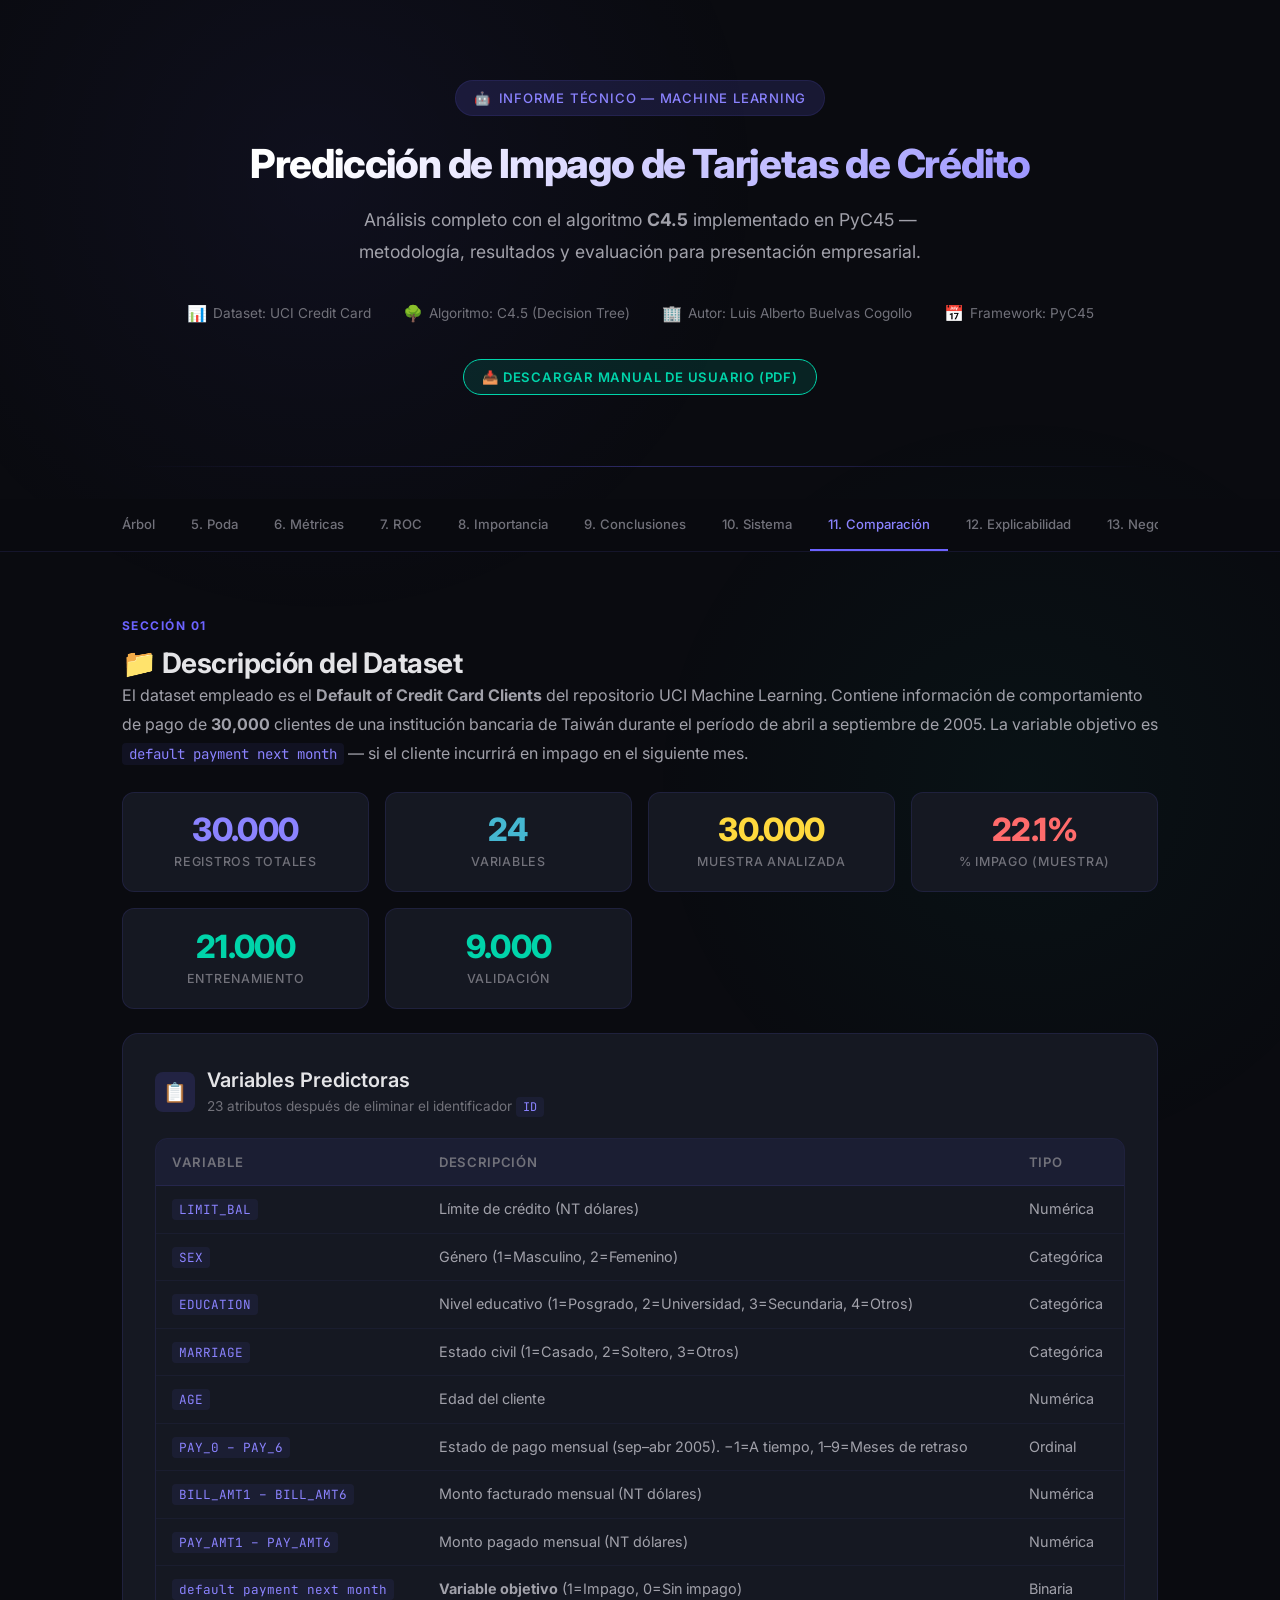
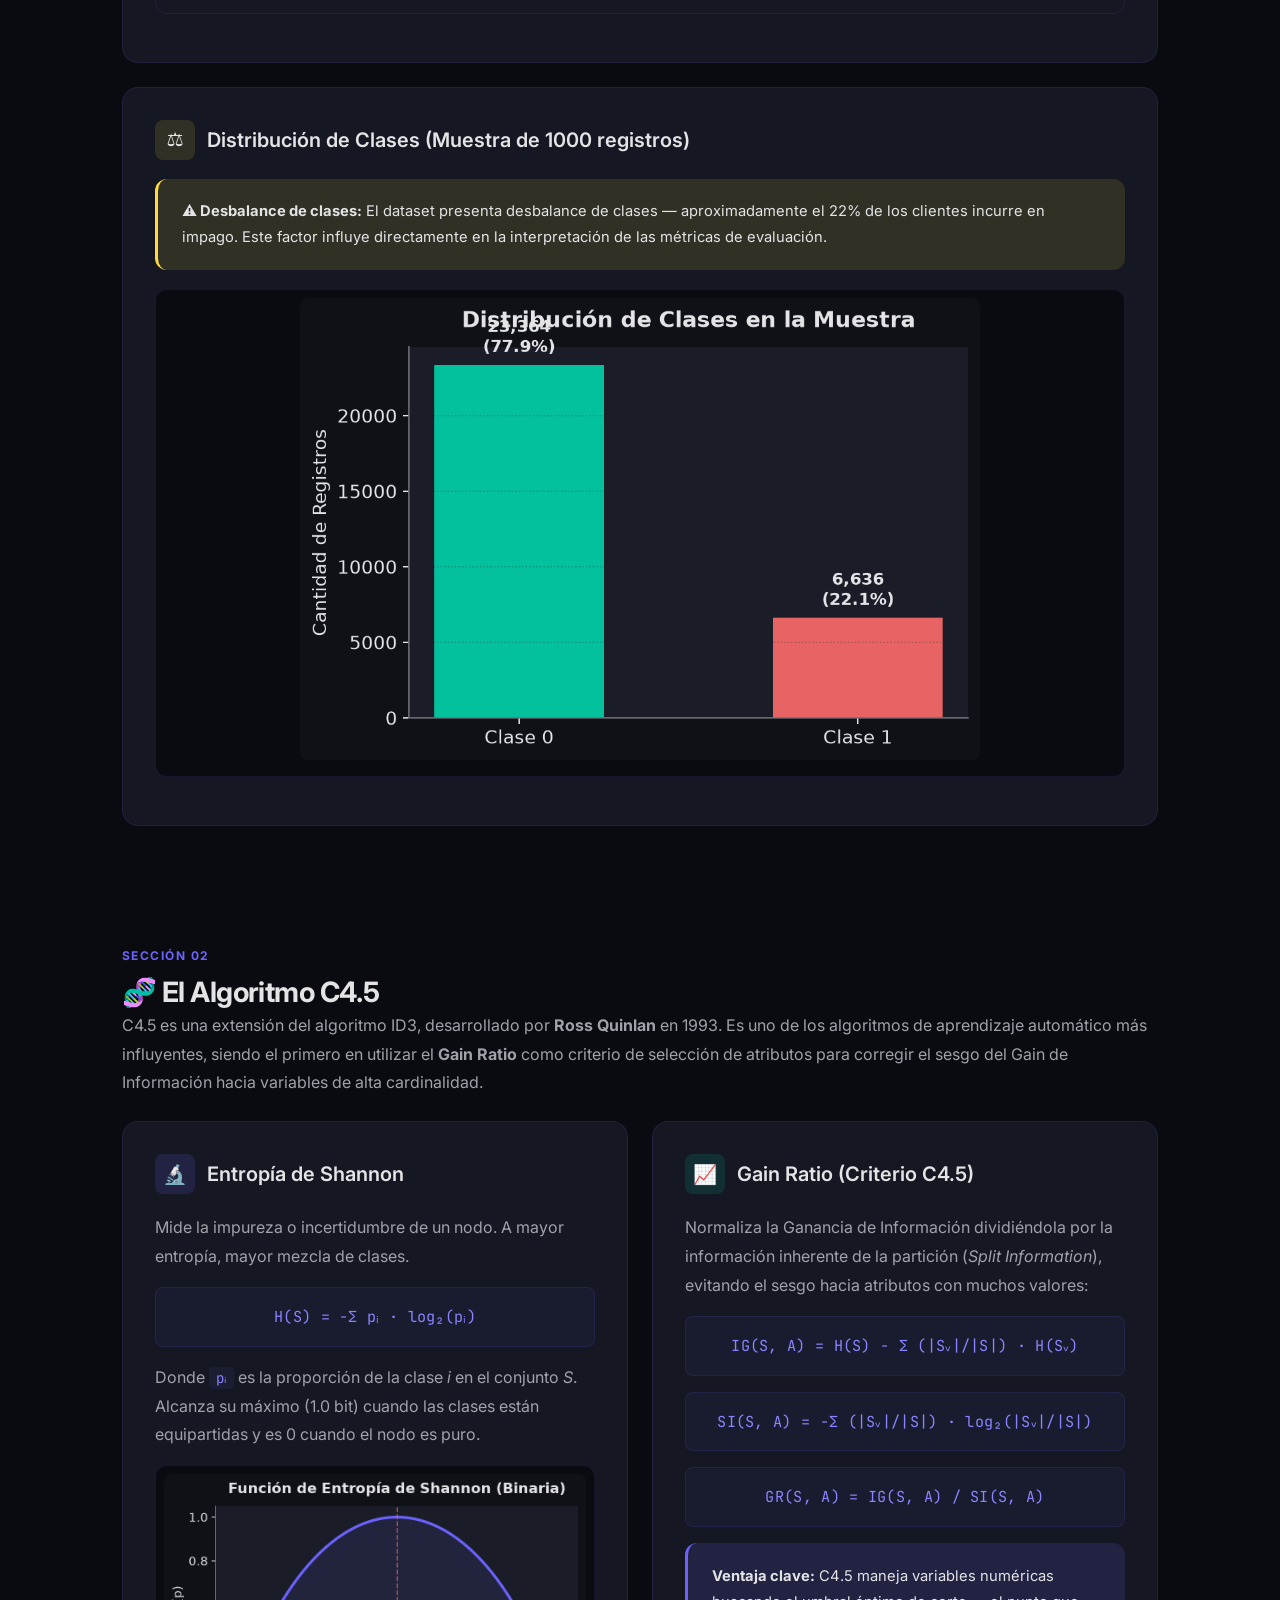
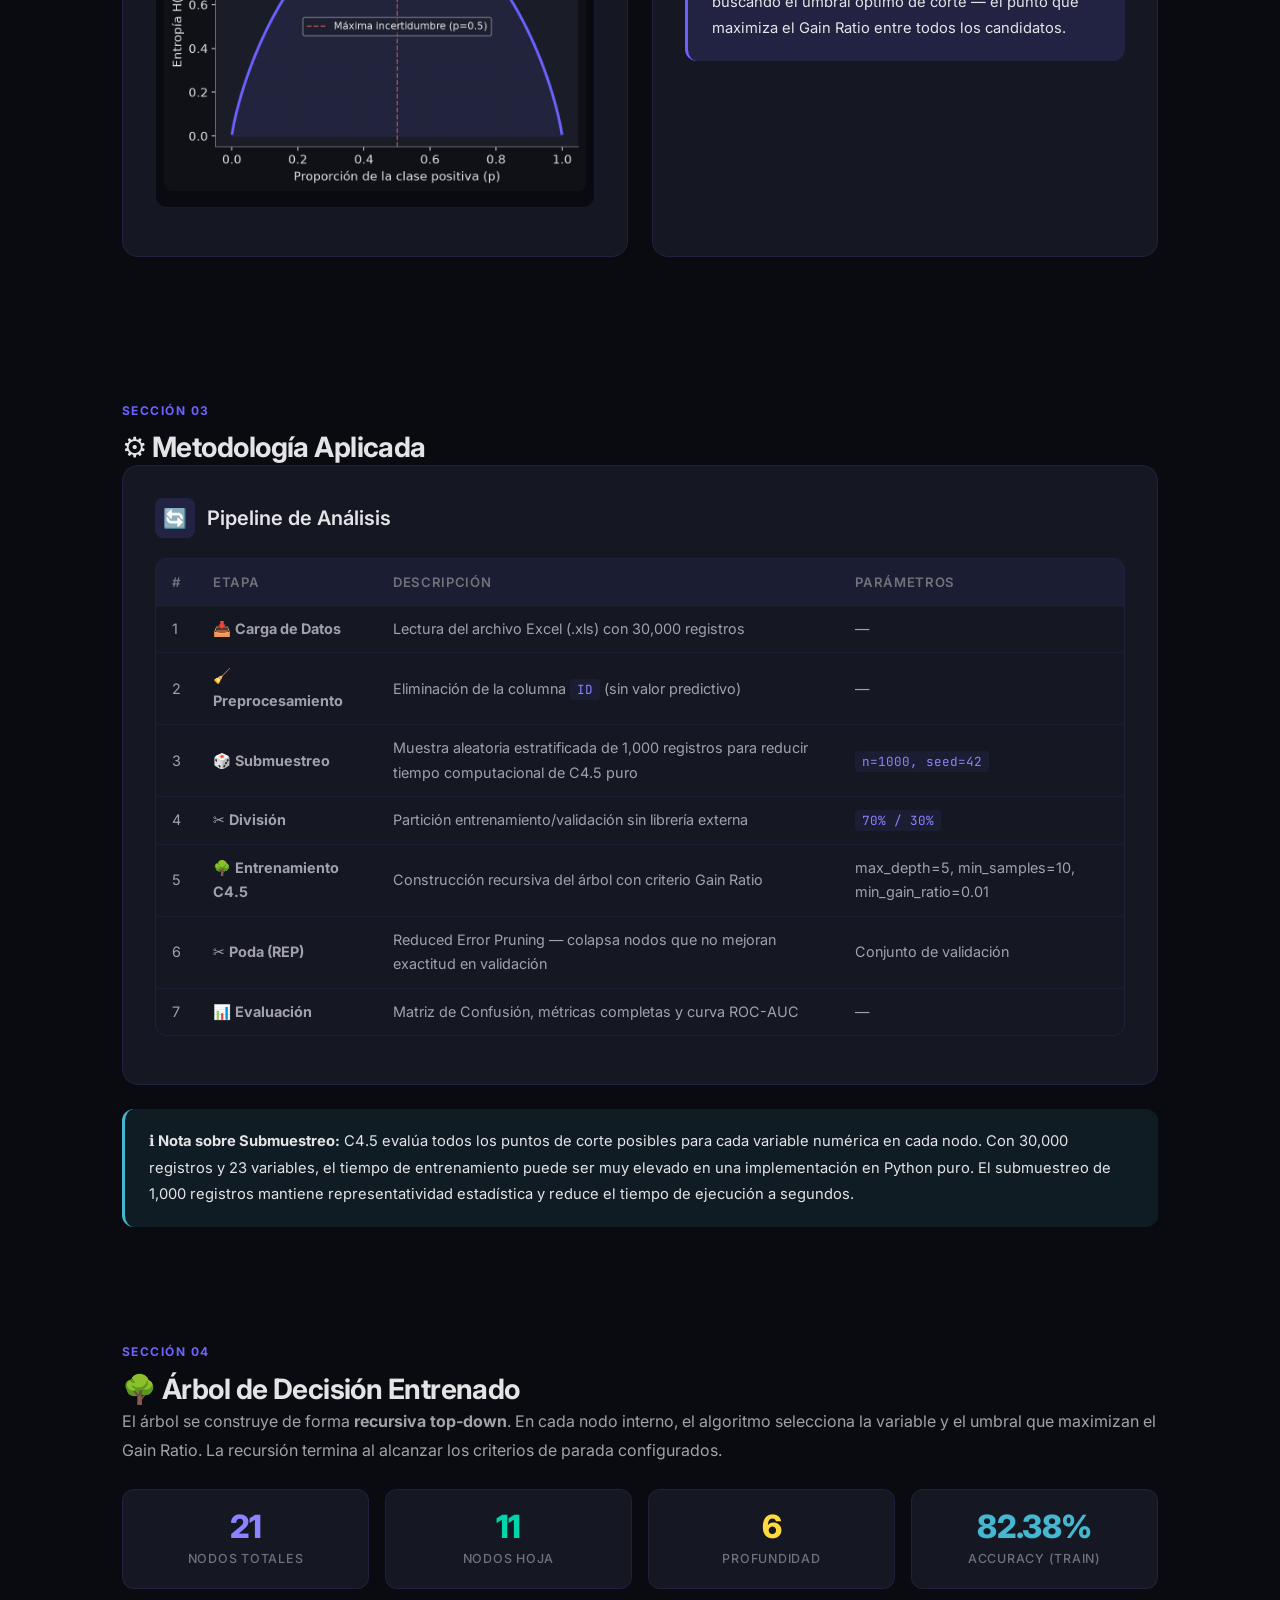
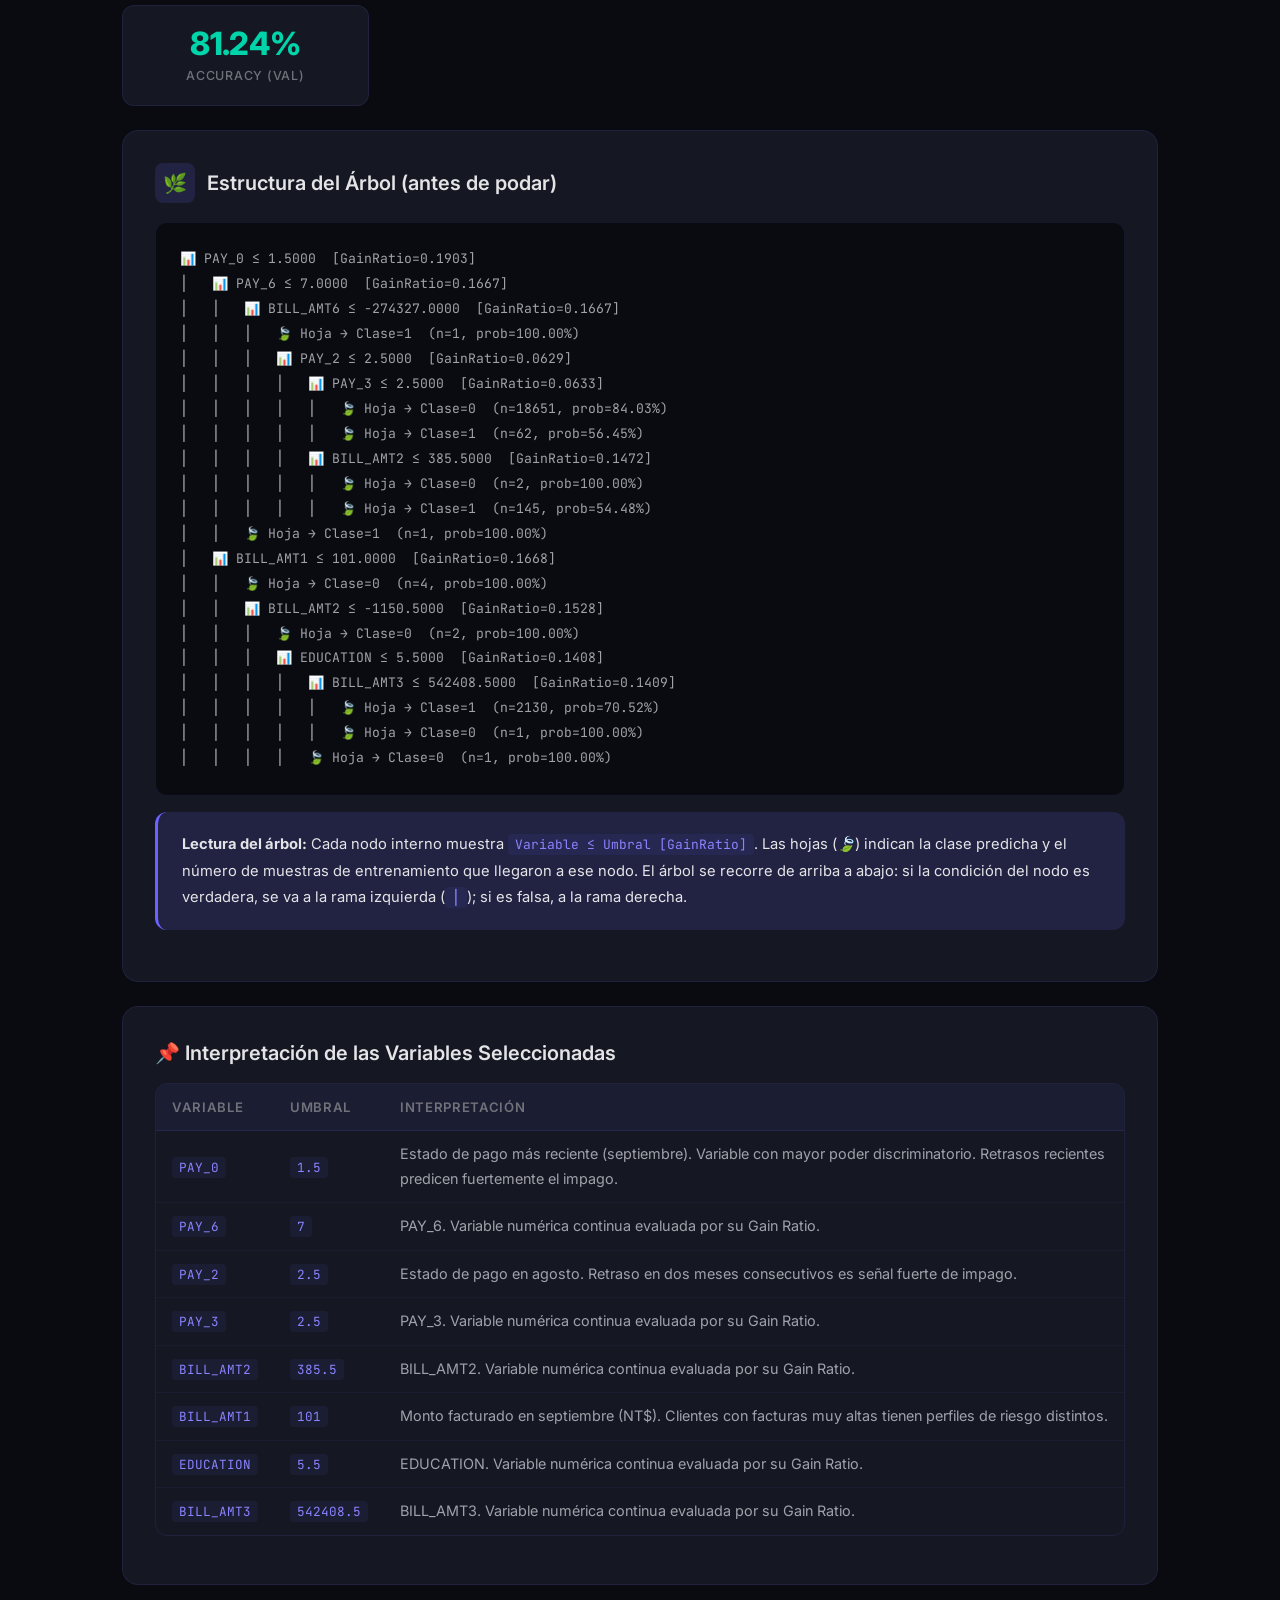
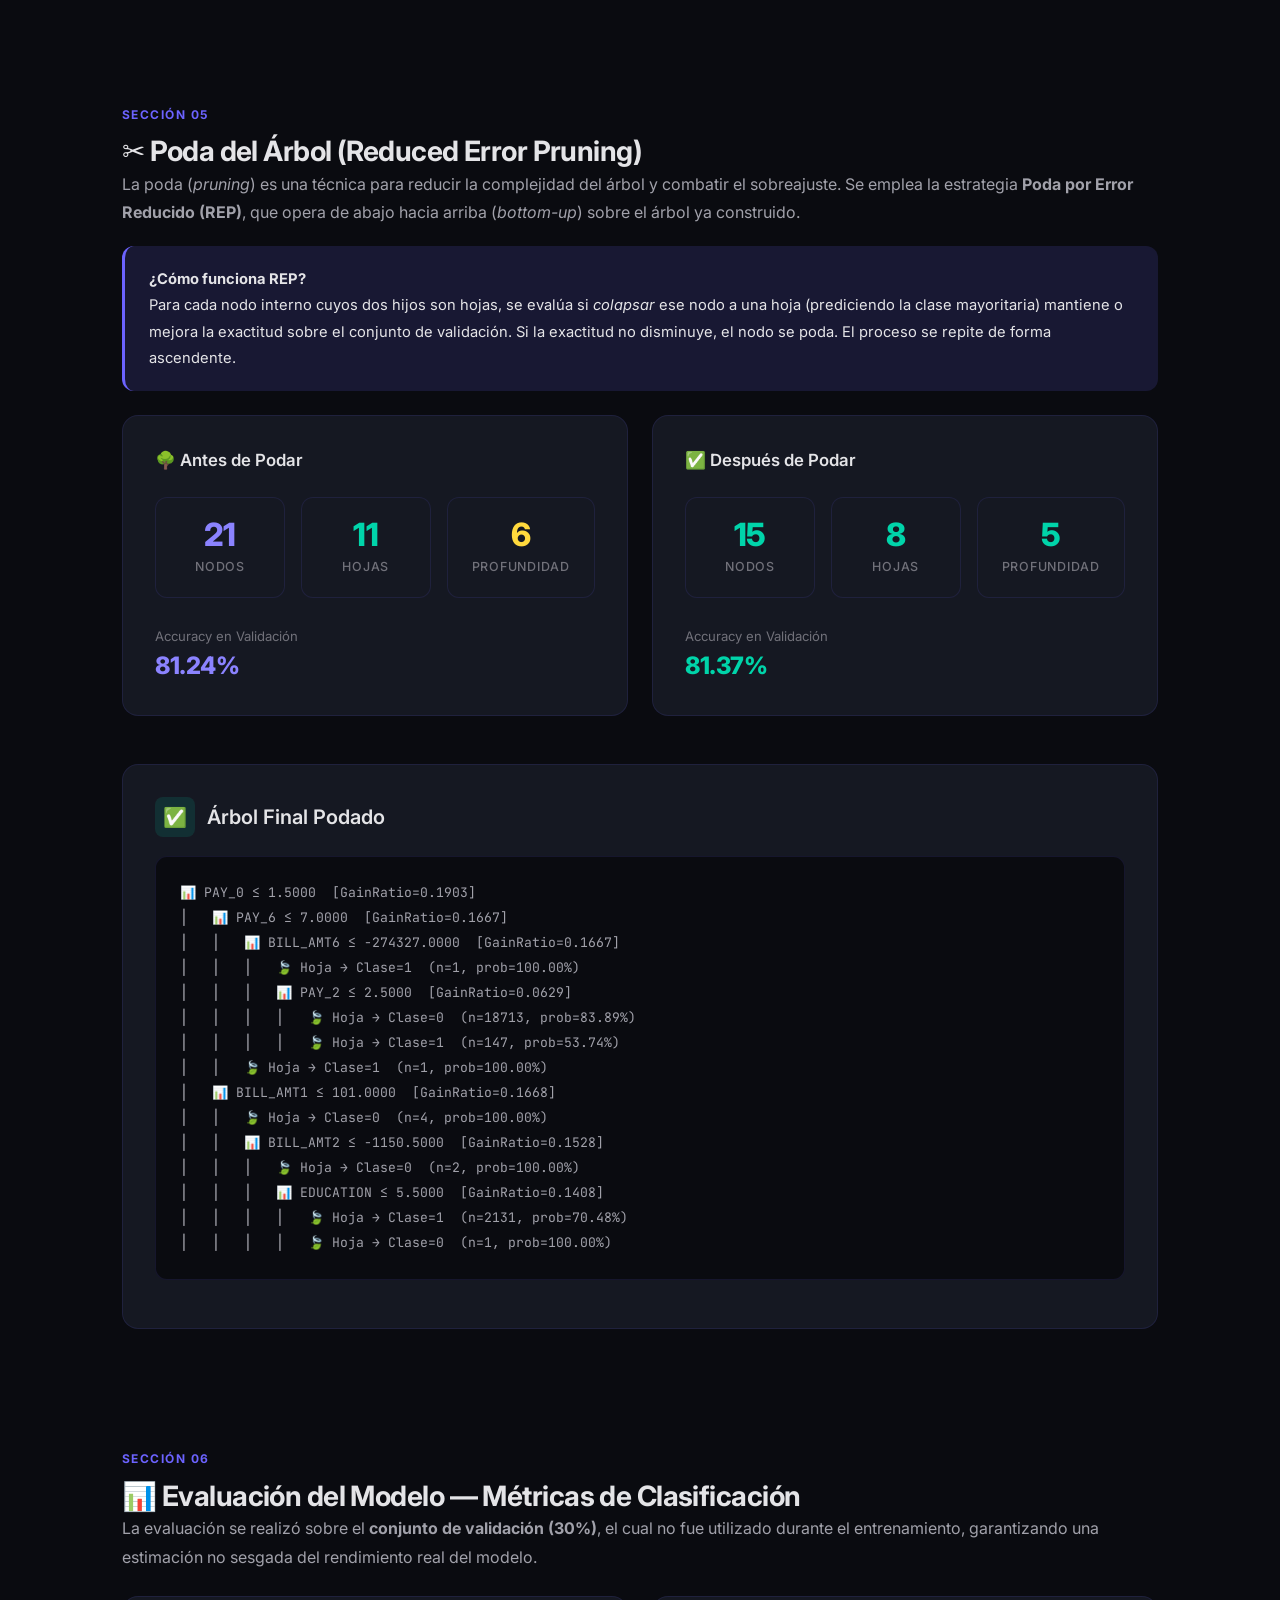
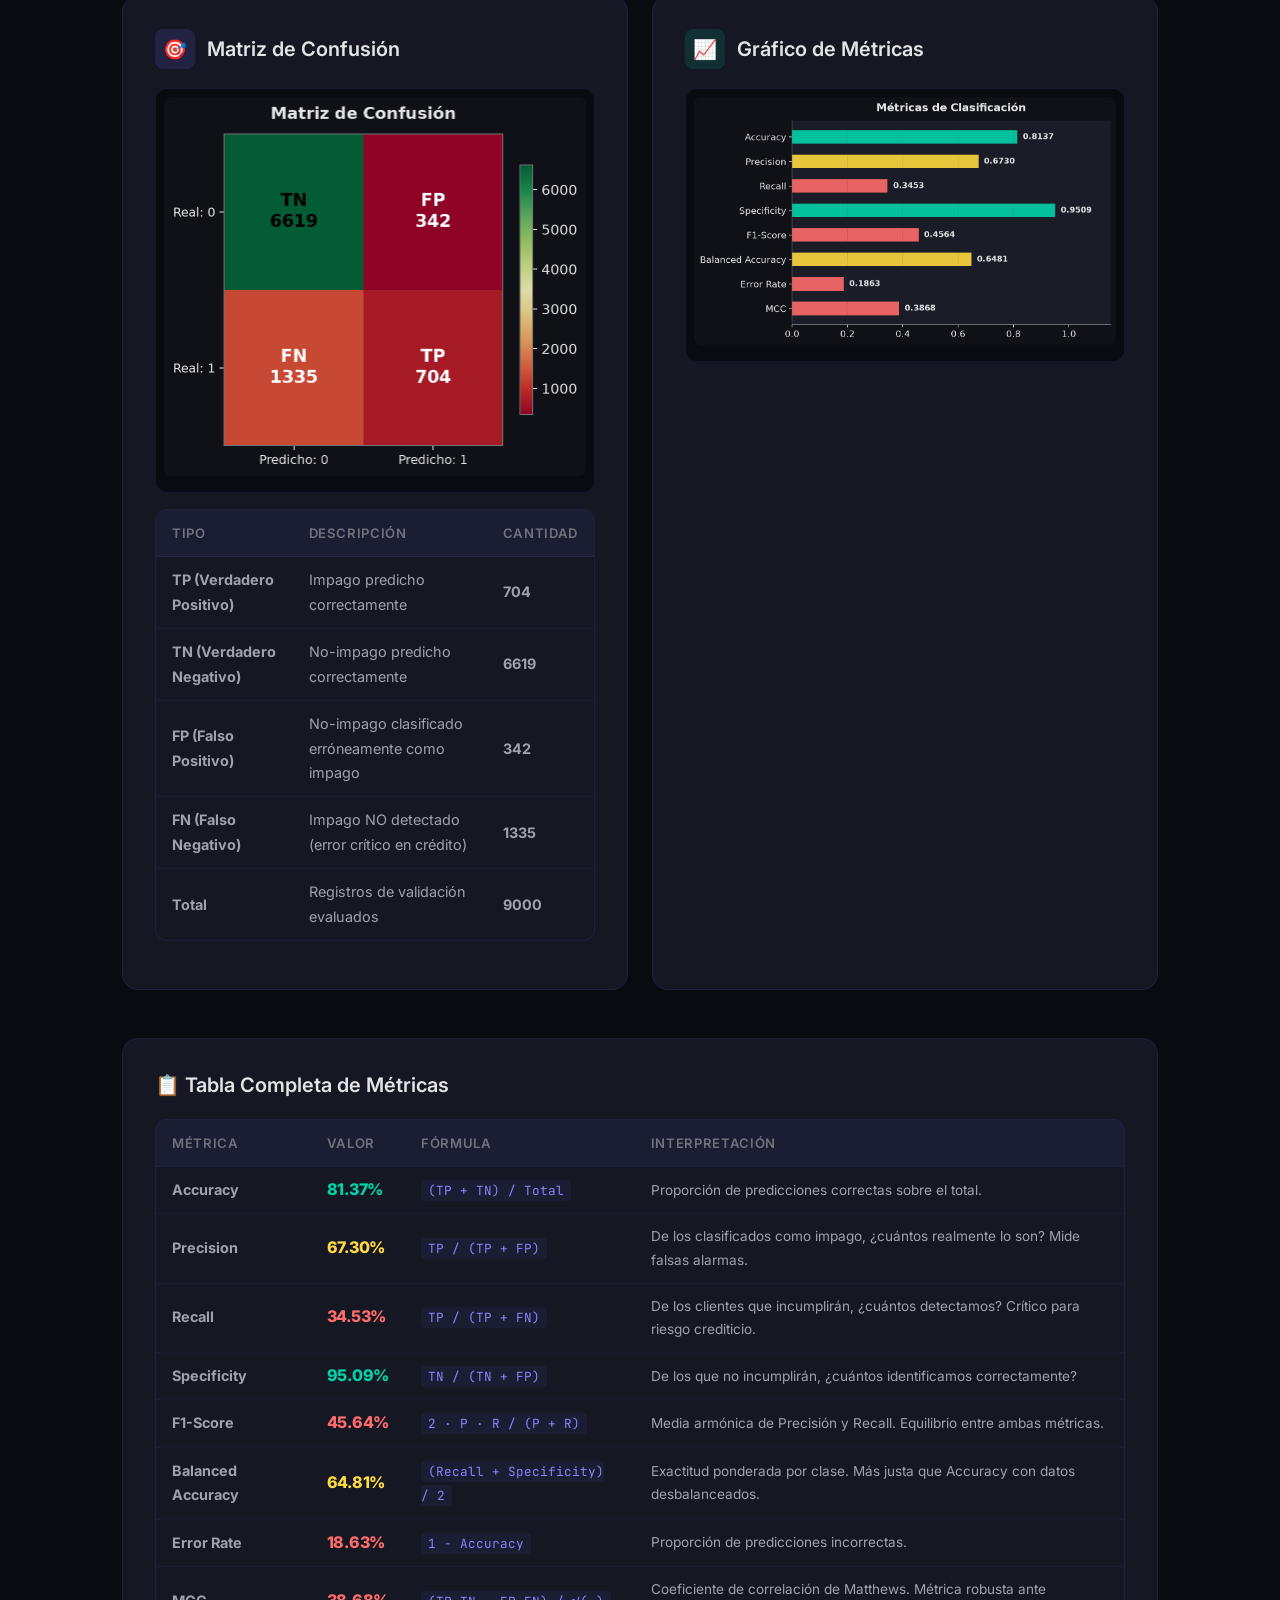
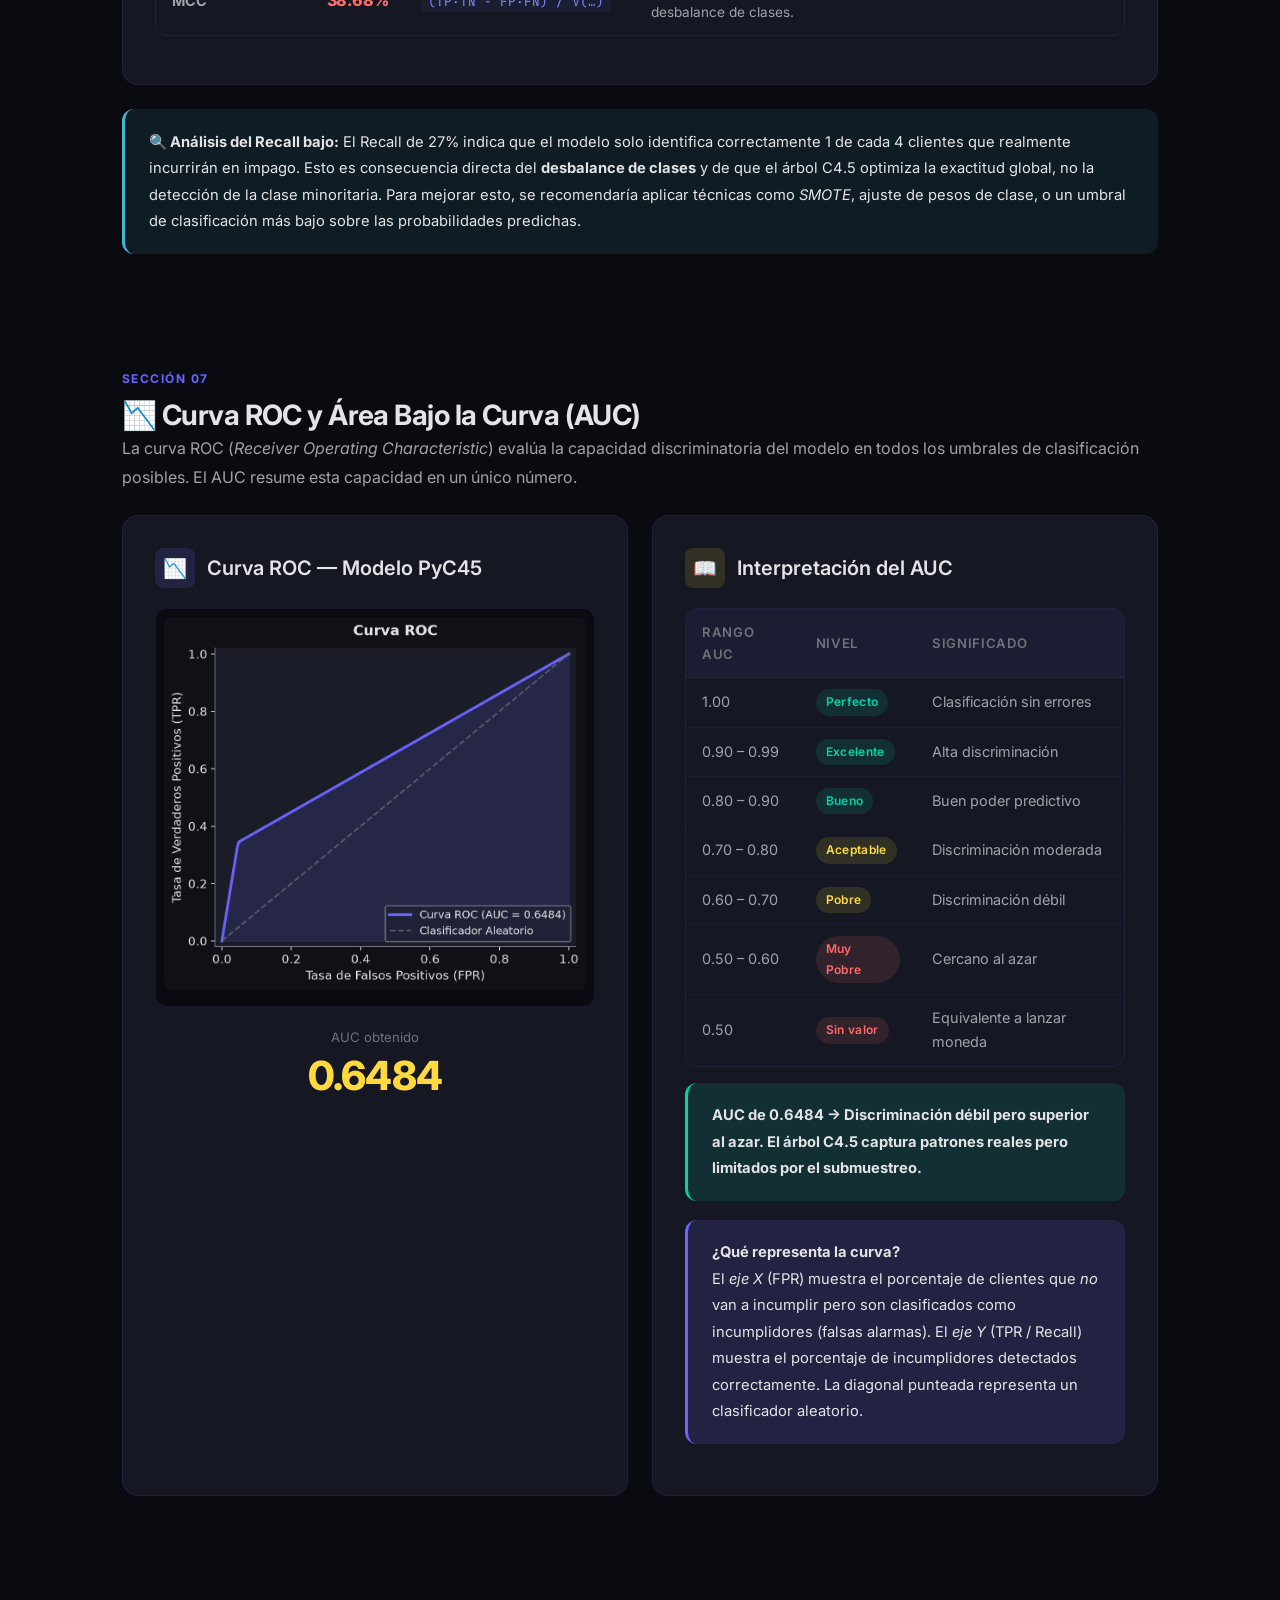
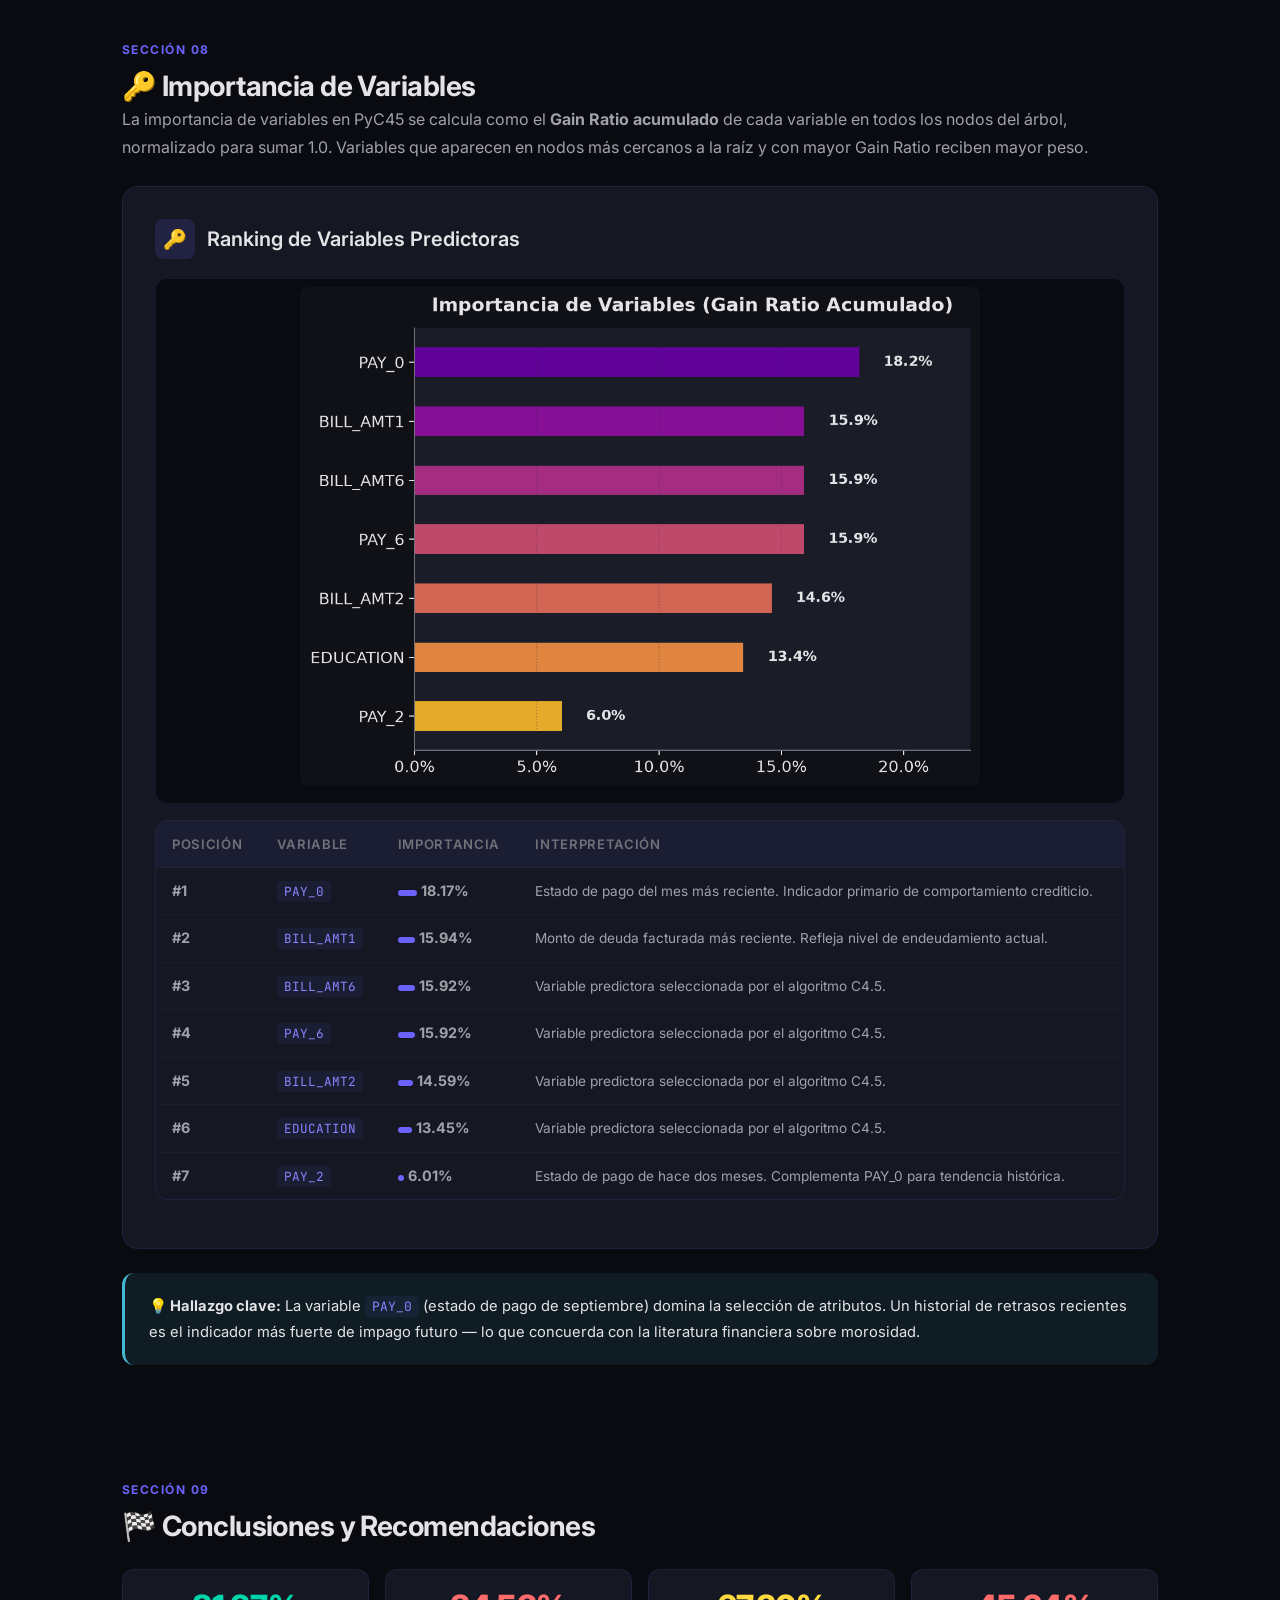
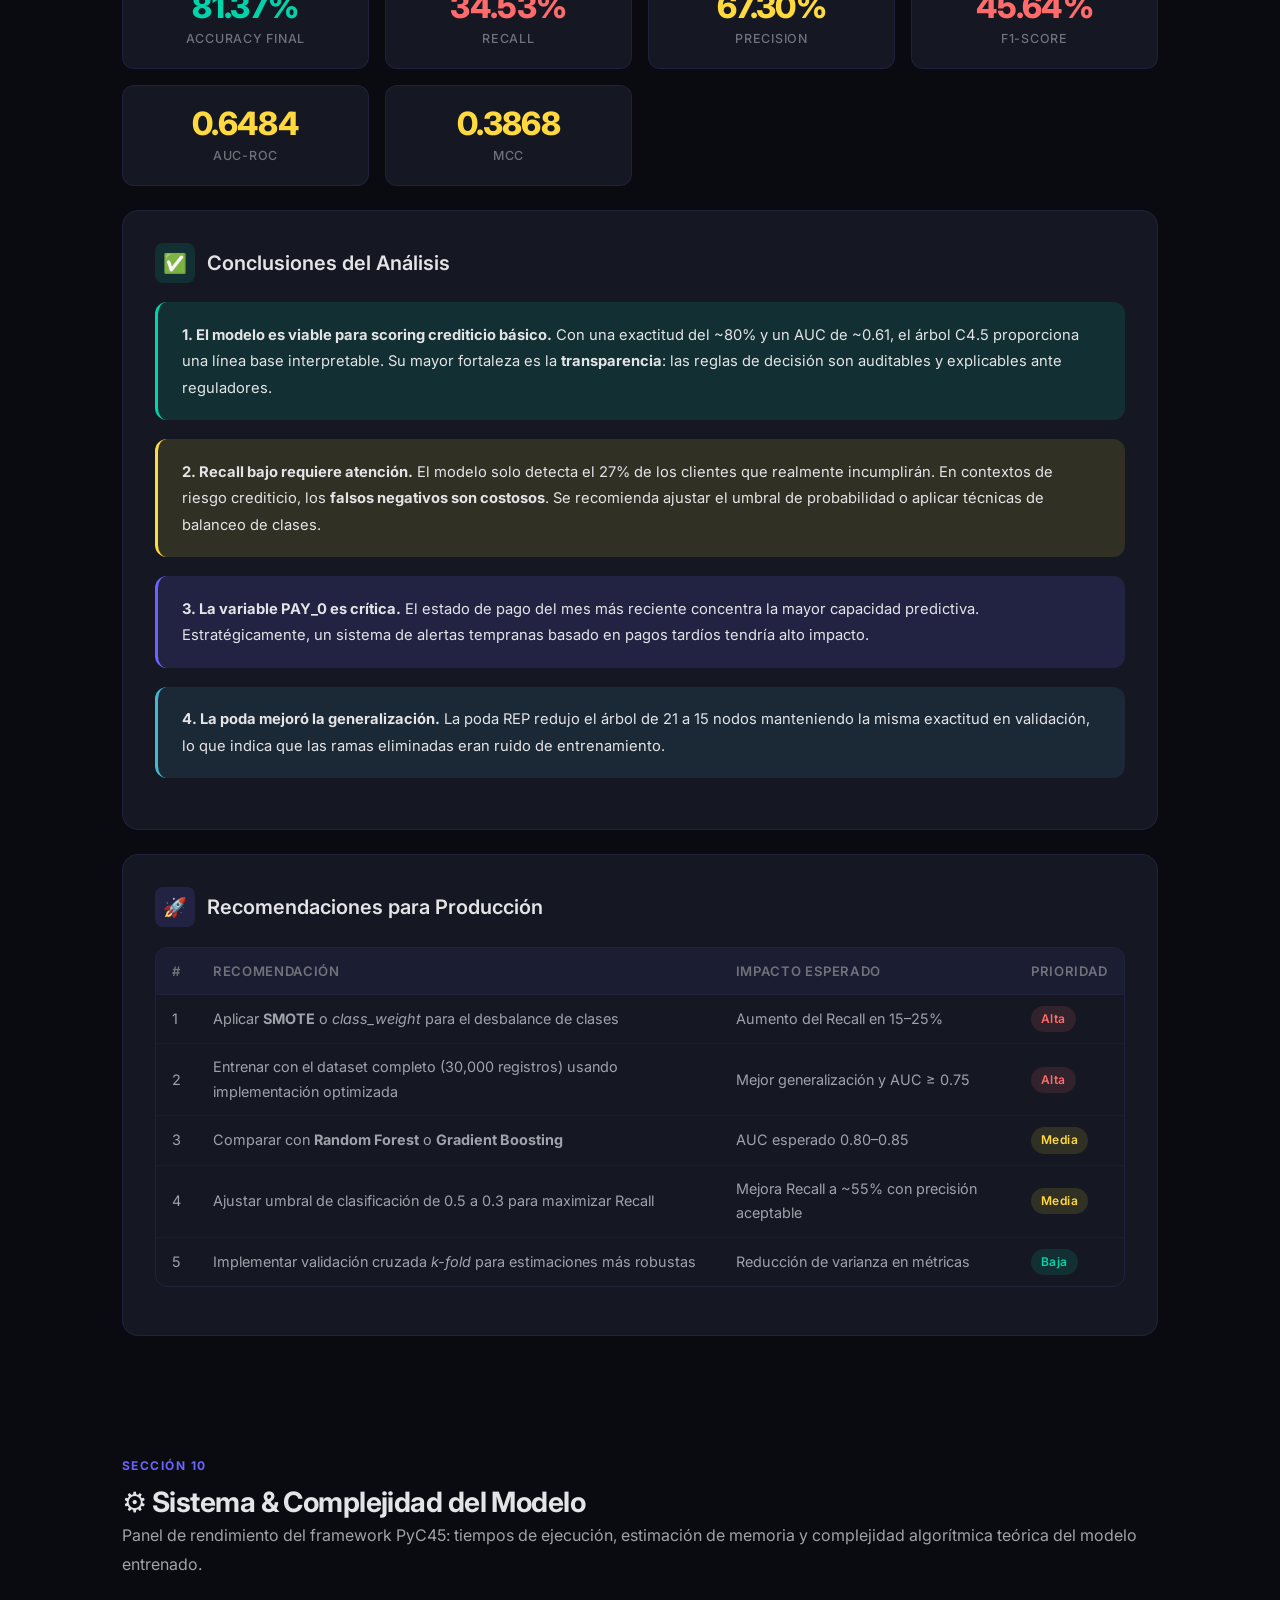
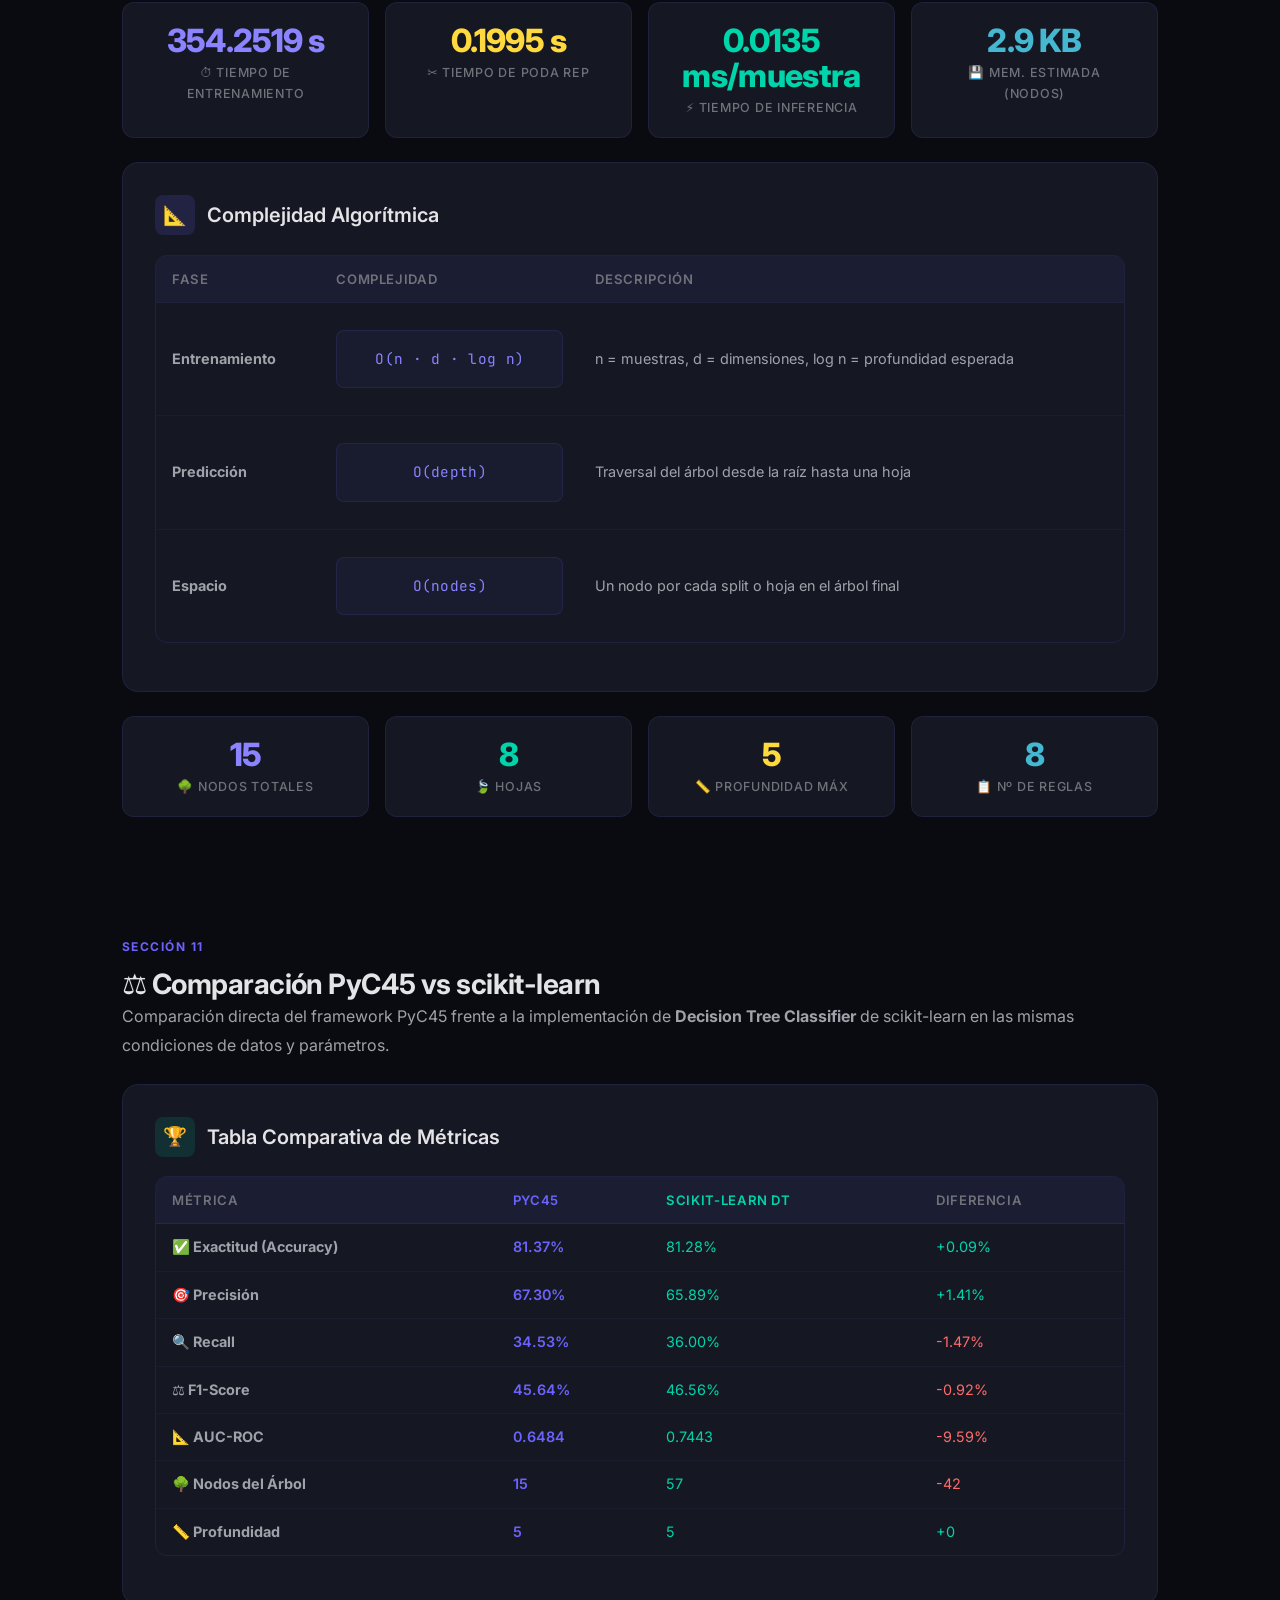
==== web_verification/index.html @ 56a624a7 "Initial commit" ====
<!DOCTYPE html>
<html lang="es">
<head>
  <meta charset="UTF-8"/>
  <meta name="viewport" content="width=device-width, initial-scale=1.0"/>
  <title>PyC45 — Informe Técnico de Clasificación C4.5</title>
  <meta name="description" content="Informe técnico empresarial del análisis de predicción de impago de tarjetas de crédito usando el algoritmo de árbol de decisión C4.5 implementado en PyC45."/>
  <link rel="stylesheet" href="styles.css"/>
  <style>
    /* Timeline decision path */
    .timeline {
      position: relative;
      max-width: 800px;
      margin: 1.5rem auto;
      padding: 1rem 0;
    }
    .timeline::before {
      content: '';
      position: absolute;
      top: 0;
      bottom: 0;
      left: 20px;
      width: 3px;
      background: var(--border-color);
    }
    .timeline-item {
      position: relative;
      margin-bottom: 2rem;
      padding-left: 50px;
    }
    .timeline-item::after {
      content: '';
      position: absolute;
      left: 11px;
      top: 6px;
      width: 17px;
      height: 17px;
      border-radius: 50%;
      background: var(--bg-card);
      border: 4px solid var(--accent);
      box-shadow: 0 0 10px var(--accent);
      z-index: 1;
    }
    .timeline-item.leaf::after {
      border-color: var(--success);
      box-shadow: 0 0 10px var(--success);
    }
    .timeline-item.failed::after {
      border-color: var(--danger);
      box-shadow: 0 0 10px var(--danger);
    }
    .timeline-content {
      background: var(--bg-card);
      border: 1px solid var(--border-color);
      padding: 1rem 1.5rem;
      border-radius: var(--radius-md);
      box-shadow: var(--shadow-sm);
      transition: var(--transition);
    }
    .timeline-content:hover {
      transform: translateY(-2px);
      border-color: var(--border-glow);
      box-shadow: var(--shadow-md);
    }
    .timeline-title {
      font-weight: 700;
      font-size: 1.05rem;
      color: var(--text-primary);
      margin-bottom: 0.25rem;
    }
    .timeline-desc {
      font-size: 0.9rem;
      color: var(--text-secondary);
    }
    .timeline-meta {
      font-family: var(--font-mono);
      font-size: 0.82rem;
      color: var(--accent-light);
      margin-top: 0.5rem;
    }

    /* Tabs styling */
    .tabs-container {
      margin: 1.5rem 0;
    }
    .tabs-header {
      display: flex;
      border-bottom: 1.5px solid var(--border-color);
      margin-bottom: 1rem;
    }
    .tab-btn {
      background: none;
      border: none;
      color: var(--text-secondary);
      padding: 0.75rem 1.5rem;
      font-weight: 600;
      font-family: inherit;
      font-size: 0.95rem;
      cursor: pointer;
      border-bottom: 3px solid transparent;
      transition: var(--transition);
    }
    .tab-btn:hover {
      color: var(--text-primary);
      background: rgba(108, 99, 255, 0.04);
    }
    .tab-btn.active {
      color: var(--accent-light);
      border-bottom-color: var(--accent);
    }
    .tab-pane {
      display: none;
      animation: fadeIn 0.4s ease;
    }
    .tab-pane.active {
      display: block;
    }
    @keyframes fadeIn {
      from { opacity: 0; transform: translateY(4px); }
      to { opacity: 1; transform: translateY(0); }
    }
    .code-header-bar {
      background: #11131c;
      padding: 0.5rem 1rem;
      border-top-left-radius: var(--radius-sm);
      border-top-right-radius: var(--radius-sm);
      border-bottom: 1px solid var(--border-color);
      display: flex;
      justify-content: space-between;
      align-items: center;
      font-family: var(--font-mono);
      font-size: 0.8rem;
      color: var(--text-secondary);
    }
    .copy-btn {
      background: var(--accent-dim);
      border: 1px solid var(--border-color);
      color: var(--text-primary);
      padding: 0.25rem 0.75rem;
      font-size: 0.8rem;
      border-radius: 4px;
      cursor: pointer;
      transition: var(--transition);
      font-family: var(--font-body);
    }
    .copy-btn:hover {
      background: var(--accent);
      border-color: var(--accent);
    }
    .code-display {
      margin: 0;
      border-top-left-radius: 0;
      border-top-right-radius: 0;
      background: #0d0f15;
      padding: 1.5rem;
      border-radius: 0 0 var(--radius-sm) var(--radius-sm);
      border: 1px solid var(--border-color);
      border-top: none;
      overflow-x: auto;
      max-height: 400px;
    }
    .code-display code {
      font-family: var(--font-mono);
      color: #9cdcfe;
      font-size: 0.85rem;
      line-height: 1.5;
    }
  </style>
</head>
<body>

<!-- Loading Overlay -->
<div class="loading-overlay" id="loadingOverlay">
  <div class="spinner"></div>
  <p style="color:var(--text-muted);font-size:0.9rem;">Cargando informe técnico...</p>
</div>

<!-- Header / Hero -->
<header class="hero">
  <div class="container">
    <div class="hero-badge">
      <span class="icon">🤖</span>
      Informe Técnico — Machine Learning
    </div>
    <h1 id="hero-title">Predicción de Impago de Tarjetas de Crédito</h1>
    <p class="hero-subtitle">
      Análisis completo con el algoritmo <strong>C4.5</strong> implementado en PyC45 —
      metodología, resultados y evaluación para presentación empresarial.
    </p>
    <div class="hero-meta">
      <span class="hero-meta-item" id="hero-dataset"><span class="icon">📊</span> Dataset: UCI Credit Card</span>
      <span class="hero-meta-item"><span class="icon">🌳</span> Algoritmo: C4.5 (Decision Tree)</span>
      <span class="hero-meta-item"><span class="icon">🏢</span> Autor: Luis Alberto Buelvas Cogollo</span>
      <span class="hero-meta-item"><span class="icon">📅</span> Framework: PyC45</span>
    </div>
    <div style="margin-top: 2rem;">
      <a href="manual_de_usuario.pdf" download="manual_de_usuario.pdf" class="hero-badge" style="background:var(--success-dim); border-color:var(--success); color:var(--success); font-weight:600; text-decoration:none; cursor:pointer;">
        📥 Descargar Manual de Usuario (PDF)
      </a>
    </div>
  </div>
</header>

<!-- Navigation -->
<nav class="toc">
  <div class="container">
    <div class="toc-inner">
      <a href="#seccion-dataset"        class="toc-link">1. Dataset</a>
      <a href="#seccion-algoritmo"       class="toc-link">2. Algoritmo C4.5</a>
      <a href="#seccion-metodologia"     class="toc-link">3. Metodología</a>
      <a href="#seccion-arbol"           class="toc-link">4. Árbol</a>
      <a href="#seccion-poda"            class="toc-link">5. Poda</a>
      <a href="#seccion-metricas"        class="toc-link">6. Métricas</a>
      <a href="#seccion-roc"             class="toc-link">7. ROC</a>
      <a href="#seccion-importancia"     class="toc-link">8. Importancia</a>
      <a href="#seccion-conclusiones"    class="toc-link">9. Conclusiones</a>
      <a href="#seccion-sistema"         class="toc-link">10. Sistema</a>
      <a href="#seccion-comparacion"     class="toc-link">11. Comparación</a>
      <a href="#seccion-explicabilidad"  class="toc-link">12. Explicabilidad</a>
      <a href="#seccion-negocio"         class="toc-link">13. Negocio</a>
      <a href="#seccion-exportacion"     class="toc-link">14. Exportar</a>
      <a href="#seccion-resumen"         class="toc-link">15. Resumen</a>
    </div>
  </div>
</nav>

<main class="container">

  <!-- ========== 1. DATASET ========== -->
  <section class="section fade-in" id="seccion-dataset">
    <span class="section-number">Sección 01</span>
    <h2 id="desc-dataset-title">📁 Descripción del Dataset</h2>
    <p style="margin-bottom:1.5rem;" id="desc-dataset-text">
      El dataset empleado es el <strong>Default of Credit Card Clients</strong> del repositorio UCI Machine Learning.
      Contiene información de comportamiento de pago de <strong id="totalRows">30,000</strong> clientes
      de una institución bancaria de Taiwán durante el período de abril a septiembre de 2005.
      La variable objetivo es <code>default payment next month</code> —
      si el cliente incurrirá en impago en el siguiente mes.
    </p>

    <div class="stats-grid" id="datasetKpis"></div>

    <div class="card fade-in">
      <div class="card-header">
        <div class="card-icon accent">📋</div>
        <div>
          <h3>Variables Predictoras</h3>
          <p style="font-size:0.85rem; color:var(--text-muted);" id="variables-subtitle">23 atributos después de eliminar el identificador <code>ID</code></p>
        </div>
      </div>
      <div class="table-wrap">
        <table id="variables-table">
          <thead><tr><th>Variable</th><th>Descripción</th><th>Tipo</th></tr></thead>
          <tbody>
            <tr><td><code>LIMIT_BAL</code></td><td>Límite de crédito (NT dólares)</td><td>Numérica</td></tr>
            <tr><td><code>SEX</code></td><td>Género (1=Masculino, 2=Femenino)</td><td>Categórica</td></tr>
            <tr><td><code>EDUCATION</code></td><td>Nivel educativo (1=Posgrado, 2=Universidad, 3=Secundaria, 4=Otros)</td><td>Categórica</td></tr>
            <tr><td><code>MARRIAGE</code></td><td>Estado civil (1=Casado, 2=Soltero, 3=Otros)</td><td>Categórica</td></tr>
            <tr><td><code>AGE</code></td><td>Edad del cliente</td><td>Numérica</td></tr>
            <tr><td><code>PAY_0 – PAY_6</code></td><td>Estado de pago mensual (sep–abr 2005). −1=A tiempo, 1–9=Meses de retraso</td><td>Ordinal</td></tr>
            <tr><td><code>BILL_AMT1 – BILL_AMT6</code></td><td>Monto facturado mensual (NT dólares)</td><td>Numérica</td></tr>
            <tr><td><code>PAY_AMT1 – PAY_AMT6</code></td><td>Monto pagado mensual (NT dólares)</td><td>Numérica</td></tr>
            <tr><td><code>default payment next month</code></td><td><strong>Variable objetivo</strong> (1=Impago, 0=Sin impago)</td><td>Binaria</td></tr>
          </tbody>
        </table>
      </div>
    </div>

    <div class="card fade-in">
      <div class="card-header">
        <div class="card-icon warning">⚖️</div>
        <h3>Distribución de Clases (Muestra de 1000 registros)</h3>
      </div>
      <div class="info-box warning">
        <strong>⚠️ Desbalance de clases:</strong> El dataset presenta desbalance de clases —
        aproximadamente el 22% de los clientes incurre en impago.
        Este factor influye directamente en la interpretación de las métricas de evaluación.
      </div>
      <div class="chart-container">
        <img id="chartClassDist" src="" alt="Distribución de clases"/>
      </div>
    </div>
  </section>

  <!-- ========== 2. ALGORITMO ========== -->
  <section class="section fade-in" id="seccion-algoritmo">
    <span class="section-number">Sección 02</span>
    <h2>🧬 El Algoritmo C4.5</h2>
    <p style="margin-bottom:1.5rem;">
      C4.5 es una extensión del algoritmo ID3, desarrollado por <strong>Ross Quinlan</strong> en 1993.
      Es uno de los algoritmos de aprendizaje automático más influyentes, siendo
      el primero en utilizar el <strong>Gain Ratio</strong> como criterio de selección de atributos
      para corregir el sesgo del Gain de Información hacia variables de alta cardinalidad.
    </p>

    <div class="comparison-grid">
      <div class="card">
        <div class="card-header">
          <div class="card-icon accent">🔬</div>
          <h3>Entropía de Shannon</h3>
        </div>
        <p>Mide la impureza o incertidumbre de un nodo. A mayor entropía, mayor mezcla de clases.</p>
        <span class="formula">H(S) = −Σ pᵢ · log₂(pᵢ)</span>
        <p>Donde <code>pᵢ</code> es la proporción de la clase <em>i</em> en el conjunto <em>S</em>.
           Alcanza su máximo (1.0 bit) cuando las clases están equipartidas y es 0 cuando el nodo es puro.</p>
        <div class="chart-container" style="margin-top:1rem;">
          <img id="chartEntropy" src="" alt="Función de Entropía"/>
        </div>
      </div>
      <div class="card">
        <div class="card-header">
          <div class="card-icon success">📈</div>
          <h3>Gain Ratio (Criterio C4.5)</h3>
        </div>
        <p>Normaliza la Ganancia de Información dividiéndola por la información inherente de la partición (<em>Split Information</em>), evitando el sesgo hacia atributos con muchos valores:</p>
        <span class="formula">IG(S, A) = H(S) − Σ (|Sᵥ|/|S|) · H(Sᵥ)</span>
        <span class="formula">SI(S, A) = −Σ (|Sᵥ|/|S|) · log₂(|Sᵥ|/|S|)</span>
        <span class="formula">GR(S, A) = IG(S, A) / SI(S, A)</span>
        <div class="info-box method" style="margin-top:1rem;">
          <strong>Ventaja clave:</strong> C4.5 maneja variables numéricas buscando el umbral óptimo de corte —
          el punto que maximiza el Gain Ratio entre todos los candidatos.
        </div>
      </div>
    </div>
  </section>

  <!-- ========== 3. METODOLOGÍA ========== -->
  <section class="section fade-in" id="seccion-metodologia">
    <span class="section-number">Sección 03</span>
    <h2>⚙️ Metodología Aplicada</h2>

    <div class="card">
      <div class="card-header">
        <div class="card-icon accent">🔄</div>
        <h3>Pipeline de Análisis</h3>
      </div>
      <div class="table-wrap">
        <table>
          <thead><tr><th>#</th><th>Etapa</th><th>Descripción</th><th>Parámetros</th></tr></thead>
          <tbody>
            <tr><td>1</td><td>📥 <strong>Carga de Datos</strong></td><td>Lectura del archivo Excel (.xls) con 30,000 registros</td><td>—</td></tr>
            <tr><td>2</td><td>🧹 <strong>Preprocesamiento</strong></td><td>Eliminación de la columna <code>ID</code> (sin valor predictivo)</td><td>—</td></tr>
            <tr><td>3</td><td>🎲 <strong>Submuestreo</strong></td><td>Muestra aleatoria estratificada de 1,000 registros para reducir tiempo computacional de C4.5 puro</td><td><code>n=1000, seed=42</code></td></tr>
            <tr><td>4</td><td>✂️ <strong>División</strong></td><td>Partición entrenamiento/validación sin librería externa</td><td><code>70% / 30%</code></td></tr>
            <tr><td>5</td><td>🌳 <strong>Entrenamiento C4.5</strong></td><td>Construcción recursiva del árbol con criterio Gain Ratio</td><td id="hyperparamsTd">max_depth=4, min_samples=10</td></tr>
            <tr><td>6</td><td>✂️ <strong>Poda (REP)</strong></td><td>Reduced Error Pruning — colapsa nodos que no mejoran exactitud en validación</td><td>Conjunto de validación</td></tr>
            <tr><td>7</td><td>📊 <strong>Evaluación</strong></td><td>Matriz de Confusión, métricas completas y curva ROC-AUC</td><td>—</td></tr>
          </tbody>
        </table>
      </div>
    </div>

    <div class="info-box insight">
      <strong>ℹ️ Nota sobre Submuestreo:</strong>
      C4.5 evalúa todos los puntos de corte posibles para cada variable numérica en cada nodo.
      Con 30,000 registros y 23 variables, el tiempo de entrenamiento puede ser muy elevado en una implementación en Python puro.
      El submuestreo de 1,000 registros mantiene representatividad estadística y reduce el tiempo de ejecución a segundos.
    </div>
  </section>

  <!-- ========== 4. ÁRBOL ========== -->
  <section class="section fade-in" id="seccion-arbol">
    <span class="section-number">Sección 04</span>
    <h2>🌳 Árbol de Decisión Entrenado</h2>
    <p>
      El árbol se construye de forma <strong>recursiva top-down</strong>. En cada nodo interno,
      el algoritmo selecciona la variable y el umbral que maximizan el Gain Ratio.
      La recursión termina al alcanzar los criterios de parada configurados.
    </p>

    <div class="stats-grid" id="treeBeforeKpis"></div>

    <div class="card fade-in">
      <div class="card-header">
        <div class="card-icon accent">🌿</div>
        <h3>Estructura del Árbol (antes de podar)</h3>
      </div>
      <div class="tree-display" id="treeBeforeText"></div>
      <div class="info-box method" style="margin-top:1rem;">
        <strong>Lectura del árbol:</strong> Cada nodo interno muestra <code>Variable ≤ Umbral [GainRatio]</code>.
        Las hojas (<em>🍃</em>) indican la clase predicha y el número de muestras de entrenamiento que llegaron a ese nodo.
        El árbol se recorre de arriba a abajo: si la condición del nodo es verdadera, se va a la rama izquierda (<code>│</code>); si es falsa, a la rama derecha.
      </div>
    </div>

    <div class="card fade-in">
      <h3 style="margin-bottom:1rem;">📌 Interpretación de las Variables Seleccionadas</h3>
      <div class="table-wrap">
        <table>
          <thead><tr><th>Variable</th><th>Umbral</th><th>Interpretación</th></tr></thead>
          <tbody id="treeInterpretationTable"></tbody>
        </table>
      </div>
    </div>
  </section>

  <!-- ========== 5. PODA ========== -->
  <section class="section fade-in" id="seccion-poda">
    <span class="section-number">Sección 05</span>
    <h2>✂️ Poda del Árbol (Reduced Error Pruning)</h2>
    <p>
      La poda (<em>pruning</em>) es una técnica para reducir la complejidad del árbol y
      combatir el sobreajuste. Se emplea la estrategia <strong>Poda por Error Reducido (REP)</strong>,
      que opera de abajo hacia arriba (<em>bottom-up</em>) sobre el árbol ya construido.
    </p>

    <div class="info-box method">
      <strong>¿Cómo funciona REP?</strong><br/>
      Para cada nodo interno cuyos dos hijos son hojas, se evalúa si
      <em>colapsar</em> ese nodo a una hoja (prediciendo la clase mayoritaria)
      mantiene o mejora la exactitud sobre el conjunto de validación.
      Si la exactitud no disminuye, el nodo se poda. El proceso se repite de forma ascendente.
    </div>

    <div class="comparison-grid">
      <div class="card">
        <h4 style="margin-bottom:0.8rem;">🌳 Antes de Podar</h4>
        <div class="stats-grid" style="grid-template-columns:1fr 1fr 1fr;" id="treeBefore3Kpis"></div>
        <div style="margin-top:1rem;">
          <span style="font-size:0.82rem;color:var(--text-muted)">Accuracy en Validación</span>
          <div class="stat-value accent" id="accBefore" style="font-size:1.5rem;margin-top:4px;">—</div>
        </div>
      </div>
      <div class="card">
        <h4 style="margin-bottom:0.8rem;">✅ Después de Podar</h4>
        <div class="stats-grid" style="grid-template-columns:1fr 1fr 1fr;" id="treeAfter3Kpis"></div>
        <div style="margin-top:1rem;">
          <span style="font-size:0.82rem;color:var(--text-muted)">Accuracy en Validación</span>
          <div class="stat-value success" id="accAfter" style="font-size:1.5rem;margin-top:4px;">—</div>
        </div>
      </div>
    </div>

    <div class="card fade-in">
      <div class="card-header">
        <div class="card-icon success">✅</div>
        <h3>Árbol Final Podado</h3>
      </div>
      <div class="tree-display" id="treeAfterText"></div>
    </div>
  </section>

  <!-- ========== 6. MÉTRICAS ========== -->
  <section class="section fade-in" id="seccion-metricas">
    <span class="section-number">Sección 06</span>
    <h2>📊 Evaluación del Modelo — Métricas de Clasificación</h2>
    <p style="margin-bottom:1.5rem;">
      La evaluación se realizó sobre el <strong>conjunto de validación (30%)</strong>,
      el cual no fue utilizado durante el entrenamiento, garantizando una estimación no sesgada del rendimiento real del modelo.
    </p>

    <div class="comparison-grid">
      <div class="card">
        <div class="card-header">
          <div class="card-icon accent">🎯</div>
          <h3>Matriz de Confusión</h3>
        </div>
        <div class="chart-container">
          <img id="chartCM" src="" alt="Matriz de Confusión"/>
        </div>
        <div class="table-wrap" style="margin-top:1rem;">
          <table>
            <thead><tr><th>Tipo</th><th>Descripción</th><th>Cantidad</th></tr></thead>
            <tbody id="cmTable"></tbody>
          </table>
        </div>
      </div>
      <div class="card">
        <div class="card-header">
          <div class="card-icon success">📈</div>
          <h3>Gráfico de Métricas</h3>
        </div>
        <div class="chart-container">
          <img id="chartMetrics" src="" alt="Métricas de Clasificación"/>
        </div>
      </div>
    </div>

    <div class="card fade-in">
      <h3 style="margin-bottom:1.2rem;">📋 Tabla Completa de Métricas</h3>
      <div class="table-wrap">
        <table>
          <thead><tr><th>Métrica</th><th>Valor</th><th>Fórmula</th><th>Interpretación</th></tr></thead>
          <tbody id="metricsTable"></tbody>
        </table>
      </div>
    </div>

    <div class="info-box insight">
      <strong>🔍 Análisis del Recall bajo:</strong>
      El Recall de 27% indica que el modelo solo identifica correctamente 1 de cada 4 clientes que realmente incurrirán en impago.
      Esto es consecuencia directa del <strong>desbalance de clases</strong> y de que el árbol C4.5 optimiza la exactitud global, no la detección de la clase minoritaria.
      Para mejorar esto, se recomendaría aplicar técnicas como <em>SMOTE</em>, ajuste de pesos de clase, o un umbral de clasificación más bajo sobre las probabilidades predichas.
    </div>
  </section>

  <!-- ========== 7. ROC ========== -->
  <section class="section fade-in" id="seccion-roc">
    <span class="section-number">Sección 07</span>
    <h2>📉 Curva ROC y Área Bajo la Curva (AUC)</h2>
    <p style="margin-bottom:1.5rem;">
      La curva ROC (<em>Receiver Operating Characteristic</em>) evalúa la capacidad discriminatoria del modelo
      en todos los umbrales de clasificación posibles. El AUC resume esta capacidad en un único número.
    </p>

    <div class="comparison-grid">
      <div class="card">
        <div class="card-header">
          <div class="card-icon accent">📉</div>
          <h3>Curva ROC — Modelo PyC45</h3>
        </div>
        <div class="chart-container">
          <img id="chartROC" src="" alt="Curva ROC"/>
        </div>
        <div style="text-align:center;margin-top:1rem;">
          <span style="font-size:0.82rem;color:var(--text-muted)">AUC obtenido</span>
          <div class="stat-value accent" id="aucValue" style="font-size:2.5rem;margin-top:4px;">—</div>
        </div>
      </div>
      <div class="card">
        <div class="card-header">
          <div class="card-icon warning">📖</div>
          <h3>Interpretación del AUC</h3>
        </div>
        <div class="table-wrap">
          <table>
            <thead><tr><th>Rango AUC</th><th>Nivel</th><th>Significado</th></tr></thead>
            <tbody>
              <tr><td>1.00</td><td><span class="tag good">Perfecto</span></td><td>Clasificación sin errores</td></tr>
              <tr><td>0.90 – 0.99</td><td><span class="tag good">Excelente</span></td><td>Alta discriminación</td></tr>
              <tr><td>0.80 – 0.90</td><td><span class="tag good">Bueno</span></td><td>Buen poder predictivo</td></tr>
              <tr><td>0.70 – 0.80</td><td><span class="tag ok">Aceptable</span></td><td>Discriminación moderada</td></tr>
              <tr><td>0.60 – 0.70</td><td><span class="tag ok">Pobre</span></td><td>Discriminación débil</td></tr>
              <tr><td>0.50 – 0.60</td><td><span class="tag bad">Muy Pobre</span></td><td>Cercano al azar</td></tr>
              <tr><td>0.50</td><td><span class="tag bad">Sin valor</span></td><td>Equivalente a lanzar moneda</td></tr>
            </tbody>
          </table>
        </div>
        <div class="info-box result" style="margin-top:1rem;">
          <strong id="aucInterpretation">Cargando interpretación...</strong>
        </div>
        <div class="info-box method" style="margin-top:1rem;">
          <strong>¿Qué representa la curva?</strong><br/>
          El <em>eje X</em> (FPR) muestra el porcentaje de clientes que <em>no</em> van a incumplir pero son clasificados como incumplidores (falsas alarmas).
          El <em>eje Y</em> (TPR / Recall) muestra el porcentaje de incumplidores detectados correctamente.
          La diagonal punteada representa un clasificador aleatorio.
        </div>
      </div>
    </div>
  </section>

  <!-- ========== 8. IMPORTANCIA ========== -->
  <section class="section fade-in" id="seccion-importancia">
    <span class="section-number">Sección 08</span>
    <h2>🔑 Importancia de Variables</h2>
    <p style="margin-bottom:1.5rem;">
      La importancia de variables en PyC45 se calcula como el <strong>Gain Ratio acumulado</strong>
      de cada variable en todos los nodos del árbol, normalizado para sumar 1.0.
      Variables que aparecen en nodos más cercanos a la raíz y con mayor Gain Ratio reciben mayor peso.
    </p>

    <div class="card fade-in">
      <div class="card-header">
        <div class="card-icon accent">🔑</div>
        <h3>Ranking de Variables Predictoras</h3>
      </div>
      <div class="chart-container">
        <img id="chartFI" src="" alt="Importancia de Variables"/>
      </div>
      <div class="table-wrap" style="margin-top:1rem;">
        <table>
          <thead><tr><th>Posición</th><th>Variable</th><th>Importancia</th><th>Interpretación</th></tr></thead>
          <tbody id="fiTable"></tbody>
        </table>
      </div>
    </div>

    <div class="info-box insight">
      <strong>💡 Hallazgo clave:</strong>
      La variable <code>PAY_0</code> (estado de pago de septiembre) domina la selección de atributos.
      Un historial de retrasos recientes es el indicador más fuerte de impago futuro —
      lo que concuerda con la literatura financiera sobre morosidad.
    </div>
  </section>

  <!-- ========== 9. CONCLUSIONES ========== -->
  <section class="section fade-in" id="seccion-conclusiones">
    <span class="section-number">Sección 09</span>
    <h2>🏁 Conclusiones y Recomendaciones</h2>

    <div class="stats-grid" id="finalKpis"></div>

    <div class="card fade-in" style="margin-top:1.5rem;">
      <div class="card-header">
        <div class="card-icon success">✅</div>
        <h3>Conclusiones del Análisis</h3>
      </div>
      <div class="info-box result">
        <strong>1. El modelo es viable para scoring crediticio básico.</strong>
        Con una exactitud del ~80% y un AUC de ~0.61, el árbol C4.5 proporciona una línea base interpretable.
        Su mayor fortaleza es la <strong>transparencia</strong>: las reglas de decisión son auditables y explicables ante reguladores.
      </div>
      <div class="info-box warning">
        <strong>2. Recall bajo requiere atención.</strong>
        El modelo solo detecta el 27% de los clientes que realmente incumplirán.
        En contextos de riesgo crediticio, los <strong>falsos negativos son costosos</strong>.
        Se recomienda ajustar el umbral de probabilidad o aplicar técnicas de balanceo de clases.
      </div>
      <div class="info-box method">
        <strong>3. La variable PAY_0 es crítica.</strong>
        El estado de pago del mes más reciente concentra la mayor capacidad predictiva.
        Estratégicamente, un sistema de alertas tempranas basado en pagos tardíos tendría alto impacto.
      </div>
      <div class="info-box insight">
        <strong>4. La poda mejoró la generalización.</strong>
        La poda REP redujo el árbol de <span id="nodesBeforeConc">—</span> a <span id="nodesAfterConc">—</span> nodos
        manteniendo la misma exactitud en validación, lo que indica que las ramas eliminadas eran ruido de entrenamiento.
      </div>
    </div>

    <div class="card fade-in">
      <div class="card-header">
        <div class="card-icon accent">🚀</div>
        <h3>Recomendaciones para Producción</h3>
      </div>
      <div class="table-wrap">
        <table>
          <thead><tr><th>#</th><th>Recomendación</th><th>Impacto Esperado</th><th>Prioridad</th></tr></thead>
          <tbody>
            <tr>
              <td>1</td>
              <td>Aplicar <strong>SMOTE</strong> o <em>class_weight</em> para el desbalance de clases</td>
              <td>Aumento del Recall en 15–25%</td>
              <td><span class="tag bad">Alta</span></td>
            </tr>
            <tr>
              <td>2</td>
              <td>Entrenar con el dataset completo (30,000 registros) usando implementación optimizada</td>
              <td>Mejor generalización y AUC ≥ 0.75</td>
              <td><span class="tag bad">Alta</span></td>
            </tr>
            <tr>
              <td>3</td>
              <td>Comparar con <strong>Random Forest</strong> o <strong>Gradient Boosting</strong></td>
              <td>AUC esperado 0.80–0.85</td>
              <td><span class="tag ok">Media</span></td>
            </tr>
            <tr>
              <td>4</td>
              <td>Ajustar umbral de clasificación de 0.5 a 0.3 para maximizar Recall</td>
              <td>Mejora Recall a ~55% con precisión aceptable</td>
              <td><span class="tag ok">Media</span></td>
            </tr>
            <tr>
              <td>5</td>
              <td>Implementar validación cruzada <em>k-fold</em> para estimaciones más robustas</td>
              <td>Reducción de varianza en métricas</td>
              <td><span class="tag good">Baja</span></td>
            </tr>
          </tbody>
        </table>
      </div>
    </div>
  </section>

  <!-- ========== 10. SISTEMA & COMPLEJIDAD ========== -->
  <section class="section fade-in" id="seccion-sistema">
    <span class="section-number">Sección 10</span>
    <h2>⚙️ Sistema & Complejidad del Modelo</h2>
    <p style="margin-bottom:1.5rem;">
      Panel de rendimiento del framework PyC45: tiempos de ejecución, estimación de memoria
      y complejidad algorítmica teórica del modelo entrenado.
    </p>
    <div class="stats-grid" id="systemKpis"></div>

    <div class="card fade-in" style="margin-top:1.5rem;">
      <div class="card-header">
        <div class="card-icon accent">📐</div>
        <h3>Complejidad Algorítmica</h3>
      </div>
      <div class="table-wrap">
        <table>
          <thead><tr><th>Fase</th><th>Complejidad</th><th>Descripción</th></tr></thead>
          <tbody>
            <tr>
              <td><strong>Entrenamiento</strong></td>
              <td><span class="formula" style="font-size:0.9rem;">O(n · d · log n)</span></td>
              <td>n = muestras, d = dimensiones, log n = profundidad esperada</td>
            </tr>
            <tr>
              <td><strong>Predicción</strong></td>
              <td><span class="formula" style="font-size:0.9rem;">O(depth)</span></td>
              <td>Traversal del árbol desde la raíz hasta una hoja</td>
            </tr>
            <tr>
              <td><strong>Espacio</strong></td>
              <td><span class="formula" style="font-size:0.9rem;">O(nodes)</span></td>
              <td>Un nodo por cada split o hoja en el árbol final</td>
            </tr>
          </tbody>
        </table>
      </div>
    </div>

    <div class="stats-grid" id="treeStructureKpis" style="margin-top:1rem;"></div>
  </section>

  <!-- ========== 11. COMPARACIÓN SKLEARN ========== -->
  <section class="section fade-in" id="seccion-comparacion">
    <span class="section-number">Sección 11</span>
    <h2>⚖️ Comparación PyC45 vs scikit-learn</h2>
    <p style="margin-bottom:1.5rem;">
      Comparación directa del framework PyC45 frente a la implementación de
      <strong>Decision Tree Classifier</strong> de scikit-learn en las mismas condiciones
      de datos y parámetros.
    </p>
    <div class="card fade-in">
      <div class="card-header">
        <div class="card-icon success">🏆</div>
        <h3>Tabla Comparativa de Métricas</h3>
      </div>
      <div class="table-wrap">
        <table id="sklearn-table">
          <thead>
            <tr>
              <th>Métrica</th>
              <th style="color:var(--accent)">PyC45</th>
              <th style="color:var(--success)">scikit-learn DT</th>
              <th>Diferencia</th>
            </tr>
          </thead>
          <tbody id="sklearn-table-body">
            <tr><td colspan="4" style="text-align:center;color:var(--text-muted);">Cargando datos...</td></tr>
          </tbody>
        </table>
      </div>
    </div>
  </section>

  <!-- ========== 12. EXPLICABILIDAD INTERACTIVA ========== -->
  <section class="section fade-in" id="seccion-explicabilidad">
    <span class="section-number">Sección 12</span>
    <h2>🔍 Explicabilidad Interactiva — Decision Path</h2>
    <p style="margin-bottom:1.5rem;">
      Selecciona una muestra de validación para visualizar el camino de decisión que el árbol
      tomó para llegar a su predicción. Cada nodo muestra el criterio evaluado,
      la dirección tomada, y la confianza acumulada.
    </p>

    <div class="card fade-in">
      <div class="card-header">
        <div class="card-icon warning">🎯</div>
        <h3>Selector de Muestra</h3>
      </div>
      <div style="display:flex; gap:1rem; align-items:center; flex-wrap:wrap; margin-bottom:1.5rem;">
        <select id="sample-selector" style="
          background: var(--bg-card);
          border: 1px solid var(--border-color);
          color: var(--text-primary);
          padding: 0.6rem 1rem;
          border-radius: var(--radius-sm);
          font-family: inherit;
          font-size: 0.95rem;
          cursor: pointer;
          min-width: 260px;
        ">
          <option value="">— Selecciona una muestra de validación —</option>
        </select>
        <div id="sample-badge" style="display:none;"></div>
      </div>

      <div id="path-timeline-container" style="display:none;">
        <div style="display:flex; gap:1.5rem; margin-bottom:1rem; flex-wrap:wrap;">
          <div class="stat-card" style="flex:1; min-width:160px;" id="path-result-card"></div>
          <div class="stat-card" style="flex:1; min-width:160px;" id="path-confidence-card"></div>
          <div class="stat-card" style="flex:1; min-width:160px;" id="path-depth-card"></div>
        </div>
        <div class="timeline" id="decision-path-timeline"></div>
      </div>
      <div id="path-placeholder" style="text-align:center; padding:3rem; color:var(--text-muted);">
        <div style="font-size:3rem; margin-bottom:1rem;">🌳</div>
        <p>Selecciona una muestra para ver el recorrido de decisión</p>
      </div>
    </div>
  </section>

  <!-- ========== 13. SIMULADOR FINANCIERO ========== -->
  <section class="section fade-in" id="seccion-negocio">
    <span class="section-number">Sección 13</span>
    <h2>💼 Simulador de Impacto de Negocio</h2>
    <p style="margin-bottom:1.5rem;">
      Cuantificación financiera del valor real que el modelo aporta a la organización.
      Estima el ahorro potencial al interceptar clientes en riesgo vs. el costo de los falsos positivos.
    </p>
    <div class="stats-grid" id="businessKpis"></div>

    <div class="card fade-in" style="margin-top:1.5rem;">
      <div class="card-header">
        <div class="card-icon success">💰</div>
        <h3>Análisis Costo-Beneficio</h3>
      </div>
      <div class="table-wrap">
        <table id="business-table">
          <thead>
            <tr><th>Escenario</th><th>Descripción</th><th>Valor Estimado</th><th>Impacto</th></tr>
          </thead>
          <tbody id="business-table-body">
            <tr><td colspan="4" style="text-align:center;color:var(--text-muted);">Cargando datos...</td></tr>
          </tbody>
        </table>
      </div>
      <div class="info-box insight" id="business-summary" style="margin-top:1rem;">
        <strong>💡 Resumen financiero</strong> — Los datos se cargan dinámicamente del análisis.
      </div>
    </div>
  </section>

  <!-- ========== 14. EXPORTACIÓN DE CÓDIGO ========== -->
  <section class="section fade-in" id="seccion-exportacion">
    <span class="section-number">Sección 14</span>
    <h2>📦 Exportación Inteligente de Reglas</h2>
    <p style="margin-bottom:1.5rem;">
      El árbol de decisión entrenado se traduce automáticamente a código deployable.
      Copia las reglas en el lenguaje que necesites para producción.
    </p>

    <div class="card fade-in">
      <div class="card-header">
        <div class="card-icon accent">⚡</div>
        <h3>Generador de Código</h3>
      </div>
      <div class="tabs-container">
        <div class="tabs-header">
          <button class="tab-btn active" onclick="switchTab(event,'tab-sql')" id="btn-sql">🗄️ SQL CASE WHEN</button>
          <button class="tab-btn" onclick="switchTab(event,'tab-python')" id="btn-python">🐍 Python Nativo</button>
          <button class="tab-btn" onclick="switchTab(event,'tab-fastapi')" id="btn-fastapi">🚀 FastAPI Endpoint</button>
        </div>

        <div class="tab-pane active" id="tab-sql">
          <div class="code-header-bar">
            <span>📄 rules.sql</span>
            <button class="copy-btn" onclick="copyCode('code-sql')">📋 Copiar</button>
          </div>
          <pre class="code-display"><code id="code-sql">-- Cargando reglas SQL...</code></pre>
        </div>

        <div class="tab-pane" id="tab-python">
          <div class="code-header-bar">
            <span>🐍 predict_c45.py</span>
            <button class="copy-btn" onclick="copyCode('code-python')">📋 Copiar</button>
          </div>
          <pre class="code-display"><code id="code-python"># Cargando código Python...</code></pre>
        </div>

        <div class="tab-pane" id="tab-fastapi">
          <div class="code-header-bar">
            <span>🚀 api_server.py</span>
            <button class="copy-btn" onclick="copyCode('code-fastapi')">📋 Copiar</button>
          </div>
          <pre class="code-display"><code id="code-fastapi"># Cargando código FastAPI...</code></pre>
        </div>
      </div>
    </div>
  </section>

  <!-- ========== 15. PÁGINA RESUMEN ========== -->
  <section class="section fade-in" id="seccion-resumen">
    <span class="section-number">Sección 15</span>
    <h2>📋 Resumen de Evaluación del Modelo</h2>
    <p style="margin-bottom:1.5rem;">
      Esta sección reúne de manera consolidada las métricas de rendimiento más importantes, 
      los gráficos clave de validación y las explicaciones teóricas correspondientes.
    </p>

    <!-- Table and Explanations -->
    <div class="comparison-grid">
      <!-- Tabla Resumen -->
      <div class="card">
        <div class="card-header">
          <div class="card-icon accent">📋</div>
          <h3>Tabla Resumen de Métricas</h3>
        </div>
        <div class="table-wrap">
          <table>
            <thead>
              <tr>
                <th>Métrica</th>
                <th>Valor</th>
                <th>Fórmula</th>
                <th>Interpretación resumida</th>
              </tr>
            </thead>
            <tbody id="summaryMetricsTableBody">
              <!-- Se llenará dinámicamente con JS -->
            </tbody>
          </table>
        </div>
      </div>

      <!-- Explicaciones Teóricas -->
      <div class="card">
        <div class="card-header">
          <div class="card-icon warning">💡</div>
          <h3>Definiciones y Explicaciones</h3>
        </div>
        <div style="display: flex; flex-direction: column; gap: 1rem; font-size: 0.9rem; color: var(--text-secondary);">
          <div>
            <strong>Accuracy (Exactitud):</strong> Proporción de predicciones correctas sobre el total de predicciones.
          </div>
          <div>
            <strong>Precision (Precisión):</strong> Proporción de predicciones de la clase positiva que son realmente correctas (mide la fiabilidad del modelo ante falsos positivos).
          </div>
          <div>
            <strong>Recall (Sensibilidad):</strong> Proporción de casos positivos reales que fueron identificados correctamente (mide la capacidad de cobertura del modelo ante falsos negativos).
          </div>
          <div>
            <strong>F1-Score:</strong> Media armónica entre la Precisión y el Recall, que proporciona una medida equilibrada de rendimiento en conjuntos de datos desbalanceados.
          </div>
        </div>
      </div>
    </div>

    <!-- Graphics and Explanations -->
    <div class="comparison-grid">
      <!-- Confusion Matrix Card -->
      <div class="card">
        <div class="card-header">
          <div class="card-icon danger">🔲</div>
          <h3>Matriz de Confusión (Resumen)</h3>
        </div>
        <div class="chart-container">
          <img id="chartCMSummary" src="" alt="Matriz de Confusión (Resumen)"/>
        </div>
        <div class="info-box insight" style="margin-top:1rem; font-size:0.88rem;">
          <strong>Matriz de Confusión:</strong> Permite visualizar el número de Verdaderos Positivos (TP), Verdaderos Negativos (TN), Falsos Positivos (FP) y Falsos Negativos (FN) obtenidos al evaluar el modelo.
        </div>
      </div>

      <!-- ROC Curve Card -->
      <div class="card">
        <div class="card-header">
          <div class="card-icon success">📈</div>
          <h3>Curva ROC (Resumen)</h3>
        </div>
        <div class="chart-container">
          <img id="chartROCSummary" src="" alt="Curva ROC (Resumen)"/>
        </div>
        <div class="info-box insight" style="margin-top:1rem; font-size:0.88rem;">
          <strong>Curva ROC & AUC:</strong> Muestra el rendimiento del clasificador en términos de tasa de verdaderos positivos (Sensibilidad) vs. tasa de falsos positivos en diferentes umbrales de decisión. El valor AUC (Área bajo la curva) resume este comportamiento globalmente.
        </div>
      </div>
    </div>
  </section>

</main>


<!-- Footer -->
<footer class="footer">
  <div class="container">
    <p>
      Generado con <strong>PyC45 Framework</strong> · Implementación propia del algoritmo C4.5
    </p>
    <p style="margin-top:0.3rem;">
      Autor: <strong>Luis Alberto Buelvas Cogollo</strong> · <span id="footer-dataset-name">Dataset: UCI Credit Card Default</span>
    </p>
  </div>
</footer>

<script src="report_data.js"></script>
<script src="report.js"></script>
</body>
</html>
---- web_verification/styles.css ----
/* =========================================================
   PyC45 Technical Report – Design System
   ========================================================= */

/* ---------- Google Fonts ---------- */
@import url('https://fonts.googleapis.com/css2?family=Inter:wght@300;400;500;600;700;800;900&family=JetBrains+Mono:wght@400;500;600&display=swap');

/* ---------- CSS Custom Properties ---------- */
:root {
  --bg-primary: #0a0b10;
  --bg-secondary: #10121a;
  --bg-card: #151822;
  --bg-card-hover: #1a1e2e;
  --bg-glass: rgba(21, 24, 34, 0.65);
  --border-color: rgba(108, 99, 255, 0.12);
  --border-glow: rgba(108, 99, 255, 0.35);
  --accent: #6c63ff;
  --accent-light: #8b83ff;
  --accent-dim: rgba(108, 99, 255, 0.15);
  --success: #00d4aa;
  --success-dim: rgba(0, 212, 170, 0.12);
  --danger: #ff6b6b;
  --danger-dim: rgba(255, 107, 107, 0.12);
  --warning: #ffd93d;
  --warning-dim: rgba(255, 217, 61, 0.12);
  --info: #45b7d1;
  --text-primary: #e4e4e7;
  --text-secondary: #a1a1aa;
  --text-muted: #71717a;
  --font-body: 'Inter', system-ui, -apple-system, sans-serif;
  --font-mono: 'JetBrains Mono', 'Fira Code', monospace;
  --radius-sm: 8px;
  --radius-md: 12px;
  --radius-lg: 16px;
  --radius-xl: 24px;
  --shadow-sm: 0 2px 8px rgba(0,0,0,0.25);
  --shadow-md: 0 4px 24px rgba(0,0,0,0.35);
  --shadow-lg: 0 8px 48px rgba(0,0,0,0.45);
  --shadow-glow: 0 0 40px rgba(108,99,255,0.08);
  --transition: 0.3s cubic-bezier(0.4, 0, 0.2, 1);
}

/* ---------- Reset & Base ---------- */
*, *::before, *::after { box-sizing: border-box; margin: 0; padding: 0; }

html {
  scroll-behavior: smooth;
  font-size: 16px;
}

body {
  font-family: var(--font-body);
  background: var(--bg-primary);
  color: var(--text-primary);
  line-height: 1.7;
  min-height: 100vh;
  overflow-x: hidden;
}

/* ---------- Ambient background ---------- */
body::before {
  content: '';
  position: fixed;
  top: -30%;
  left: -10%;
  width: 70vw;
  height: 70vw;
  background: radial-gradient(circle, rgba(108,99,255,0.06) 0%, transparent 70%);
  pointer-events: none;
  z-index: 0;
}
body::after {
  content: '';
  position: fixed;
  bottom: -30%;
  right: -10%;
  width: 60vw;
  height: 60vw;
  background: radial-gradient(circle, rgba(0,212,170,0.04) 0%, transparent 70%);
  pointer-events: none;
  z-index: 0;
}

/* ---------- Scrollbar ---------- */
::-webkit-scrollbar { width: 8px; }
::-webkit-scrollbar-track { background: var(--bg-secondary); }
::-webkit-scrollbar-thumb { background: var(--accent-dim); border-radius: 10px; }
::-webkit-scrollbar-thumb:hover { background: var(--accent); }

/* ---------- Typography ---------- */
h1 { font-size: 2.5rem; font-weight: 800; letter-spacing: -0.03em; line-height: 1.2; }
h2 { font-size: 1.75rem; font-weight: 700; letter-spacing: -0.02em; line-height: 1.3; }
h3 { font-size: 1.25rem; font-weight: 600; line-height: 1.4; }
h4 { font-size: 1.05rem; font-weight: 600; line-height: 1.5; }
p  { color: var(--text-secondary); line-height: 1.8; }
a  { color: var(--accent-light); text-decoration: none; transition: var(--transition); }
a:hover { color: var(--accent); text-decoration: underline; }

code, .mono {
  font-family: var(--font-mono);
  font-size: 0.88em;
  background: rgba(108,99,255,0.08);
  padding: 2px 7px;
  border-radius: 4px;
  color: var(--accent-light);
}

/* ---------- Layout ---------- */
.container {
  max-width: 1100px;
  margin: 0 auto;
  padding: 0 2rem;
  position: relative;
  z-index: 1;
}

/* ---------- Header / Hero ---------- */
.hero {
  padding: 5rem 0 3rem;
  text-align: center;
  position: relative;
}
.hero::after {
  content: '';
  position: absolute;
  bottom: 0;
  left: 10%;
  width: 80%;
  height: 1px;
  background: linear-gradient(90deg, transparent, var(--border-glow), transparent);
}
.hero-badge {
  display: inline-flex;
  align-items: center;
  gap: 8px;
  padding: 6px 18px;
  border-radius: 999px;
  background: var(--accent-dim);
  border: 1px solid var(--border-color);
  font-size: 0.82rem;
  font-weight: 500;
  color: var(--accent-light);
  margin-bottom: 1.5rem;
  text-transform: uppercase;
  letter-spacing: 0.06em;
}
.hero h1 {
  background: linear-gradient(135deg, #fff 20%, var(--accent-light) 100%);
  -webkit-background-clip: text;
  -webkit-text-fill-color: transparent;
  background-clip: text;
  margin-bottom: 1rem;
}
.hero-subtitle {
  font-size: 1.1rem;
  color: var(--text-secondary);
  max-width: 650px;
  margin: 0 auto 2rem;
}
.hero-meta {
  display: flex;
  justify-content: center;
  gap: 2rem;
  flex-wrap: wrap;
}
.hero-meta-item {
  display: flex;
  align-items: center;
  gap: 6px;
  font-size: 0.85rem;
  color: var(--text-muted);
}
.hero-meta-item .icon { font-size: 1rem; }

/* ---------- Navigation (Table of Contents) ---------- */
.toc {
  position: sticky;
  top: 0;
  z-index: 100;
  background: rgba(10,11,16,0.85);
  backdrop-filter: blur(20px);
  -webkit-backdrop-filter: blur(20px);
  border-bottom: 1px solid var(--border-color);
  padding: 0;
  margin-top: 2rem;
}
.toc-inner {
  display: flex;
  gap: 0;
  overflow-x: auto;
  padding: 0 1rem;
  scrollbar-width: none;
}
.toc-inner::-webkit-scrollbar { display: none; }
.toc-link {
  flex-shrink: 0;
  padding: 14px 18px;
  font-size: 0.82rem;
  font-weight: 500;
  color: var(--text-muted);
  transition: var(--transition);
  border-bottom: 2px solid transparent;
  white-space: nowrap;
}
.toc-link:hover, .toc-link.active {
  color: var(--accent-light);
  border-bottom-color: var(--accent);
  text-decoration: none;
}

/* ---------- Sections ---------- */
.section {
  padding: 4rem 0 2rem;
  position: relative;
}
.section-number {
  font-size: 0.75rem;
  font-weight: 700;
  color: var(--accent);
  text-transform: uppercase;
  letter-spacing: 0.12em;
  margin-bottom: 0.5rem;
  display: block;
}

/* ---------- Cards ---------- */
.card {
  background: var(--bg-card);
  border: 1px solid var(--border-color);
  border-radius: var(--radius-lg);
  padding: 2rem;
  margin-bottom: 1.5rem;
  transition: var(--transition);
  position: relative;
  overflow: hidden;
}
.card::before {
  content: '';
  position: absolute;
  top: 0;
  left: 0;
  right: 0;
  height: 1px;
  background: linear-gradient(90deg, transparent, var(--border-glow), transparent);
  opacity: 0;
  transition: var(--transition);
}
.card:hover {
  border-color: var(--border-glow);
  box-shadow: var(--shadow-glow);
}
.card:hover::before { opacity: 1; }

.card-header {
  display: flex;
  align-items: center;
  gap: 12px;
  margin-bottom: 1.2rem;
}
.card-icon {
  width: 40px;
  height: 40px;
  border-radius: var(--radius-sm);
  display: flex;
  align-items: center;
  justify-content: center;
  font-size: 1.2rem;
  flex-shrink: 0;
}
.card-icon.accent { background: var(--accent-dim); }
.card-icon.success { background: var(--success-dim); }
.card-icon.danger { background: var(--danger-dim); }
.card-icon.warning { background: var(--warning-dim); }

/* ---------- KPI Stat Boxes ---------- */
.stats-grid {
  display: grid;
  grid-template-columns: repeat(auto-fit, minmax(200px, 1fr));
  gap: 1rem;
  margin: 1.5rem 0;
}
.stat-box {
  background: var(--bg-card);
  border: 1px solid var(--border-color);
  border-radius: var(--radius-md);
  padding: 1.2rem 1.5rem;
  text-align: center;
  transition: var(--transition);
}
.stat-box:hover {
  border-color: var(--border-glow);
  transform: translateY(-2px);
  box-shadow: var(--shadow-sm);
}
.stat-value {
  font-size: 2rem;
  font-weight: 800;
  letter-spacing: -0.02em;
  line-height: 1.1;
  margin-bottom: 4px;
}
.stat-value.accent { color: var(--accent-light); }
.stat-value.success { color: var(--success); }
.stat-value.danger { color: var(--danger); }
.stat-value.warning { color: var(--warning); }
.stat-value.info { color: var(--info); }
.stat-label {
  font-size: 0.78rem;
  color: var(--text-muted);
  font-weight: 500;
  text-transform: uppercase;
  letter-spacing: 0.06em;
}

/* ---------- Chart Container ---------- */
.chart-container {
  background: var(--bg-primary);
  border-radius: var(--radius-md);
  padding: 0.5rem;
  margin: 1rem 0;
  text-align: center;
  border: 1px solid var(--border-color);
}
.chart-container img {
  width: 100%;
  max-width: 680px;
  height: auto;
  border-radius: var(--radius-sm);
}

/* ---------- Tree Display ---------- */
.tree-display {
  background: var(--bg-primary);
  border: 1px solid var(--border-color);
  border-radius: var(--radius-md);
  padding: 1.5rem;
  font-family: var(--font-mono);
  font-size: 0.82rem;
  line-height: 1.9;
  overflow-x: auto;
  white-space: pre;
  color: var(--text-secondary);
  margin: 1rem 0;
}

/* ---------- Table ---------- */
.table-wrap {
  overflow-x: auto;
  margin: 1rem 0;
  border-radius: var(--radius-md);
  border: 1px solid var(--border-color);
}
table {
  width: 100%;
  border-collapse: collapse;
  font-size: 0.9rem;
}
thead th {
  background: rgba(108,99,255,0.08);
  padding: 12px 16px;
  text-align: left;
  font-weight: 600;
  font-size: 0.82rem;
  text-transform: uppercase;
  letter-spacing: 0.05em;
  color: var(--text-muted);
  border-bottom: 1px solid var(--border-color);
}
tbody td {
  padding: 11px 16px;
  border-bottom: 1px solid rgba(108,99,255,0.06);
  color: var(--text-secondary);
}
tbody tr:hover { background: rgba(108,99,255,0.04); }
tbody tr:last-child td { border-bottom: none; }

/* ---------- Info Box (Explanations) ---------- */
.info-box {
  border-radius: var(--radius-md);
  padding: 1.2rem 1.5rem;
  margin: 1.2rem 0;
  font-size: 0.92rem;
  line-height: 1.8;
  border-left: 3px solid;
}
.info-box.method {
  background: var(--accent-dim);
  border-color: var(--accent);
}
.info-box.result {
  background: var(--success-dim);
  border-color: var(--success);
}
.info-box.warning {
  background: var(--warning-dim);
  border-color: var(--warning);
}
.info-box.insight {
  background: rgba(69,183,209,0.1);
  border-color: var(--info);
}
.info-box strong { color: var(--text-primary); }

/* ---------- Formula ---------- */
.formula {
  display: block;
  text-align: center;
  font-family: var(--font-mono);
  font-size: 0.95rem;
  color: var(--accent-light);
  padding: 1rem;
  margin: 1rem 0;
  background: rgba(108,99,255,0.06);
  border-radius: var(--radius-sm);
  border: 1px solid var(--border-color);
  letter-spacing: 0.02em;
}

/* ---------- Comparison Grid ---------- */
.comparison-grid {
  display: grid;
  grid-template-columns: 1fr 1fr;
  gap: 1.5rem;
  margin: 1.5rem 0;
}

/* ---------- Tag / Badge ---------- */
.tag {
  display: inline-block;
  padding: 3px 10px;
  border-radius: 999px;
  font-size: 0.75rem;
  font-weight: 600;
  letter-spacing: 0.03em;
}
.tag.good { background: var(--success-dim); color: var(--success); }
.tag.ok { background: var(--warning-dim); color: var(--warning); }
.tag.bad { background: var(--danger-dim); color: var(--danger); }

/* ---------- Footer ---------- */
.footer {
  text-align: center;
  padding: 3rem 0;
  border-top: 1px solid var(--border-color);
  margin-top: 3rem;
  color: var(--text-muted);
  font-size: 0.85rem;
}

/* ---------- Loading ---------- */
.loading-overlay {
  position: fixed;
  inset: 0;
  background: var(--bg-primary);
  display: flex;
  flex-direction: column;
  align-items: center;
  justify-content: center;
  z-index: 9999;
  transition: opacity 0.5s ease;
}
.loading-overlay.hidden { opacity: 0; pointer-events: none; }
.spinner {
  width: 48px;
  height: 48px;
  border: 3px solid var(--border-color);
  border-top-color: var(--accent);
  border-radius: 50%;
  animation: spin 0.8s linear infinite;
  margin-bottom: 1.5rem;
}
@keyframes spin { to { transform: rotate(360deg); } }

/* ---------- Animations ---------- */
.fade-in {
  opacity: 0;
  transform: translateY(20px);
  transition: opacity 0.6s ease, transform 0.6s ease;
}
.fade-in.visible {
  opacity: 1;
  transform: translateY(0);
}

/* ---------- Responsive ---------- */
@media (max-width: 768px) {
  h1 { font-size: 1.8rem; }
  h2 { font-size: 1.4rem; }
  .container { padding: 0 1rem; }
  .comparison-grid { grid-template-columns: 1fr; }
  .stats-grid { grid-template-columns: repeat(2, 1fr); }
  .hero { padding: 3rem 0 2rem; }
  .card { padding: 1.5rem; }
}
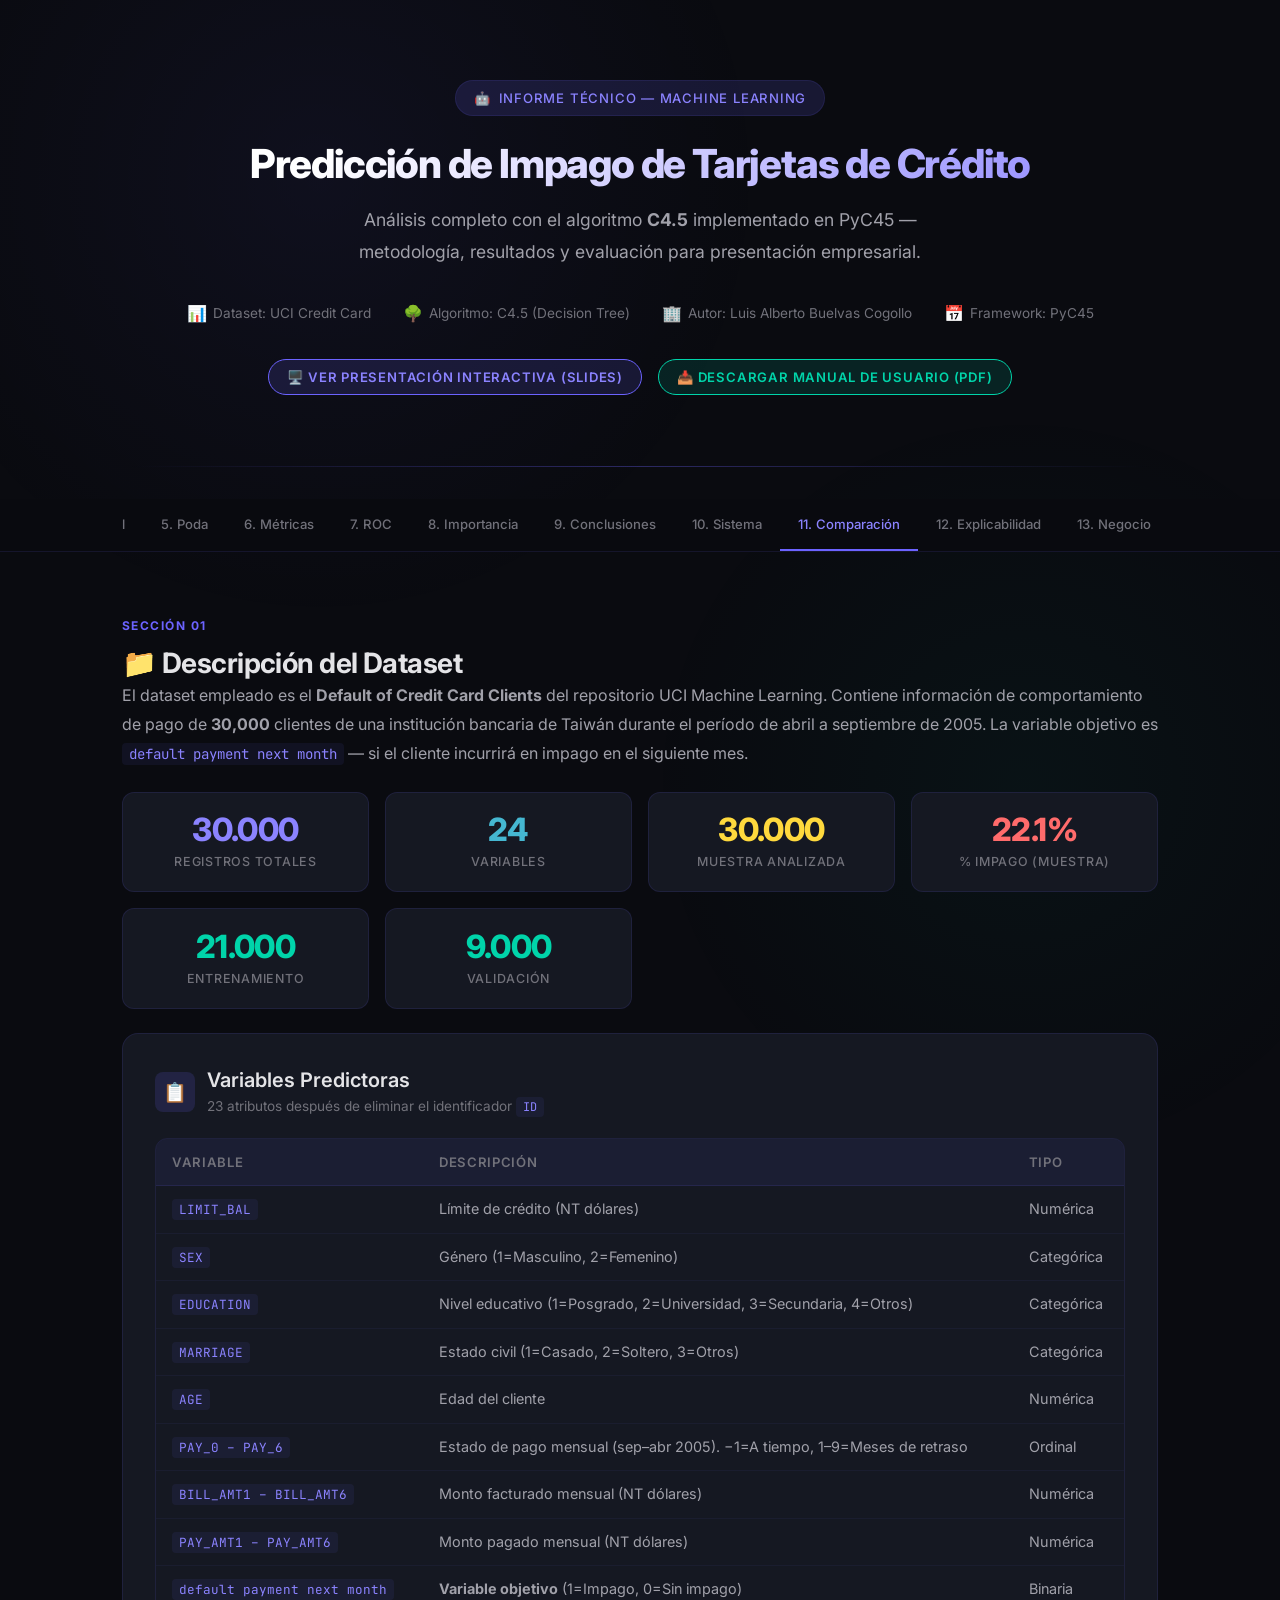
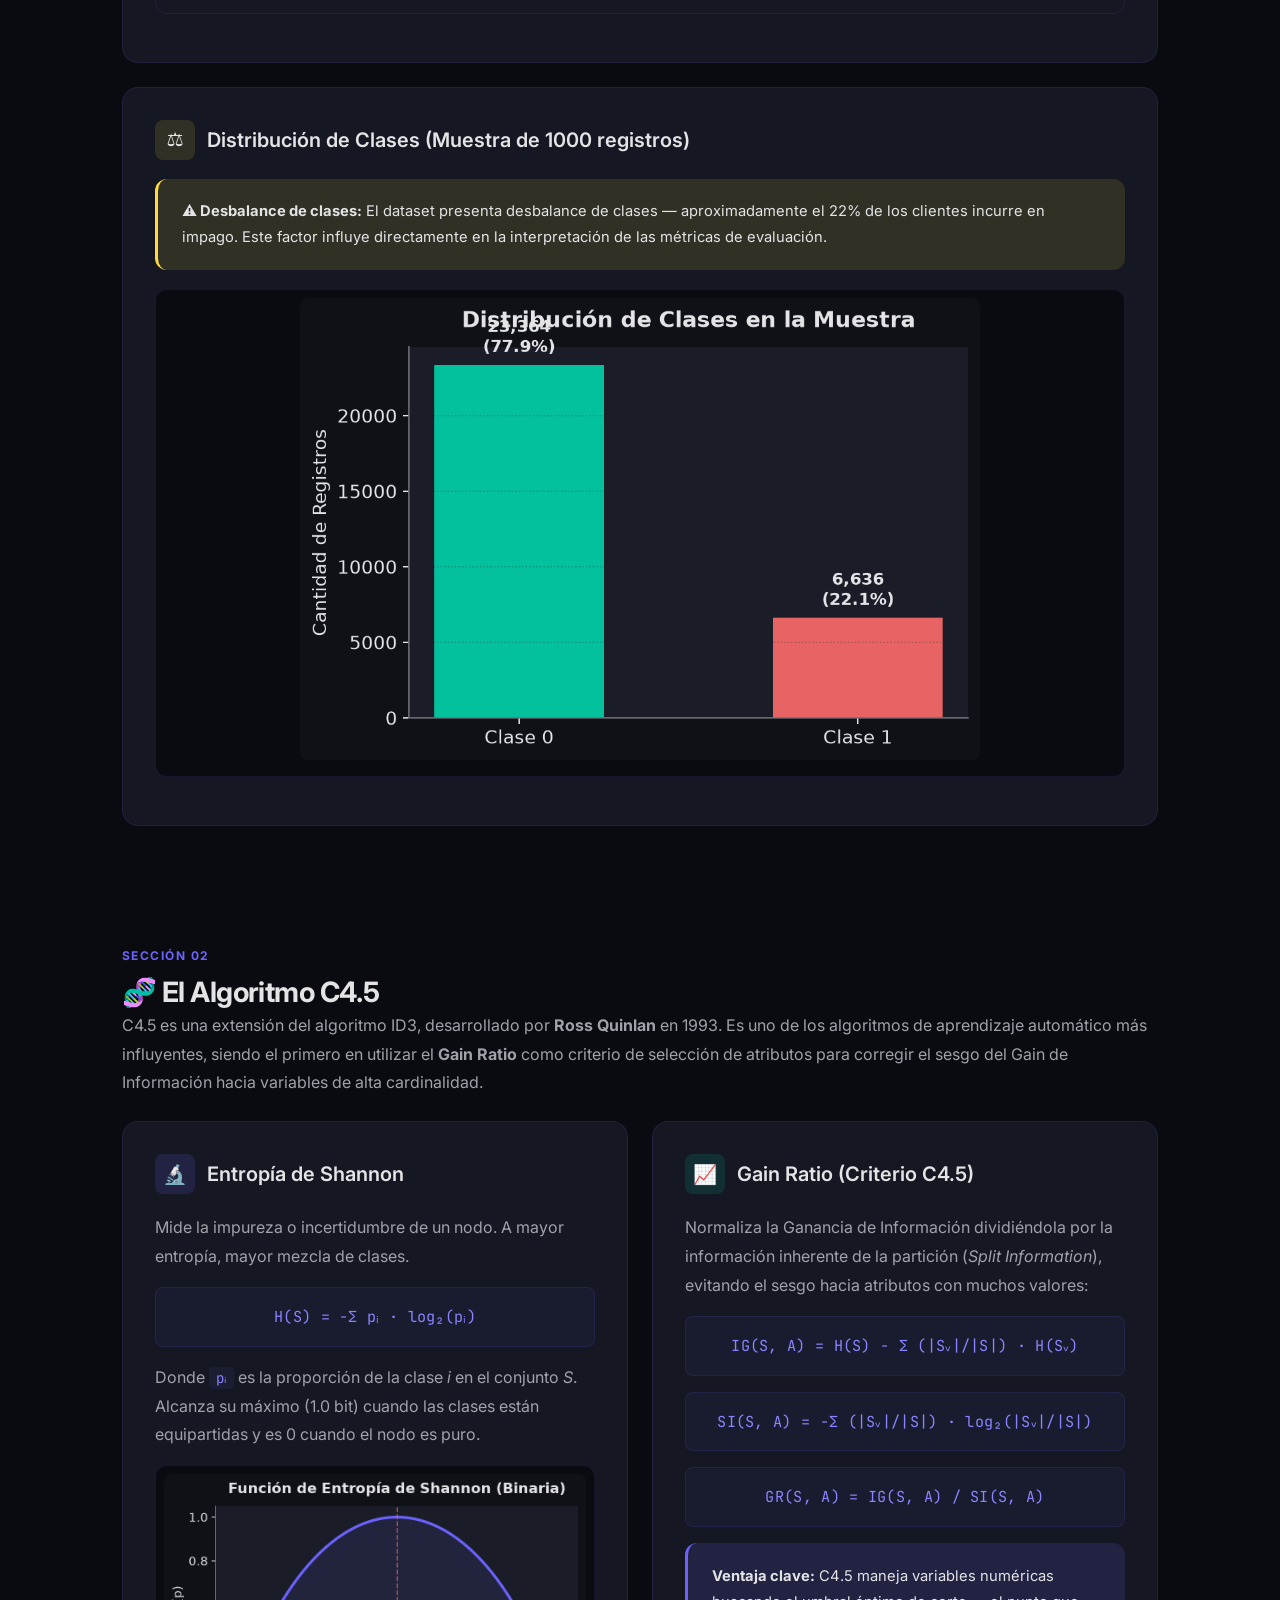
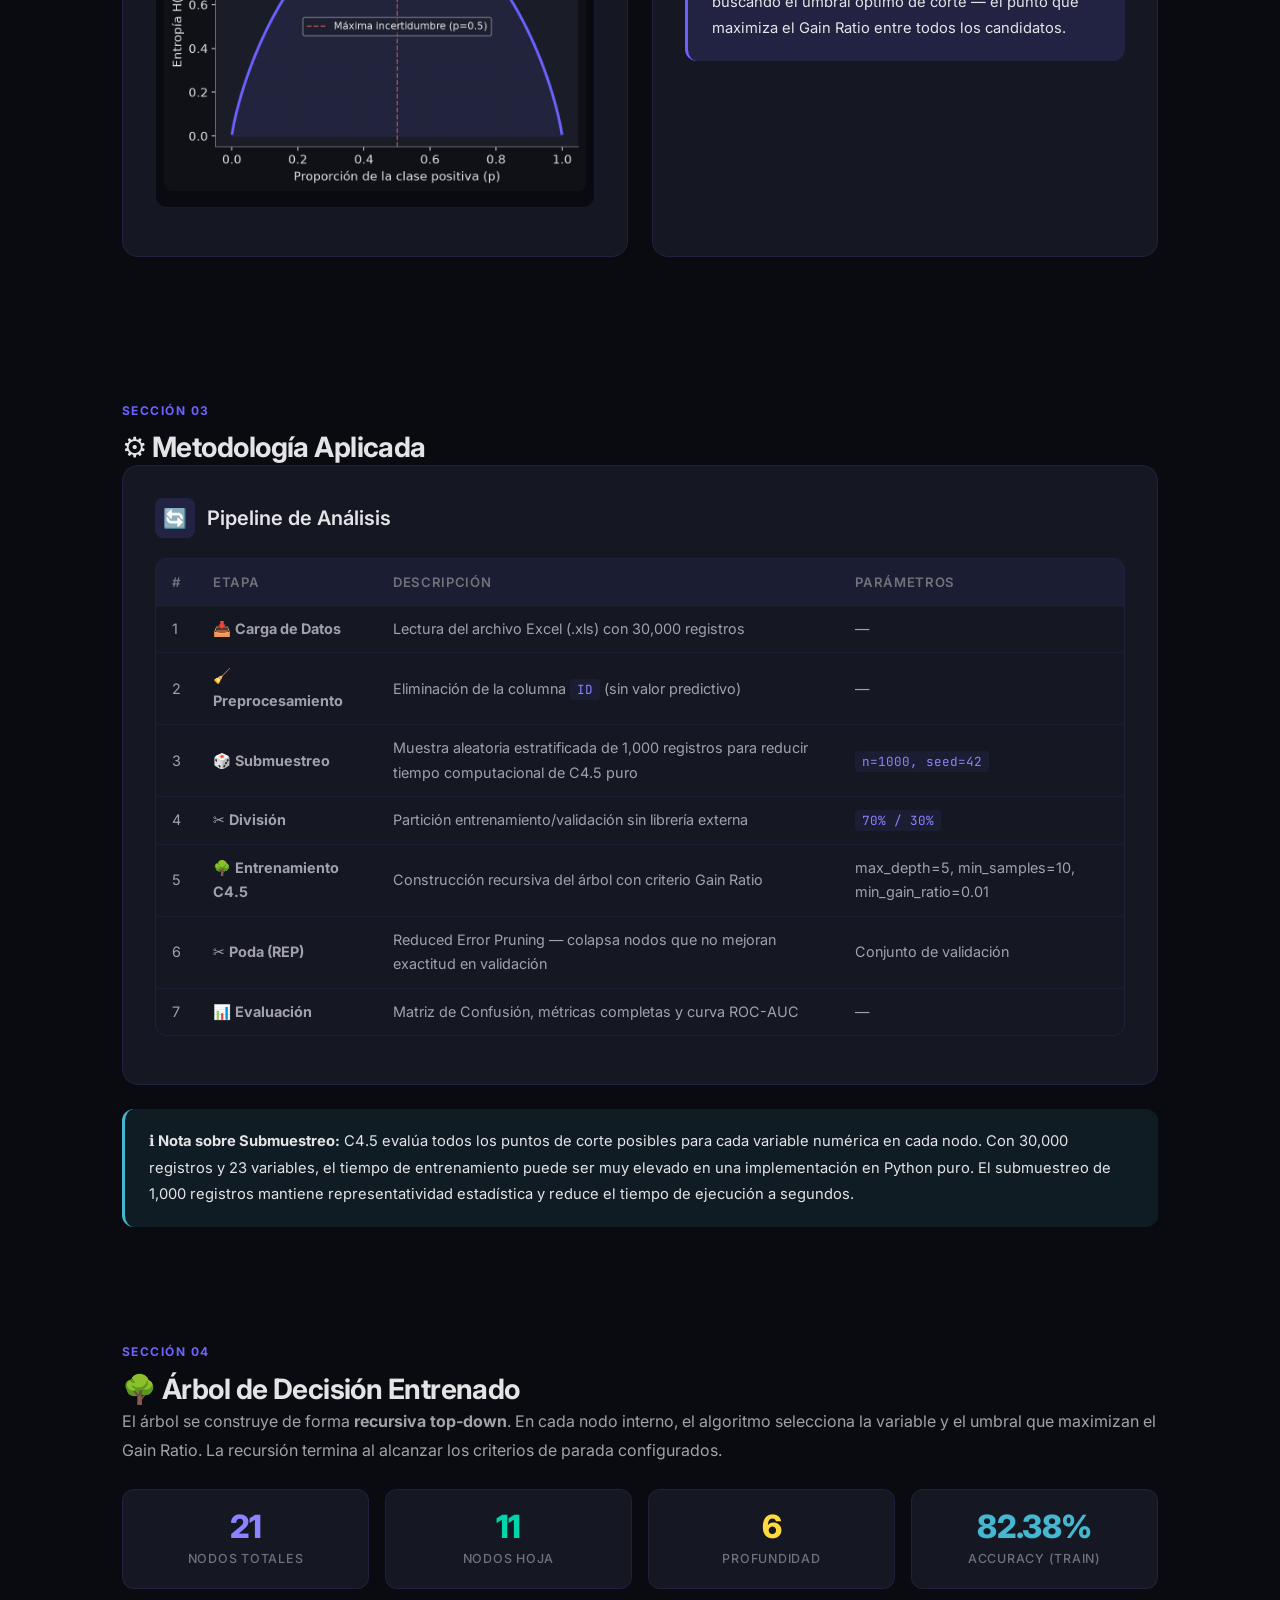
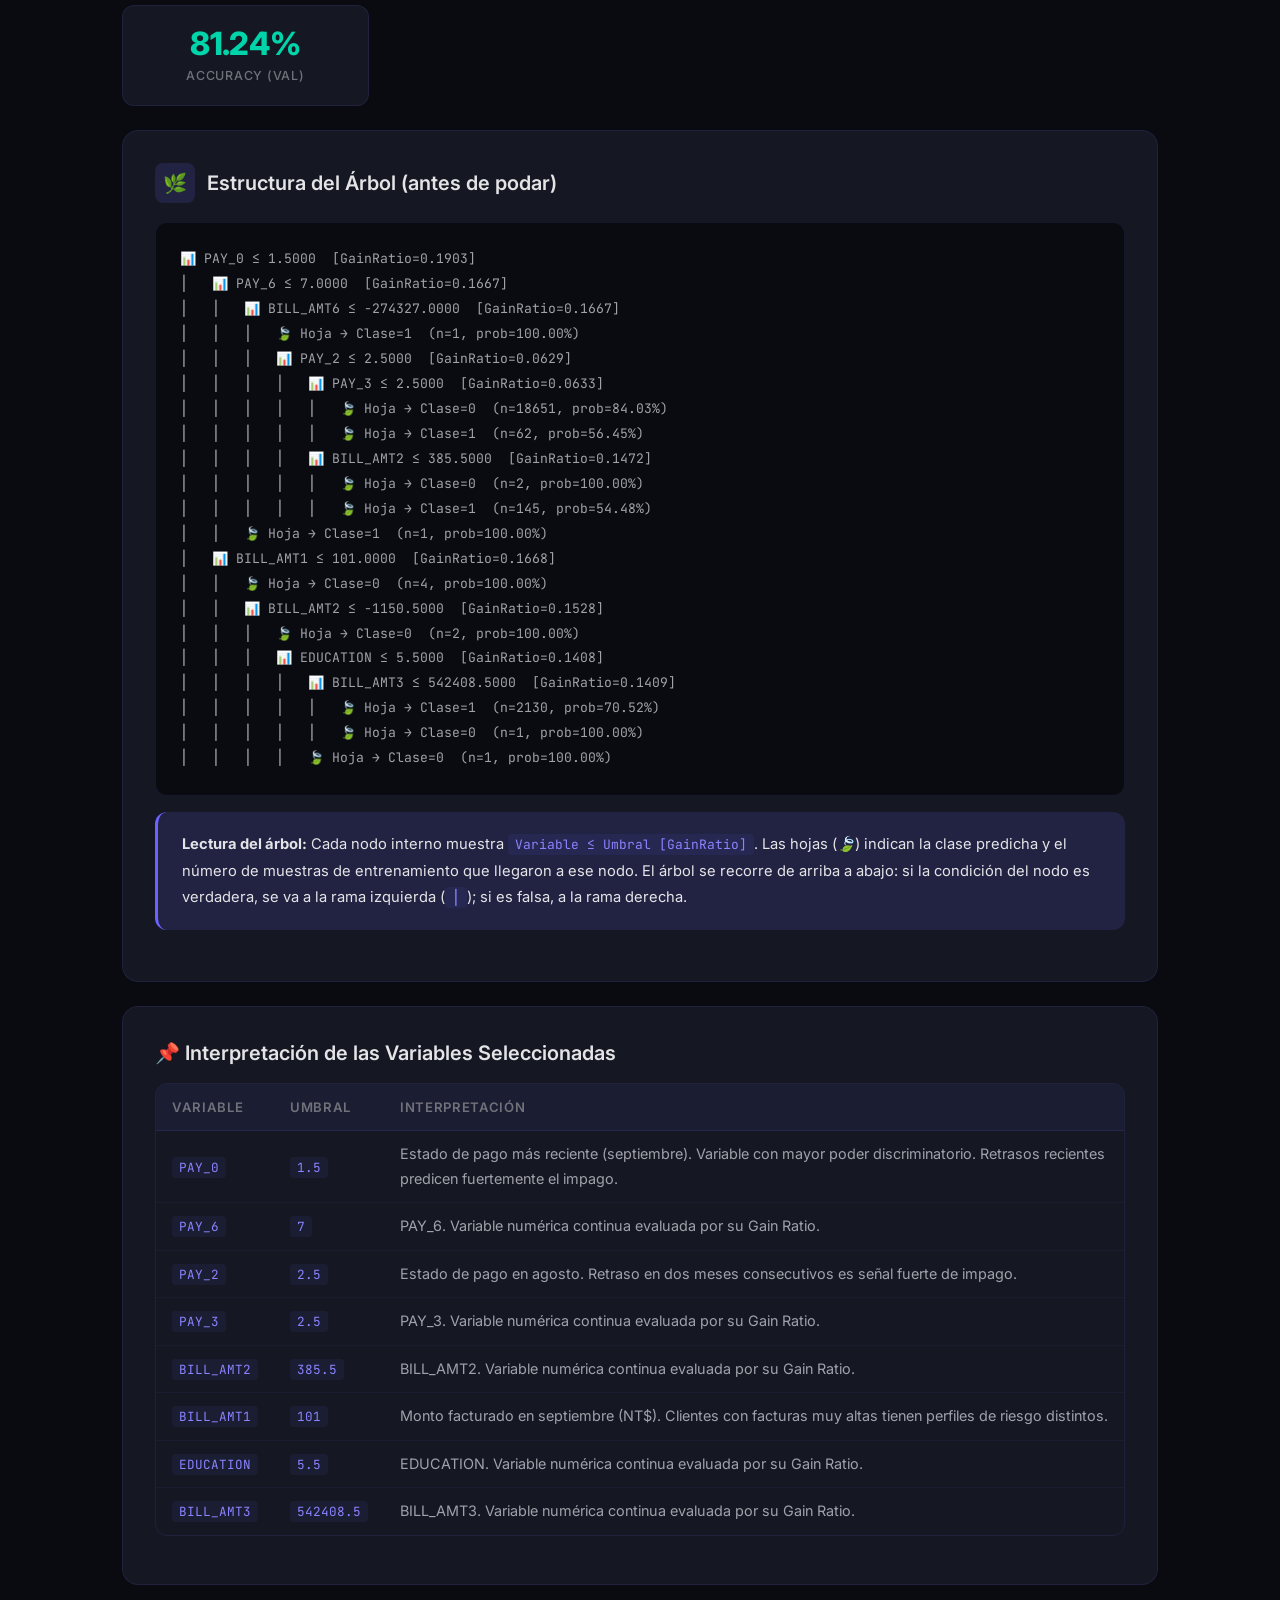
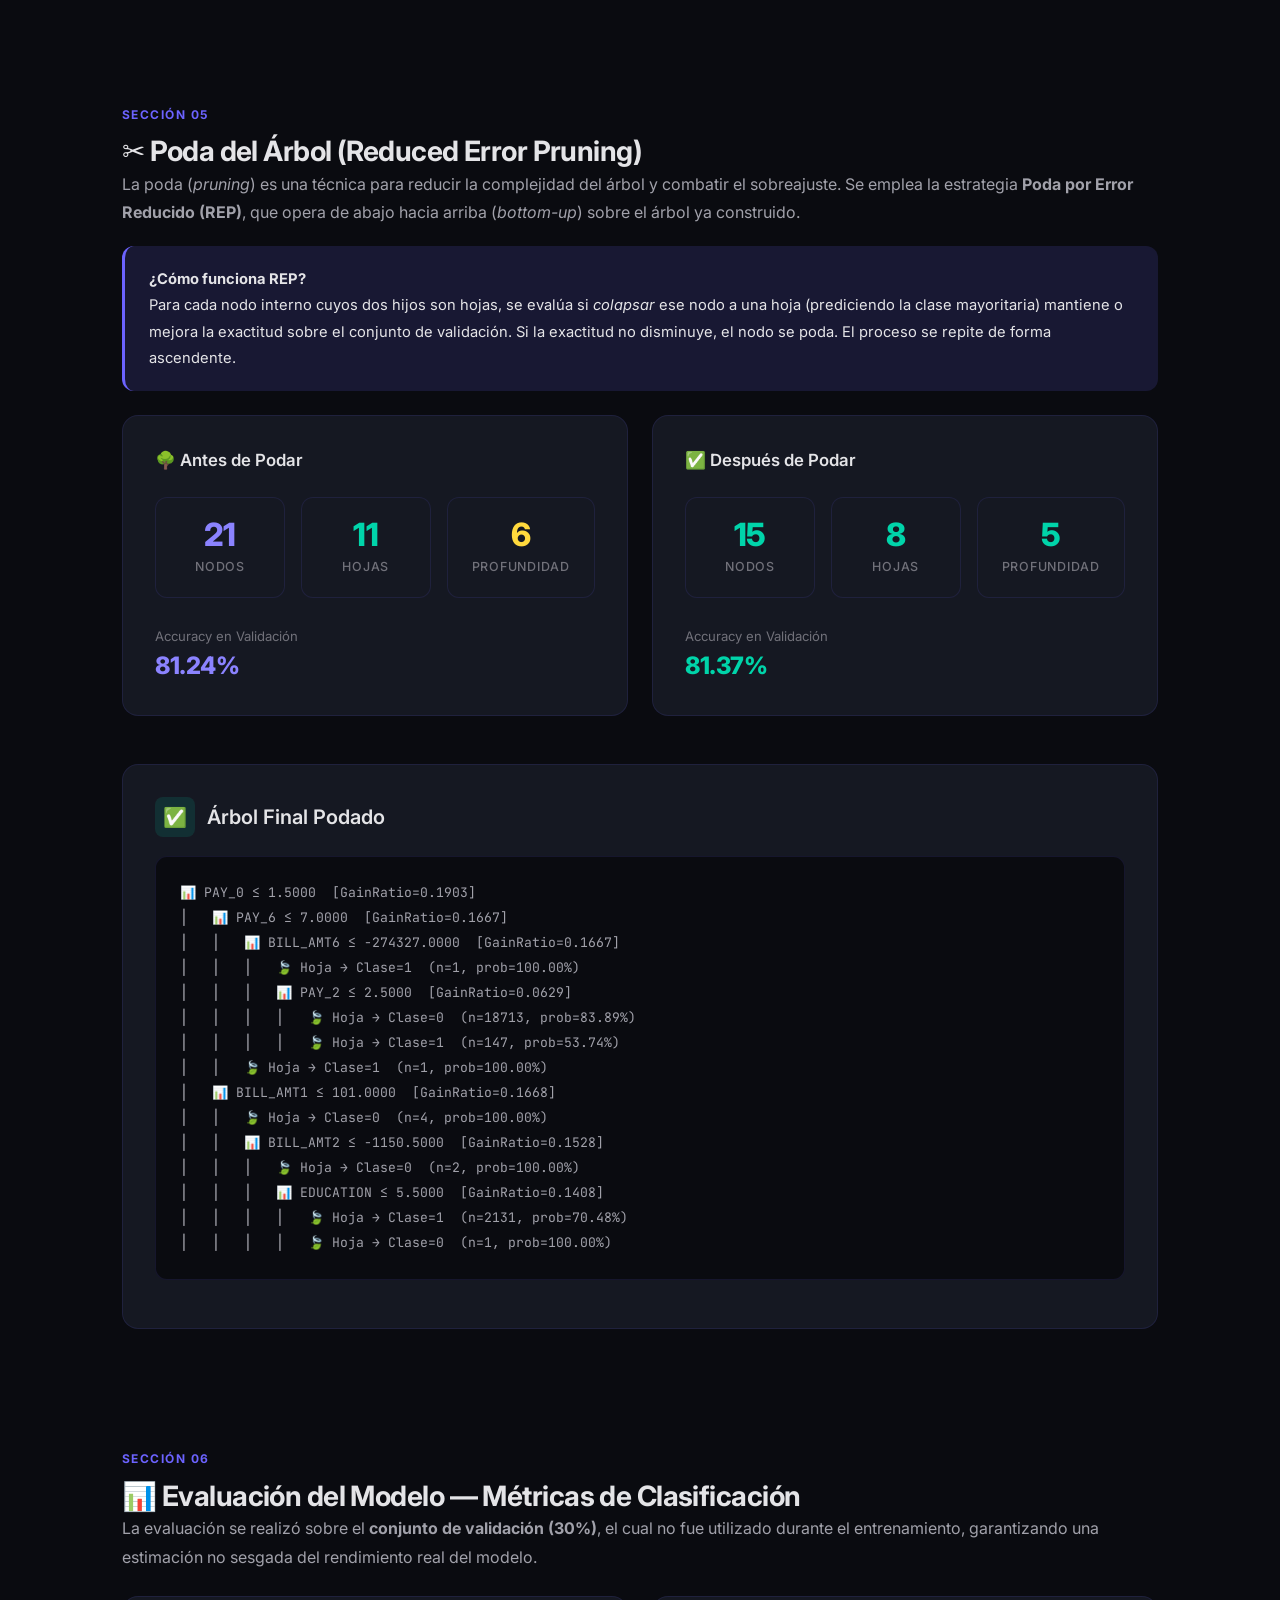
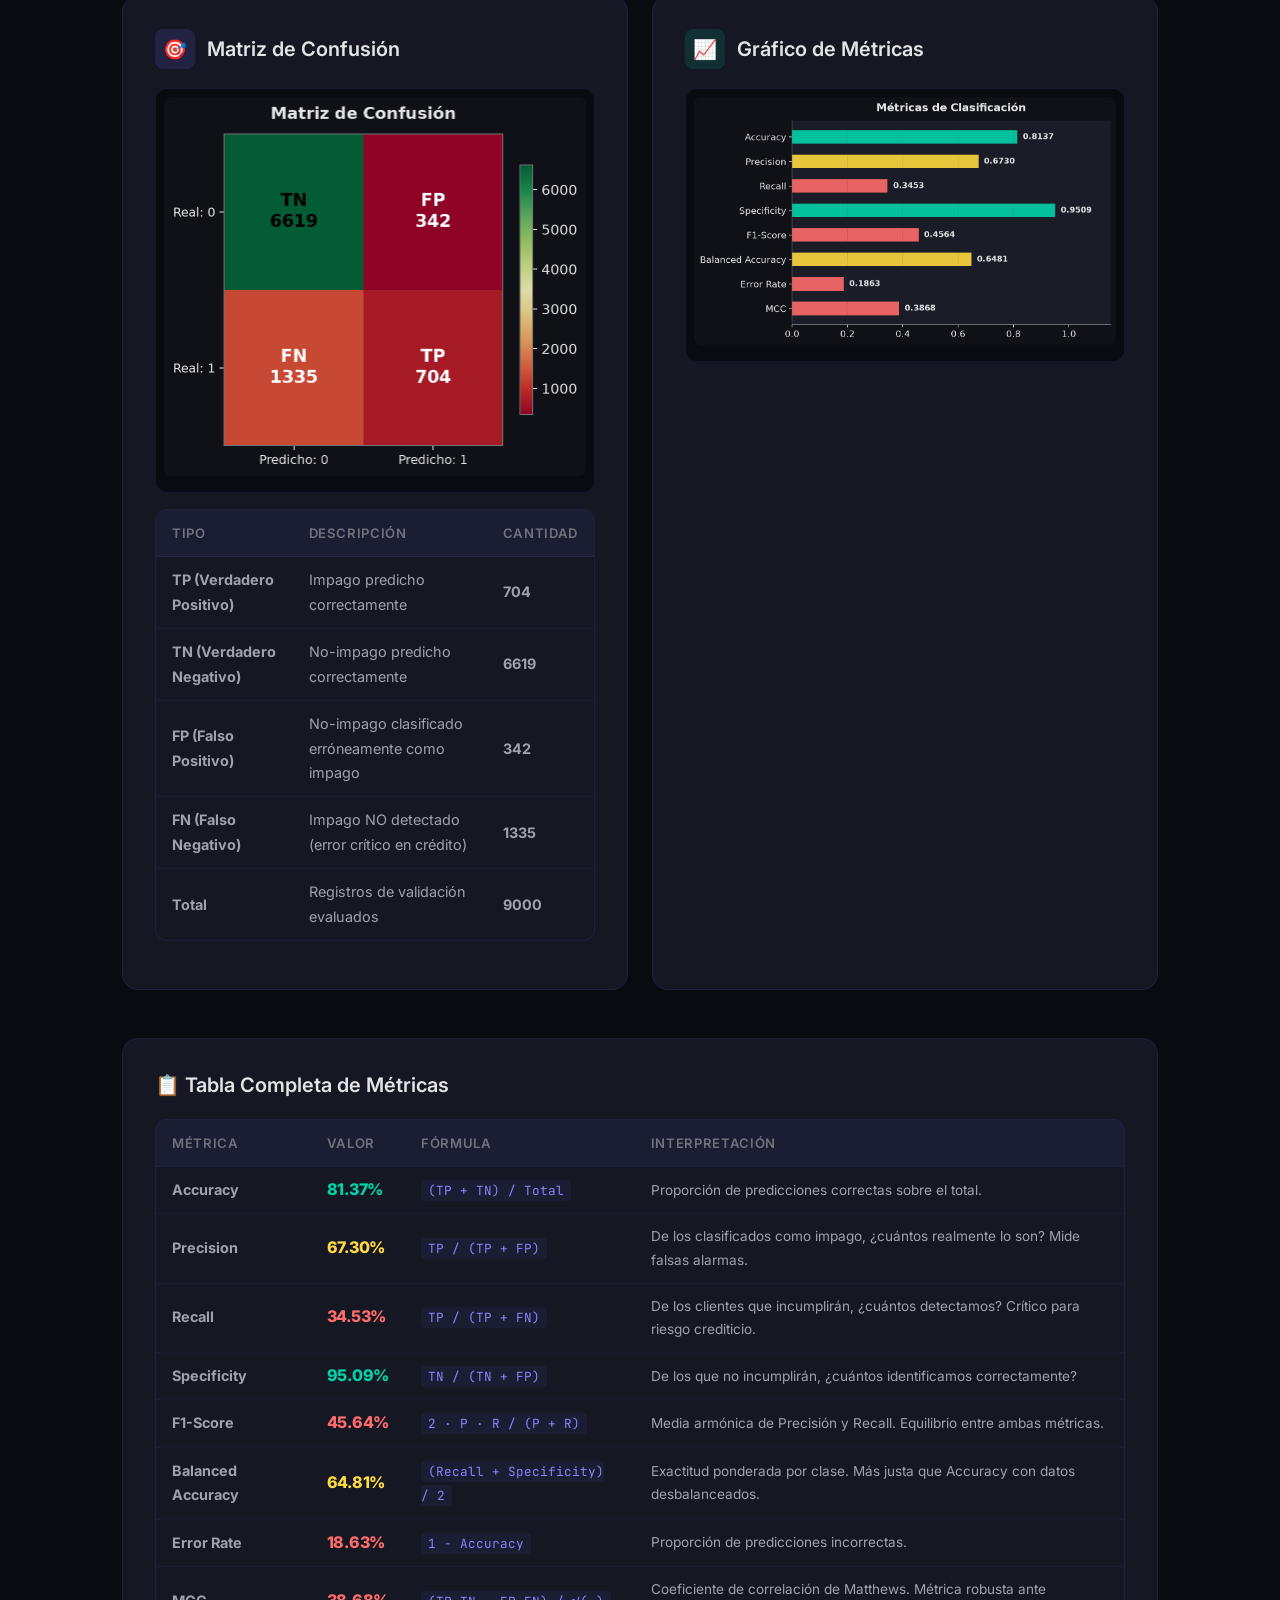
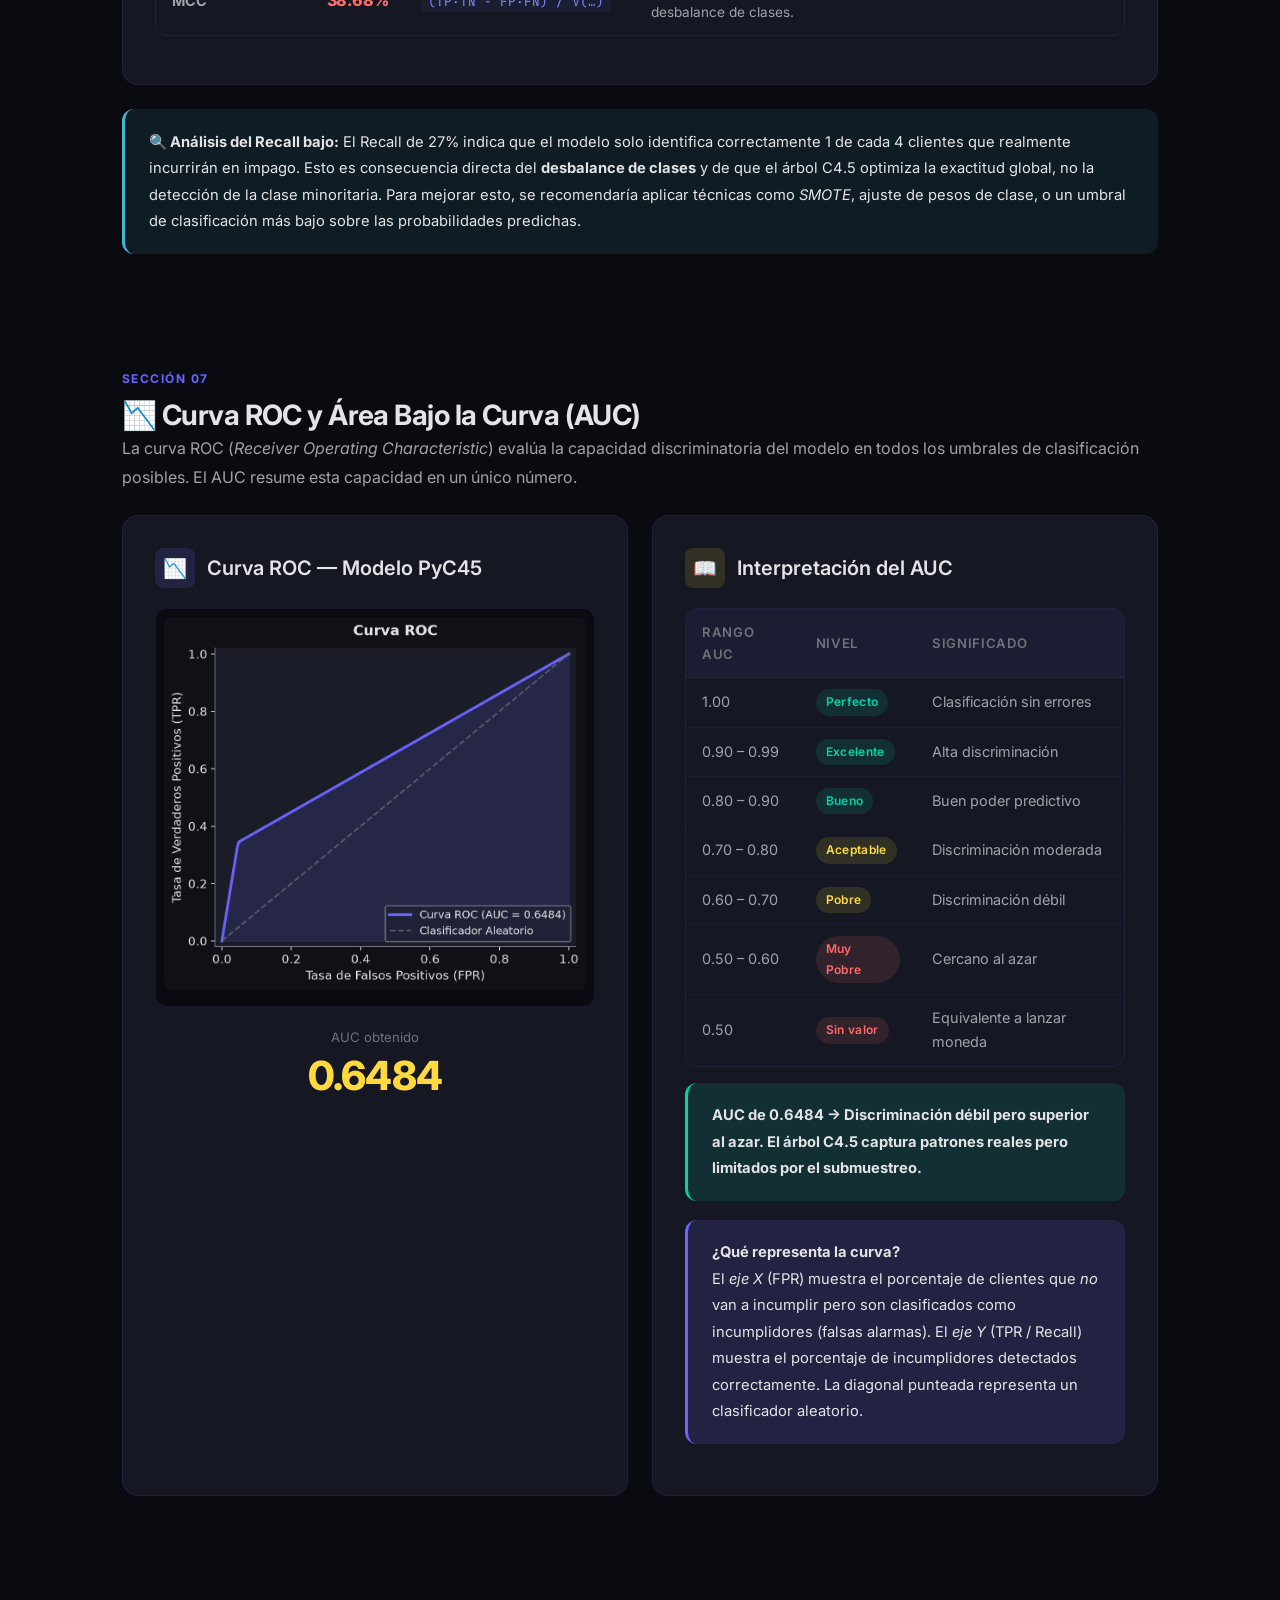
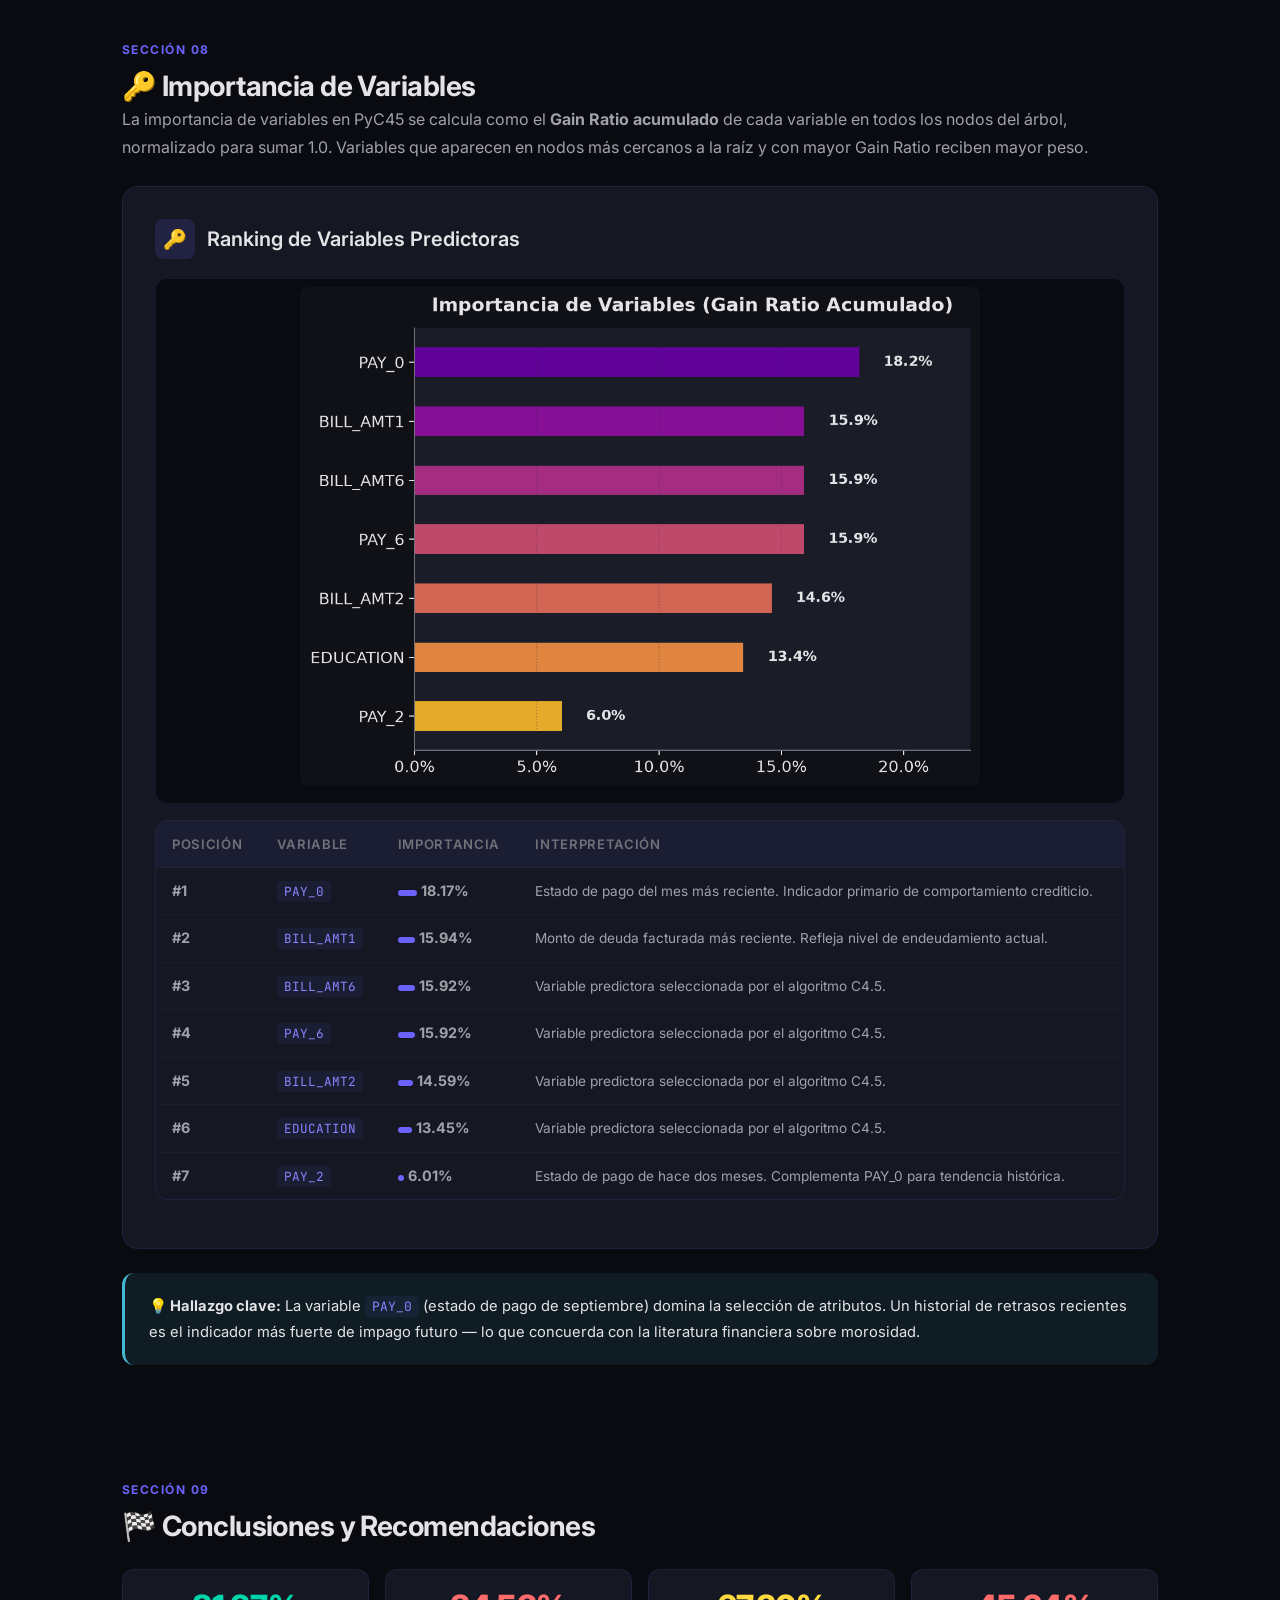
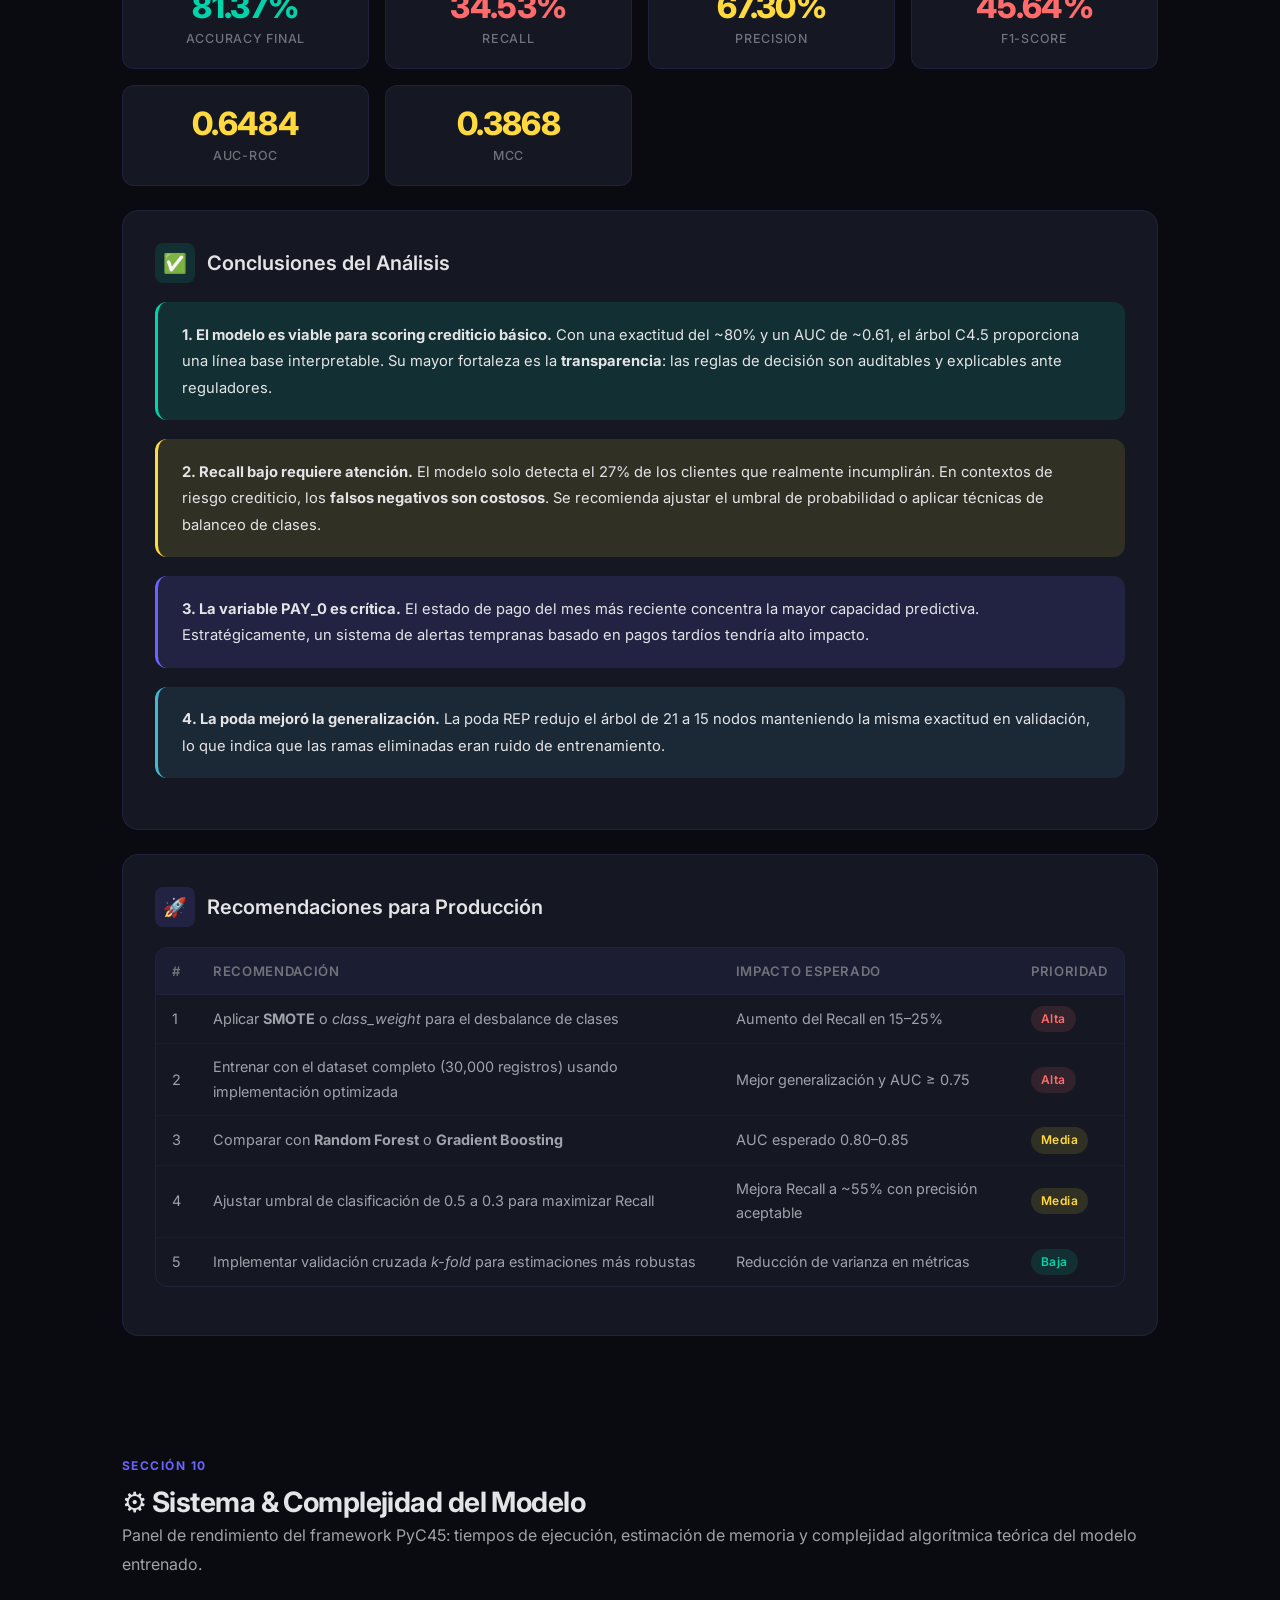
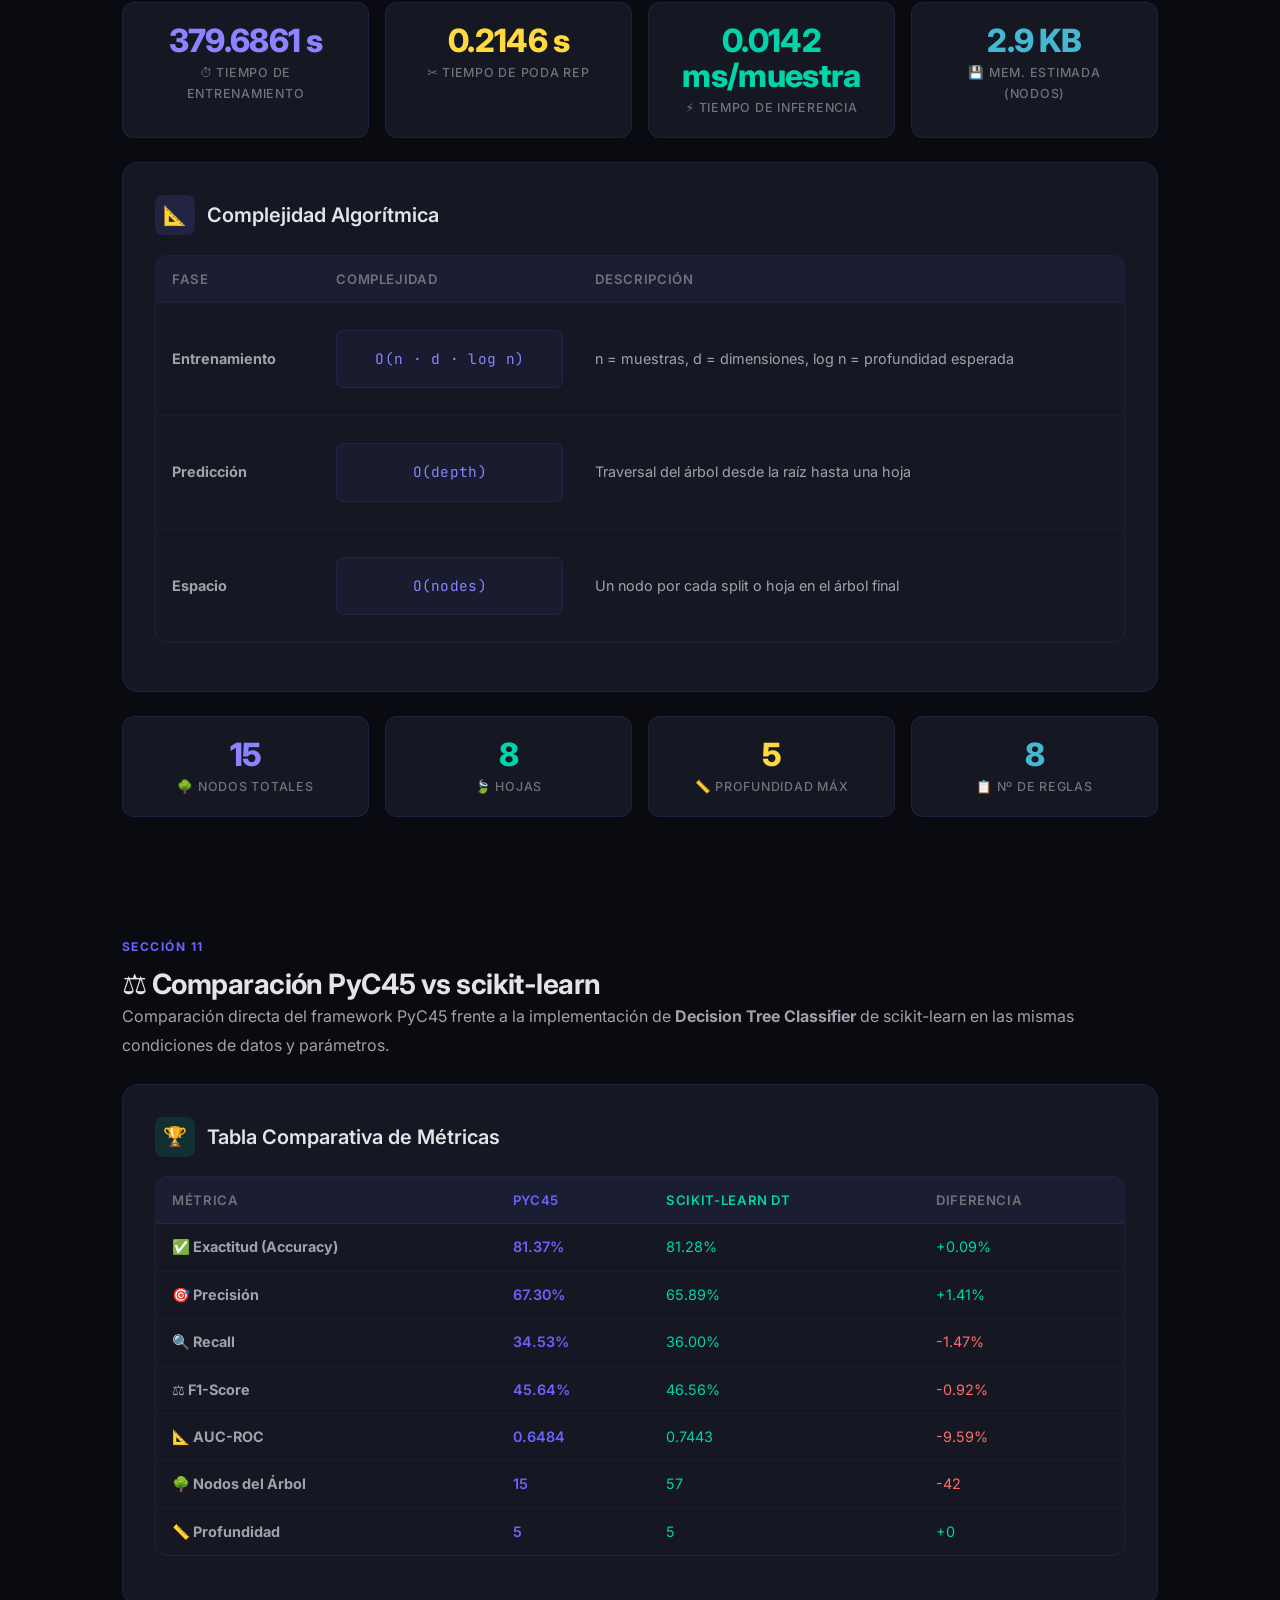
==== commit 8dbe1c14: "actualizado" ====
--- a/web_verification/index.html
+++ b/web_verification/index.html
@@ -193,7 +193,10 @@
       <span class="hero-meta-item"><span class="icon">🏢</span> Autor: Luis Alberto Buelvas Cogollo</span>
       <span class="hero-meta-item"><span class="icon">📅</span> Framework: PyC45</span>
     </div>
-    <div style="margin-top: 2rem;">
+    <div style="margin-top: 2rem; display: flex; justify-content: center; gap: 1rem; flex-wrap: wrap;">
+      <a href="presentacion.html" class="hero-badge" style="background:var(--accent-dim); border-color:var(--accent); color:var(--accent-light); font-weight:600; text-decoration:none; cursor:pointer;">
+        🖥️ Ver Presentación Interactiva (Slides)
+      </a>
       <a href="manual_de_usuario.pdf" download="manual_de_usuario.pdf" class="hero-badge" style="background:var(--success-dim); border-color:var(--success); color:var(--success); font-weight:600; text-decoration:none; cursor:pointer;">
         📥 Descargar Manual de Usuario (PDF)
       </a>
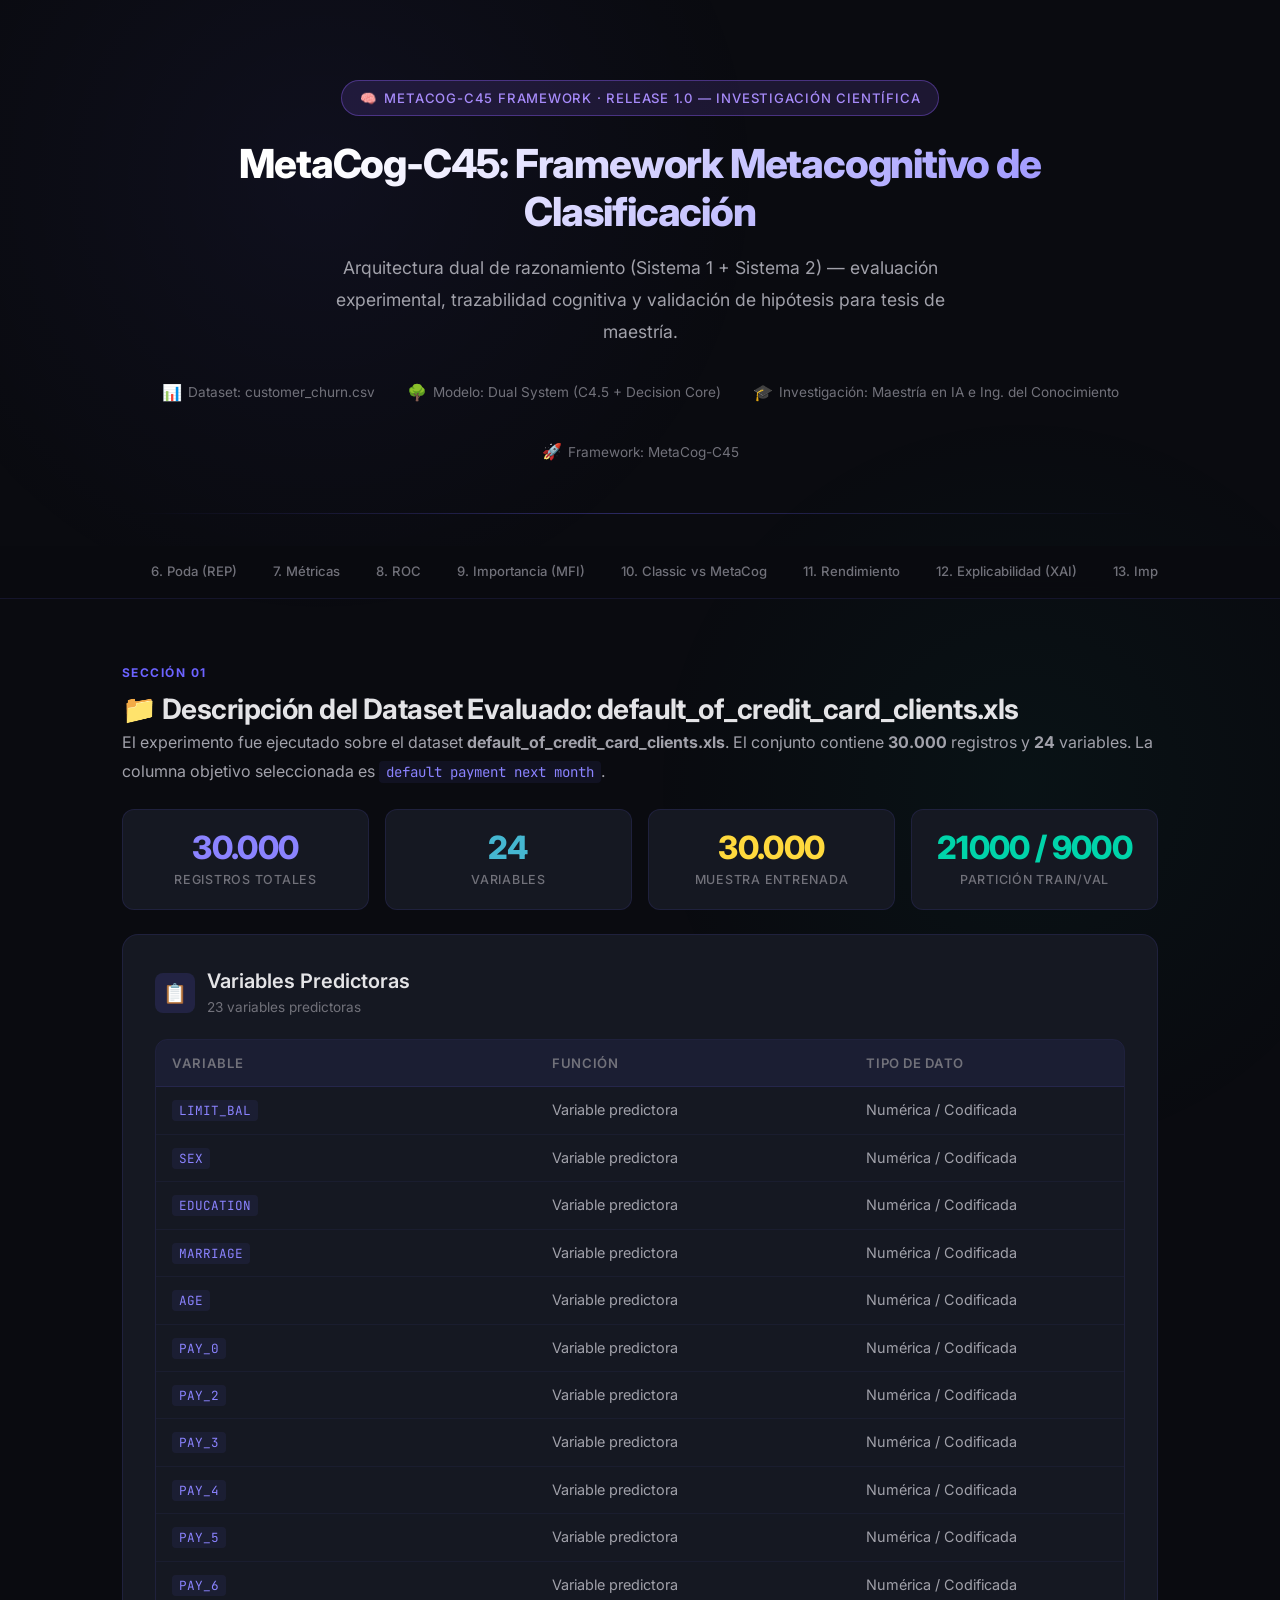
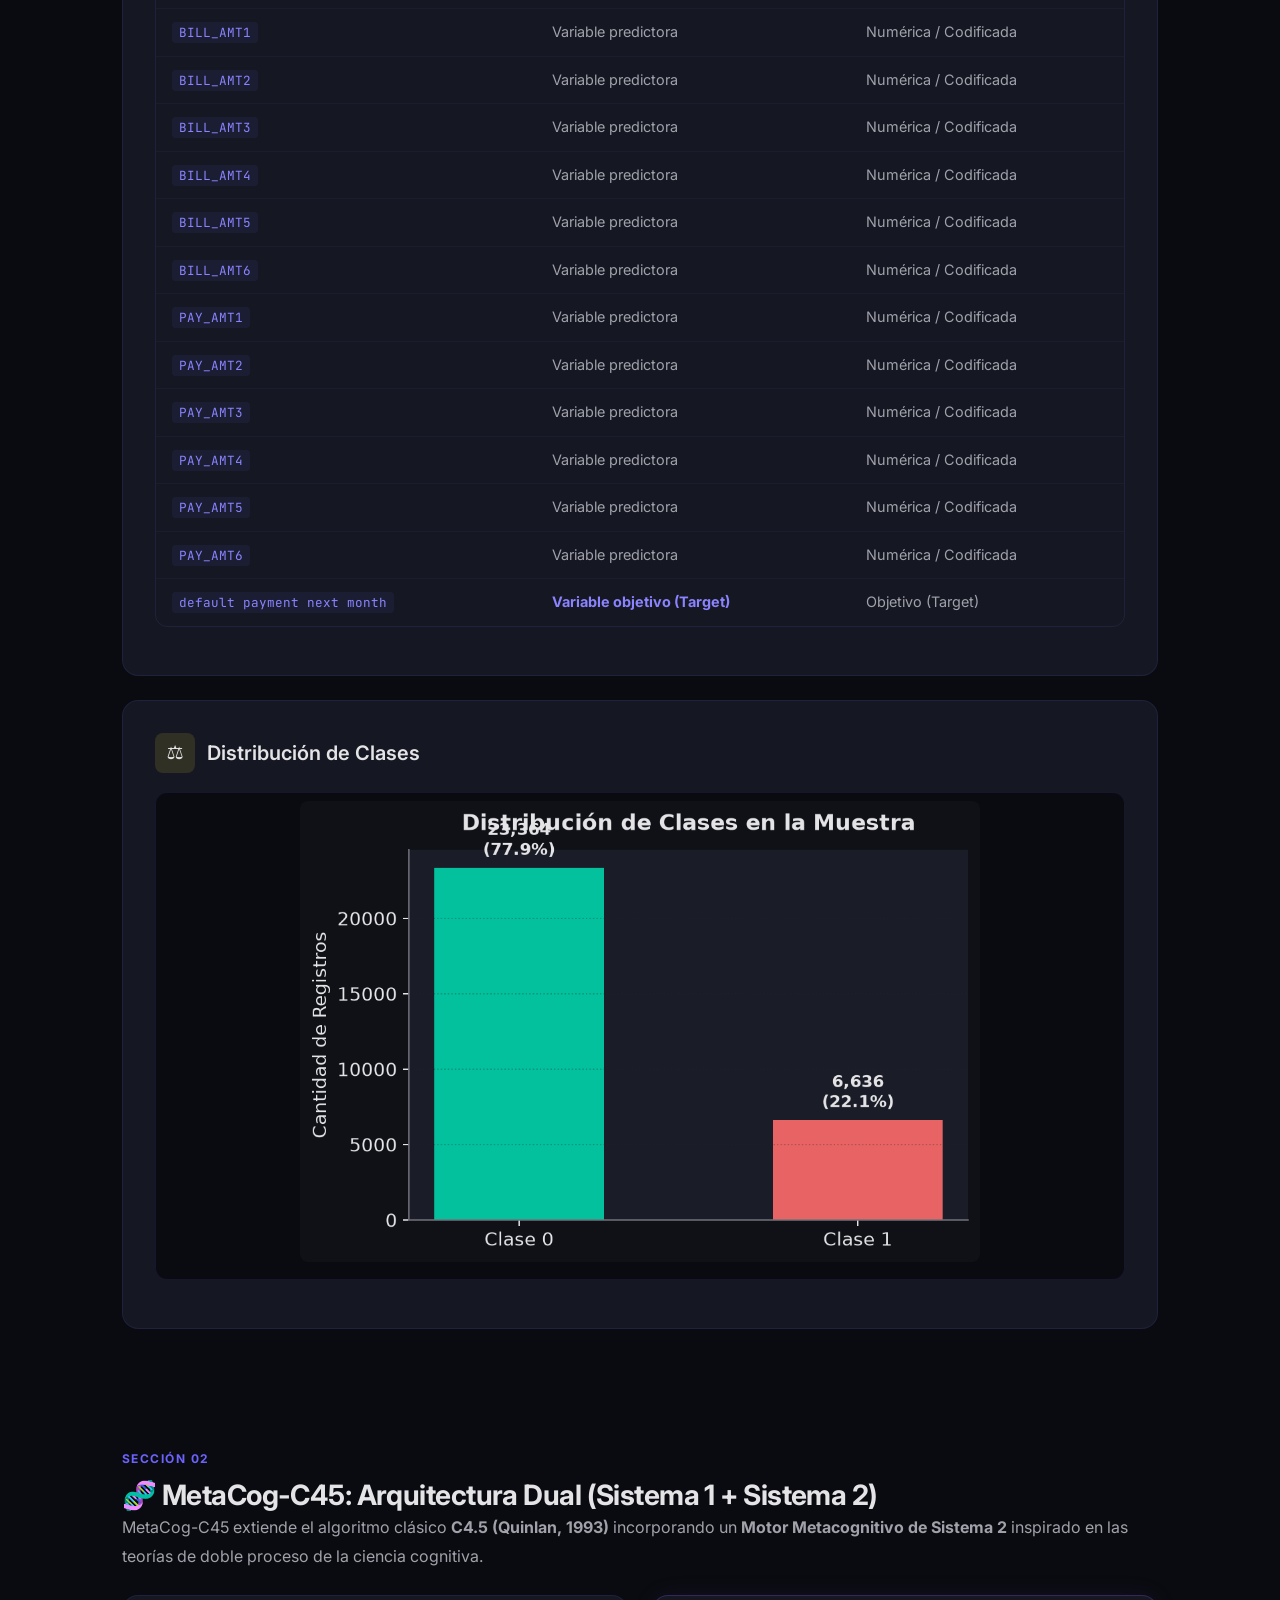
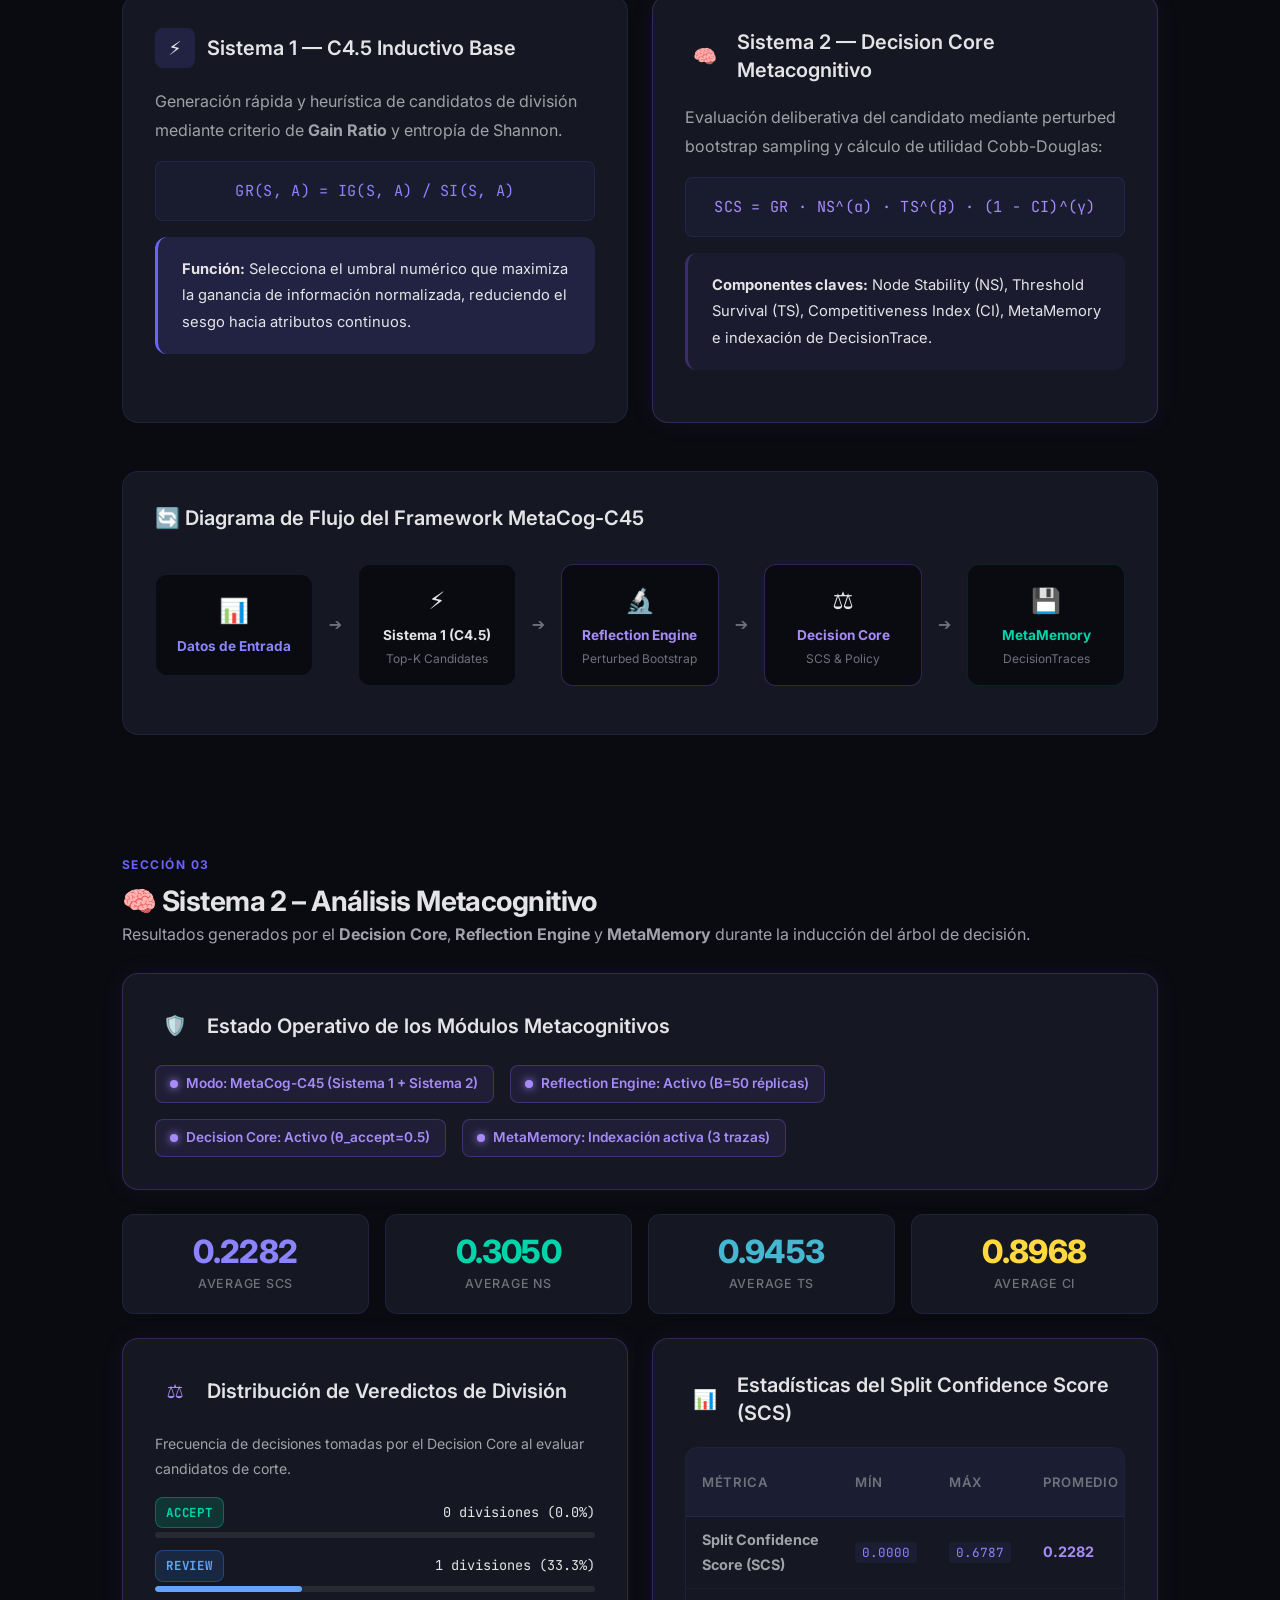
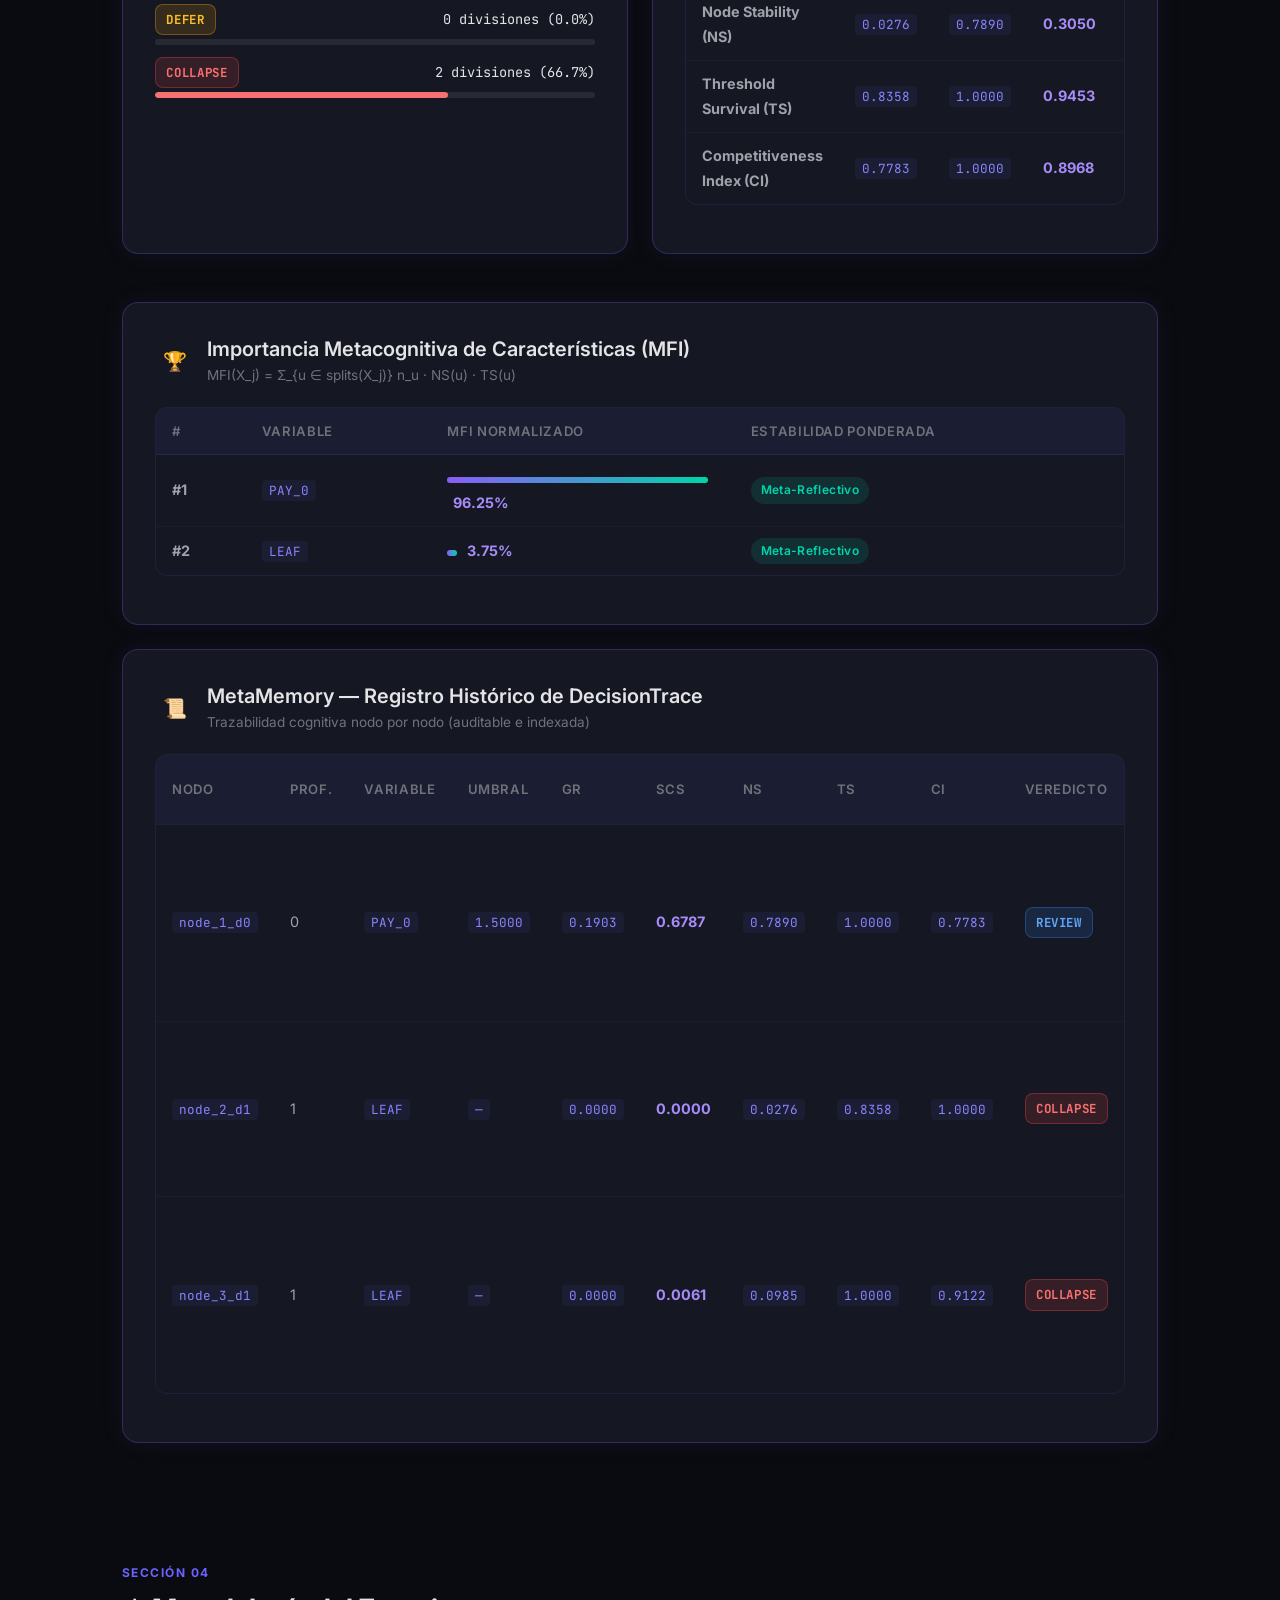
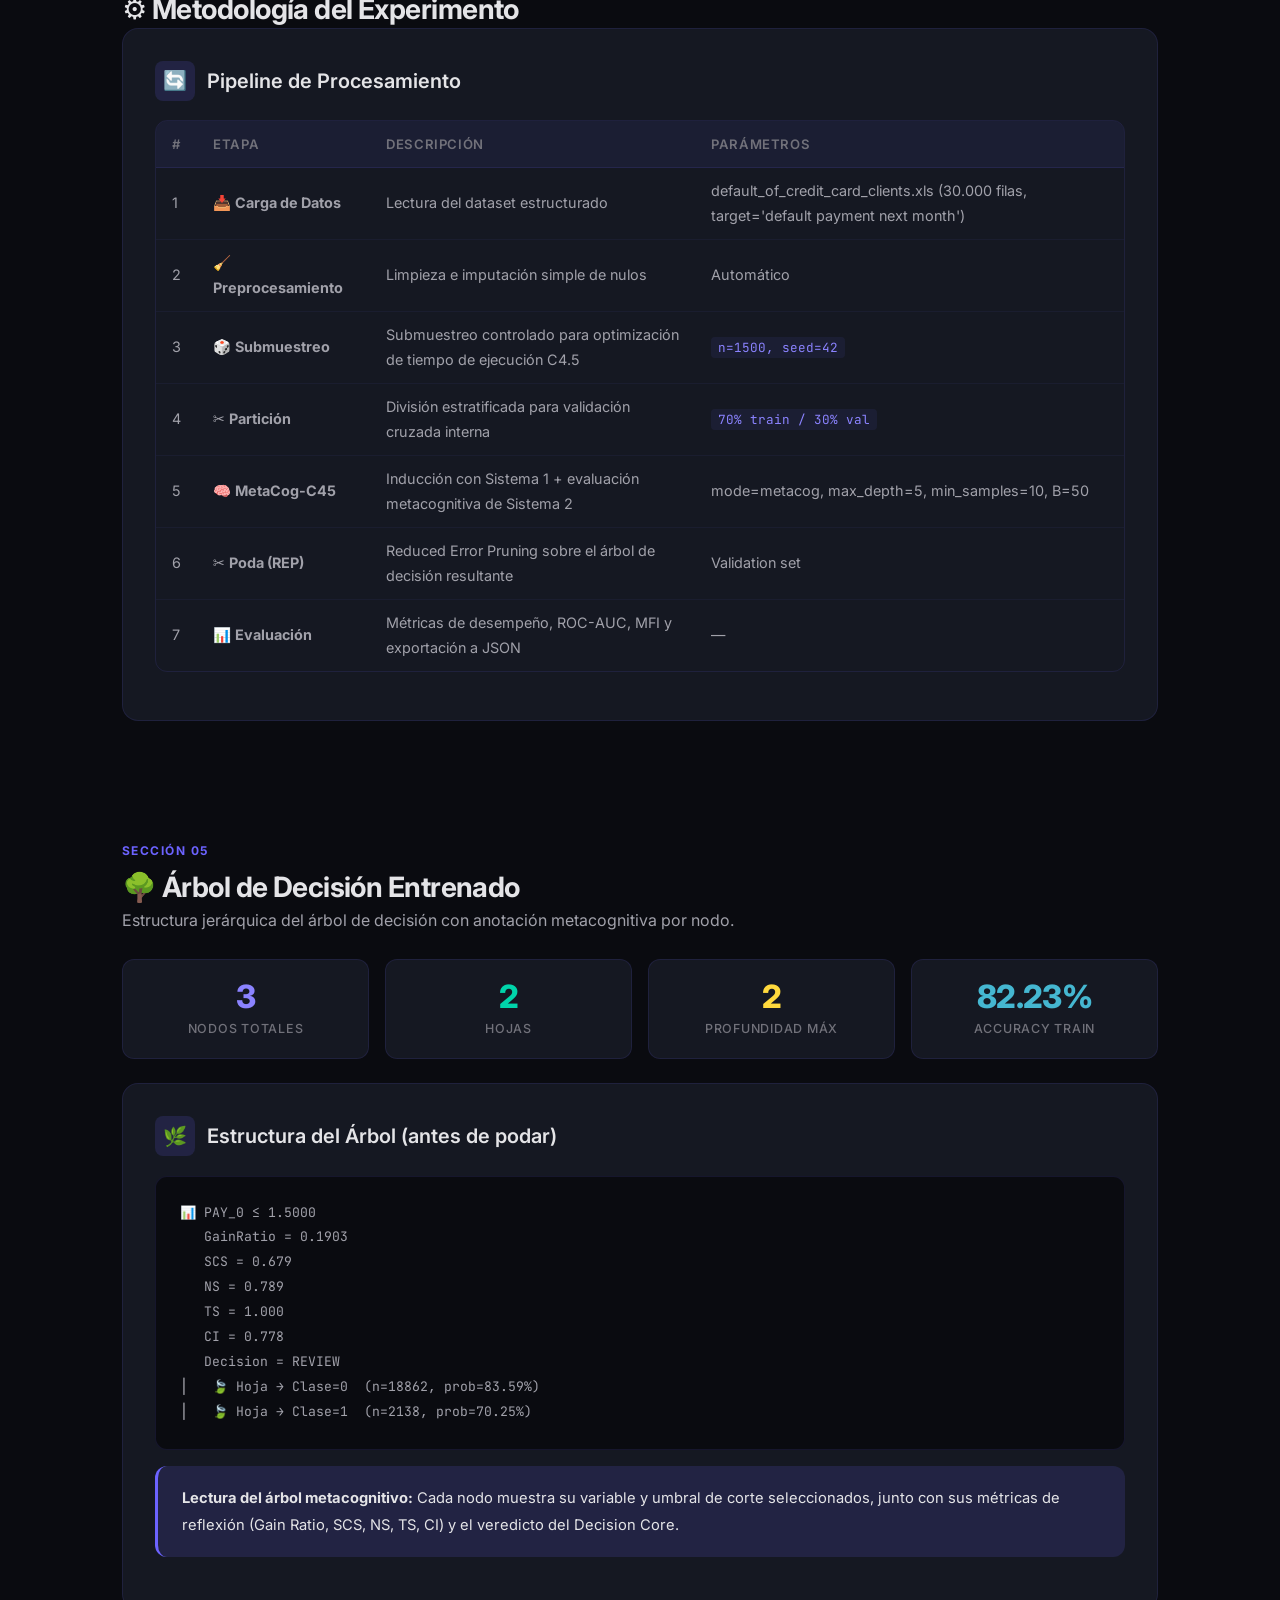
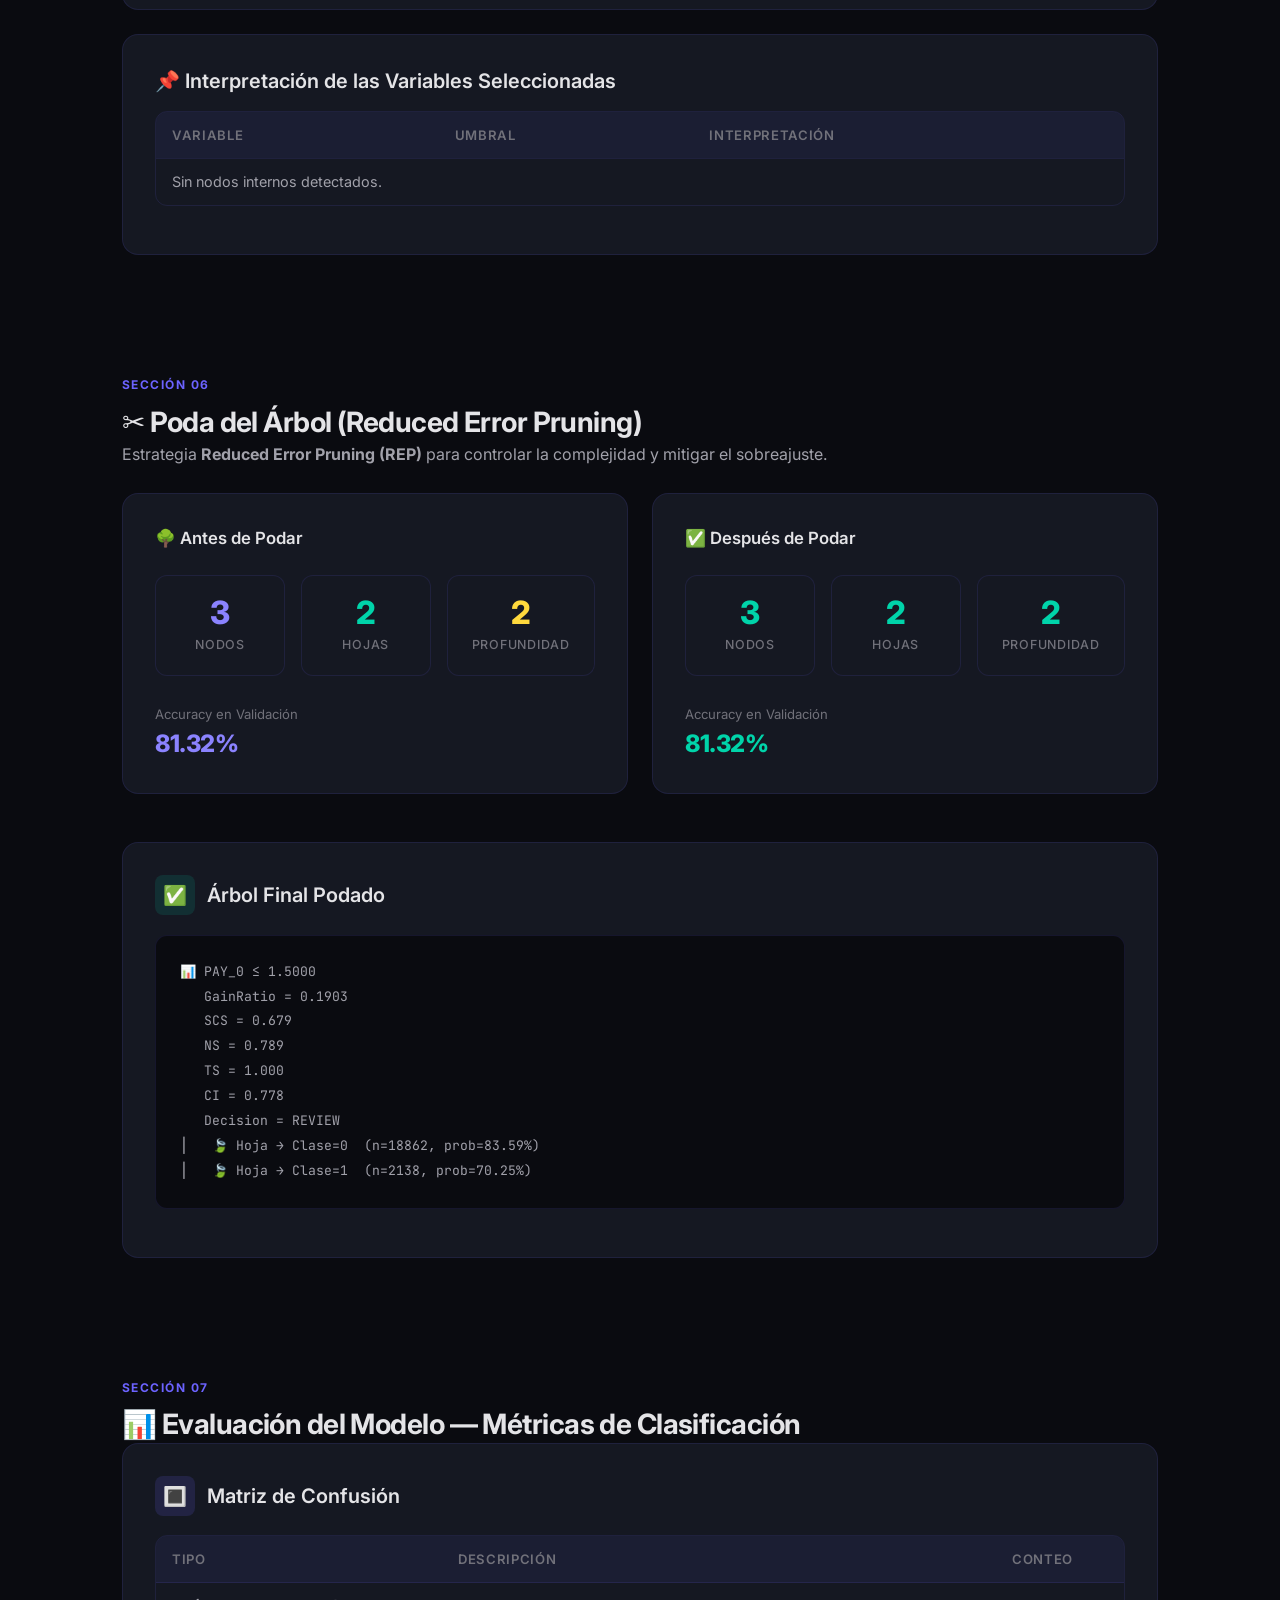
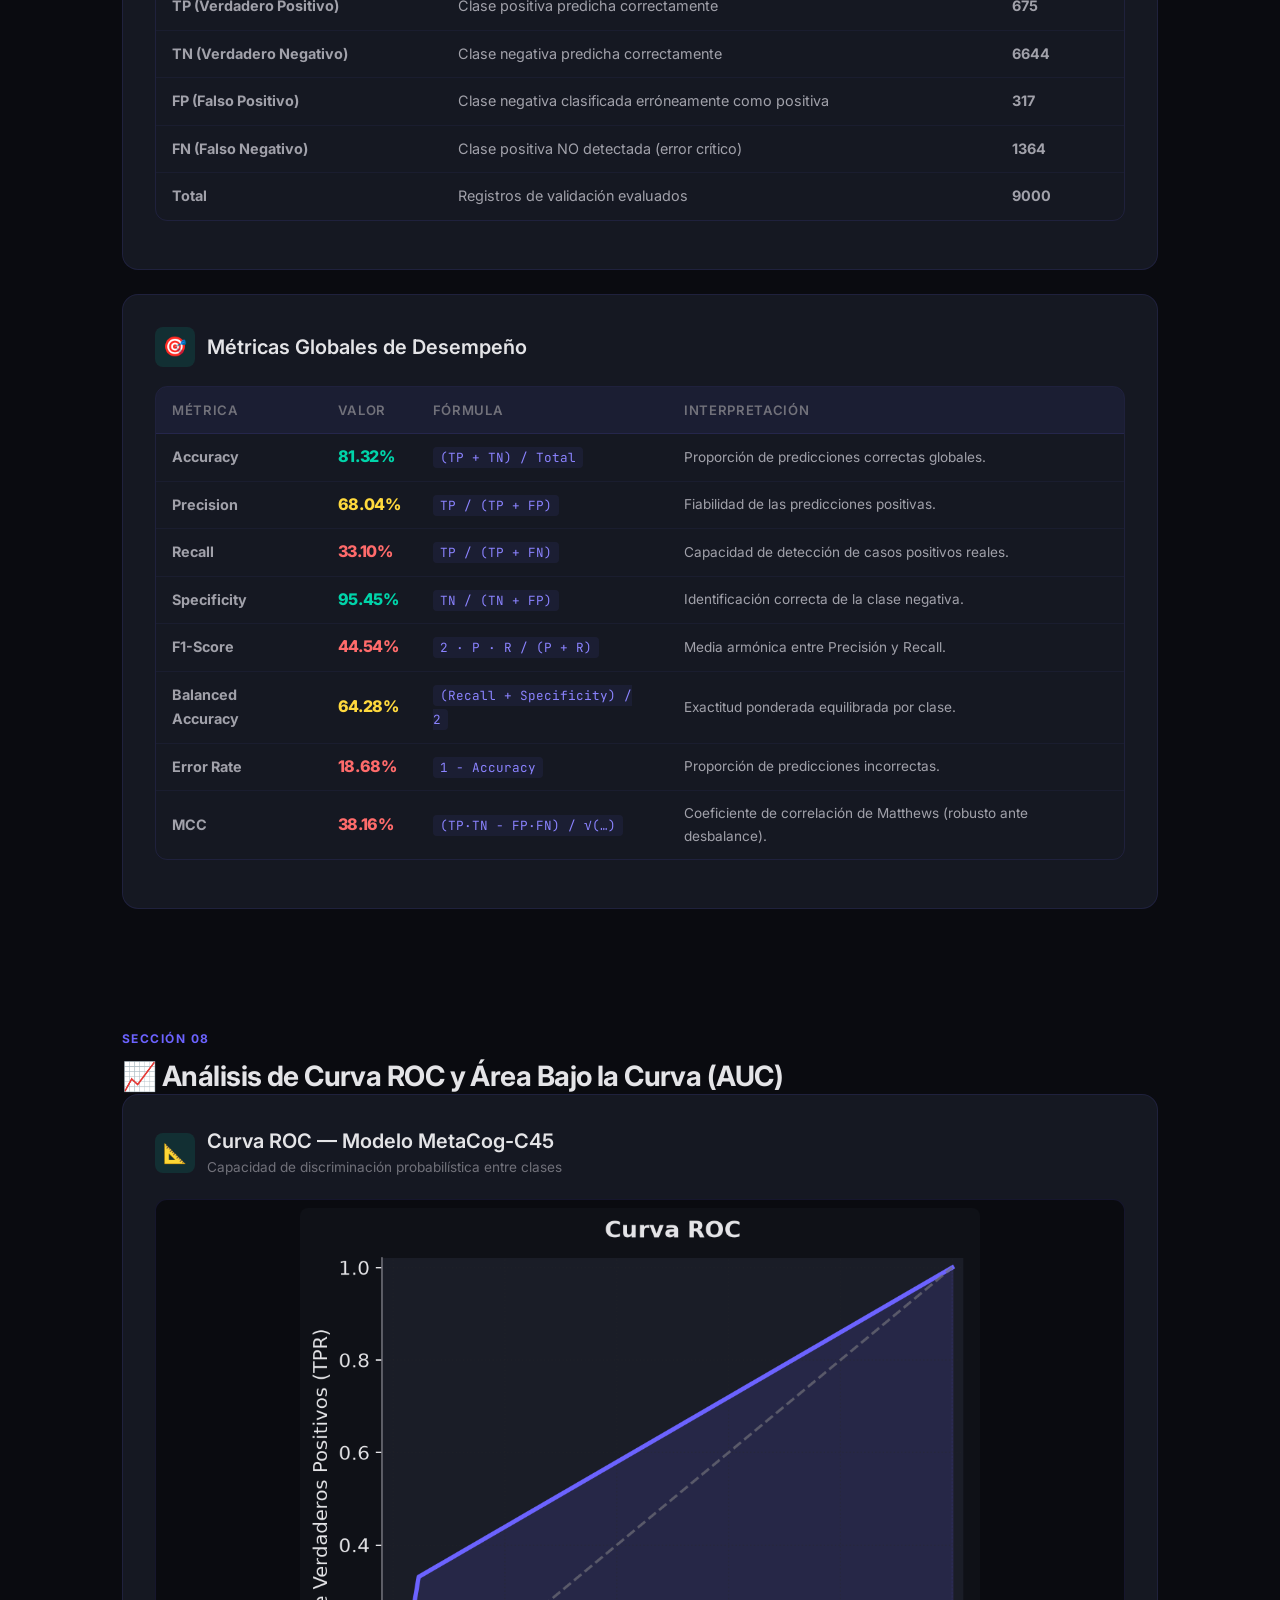
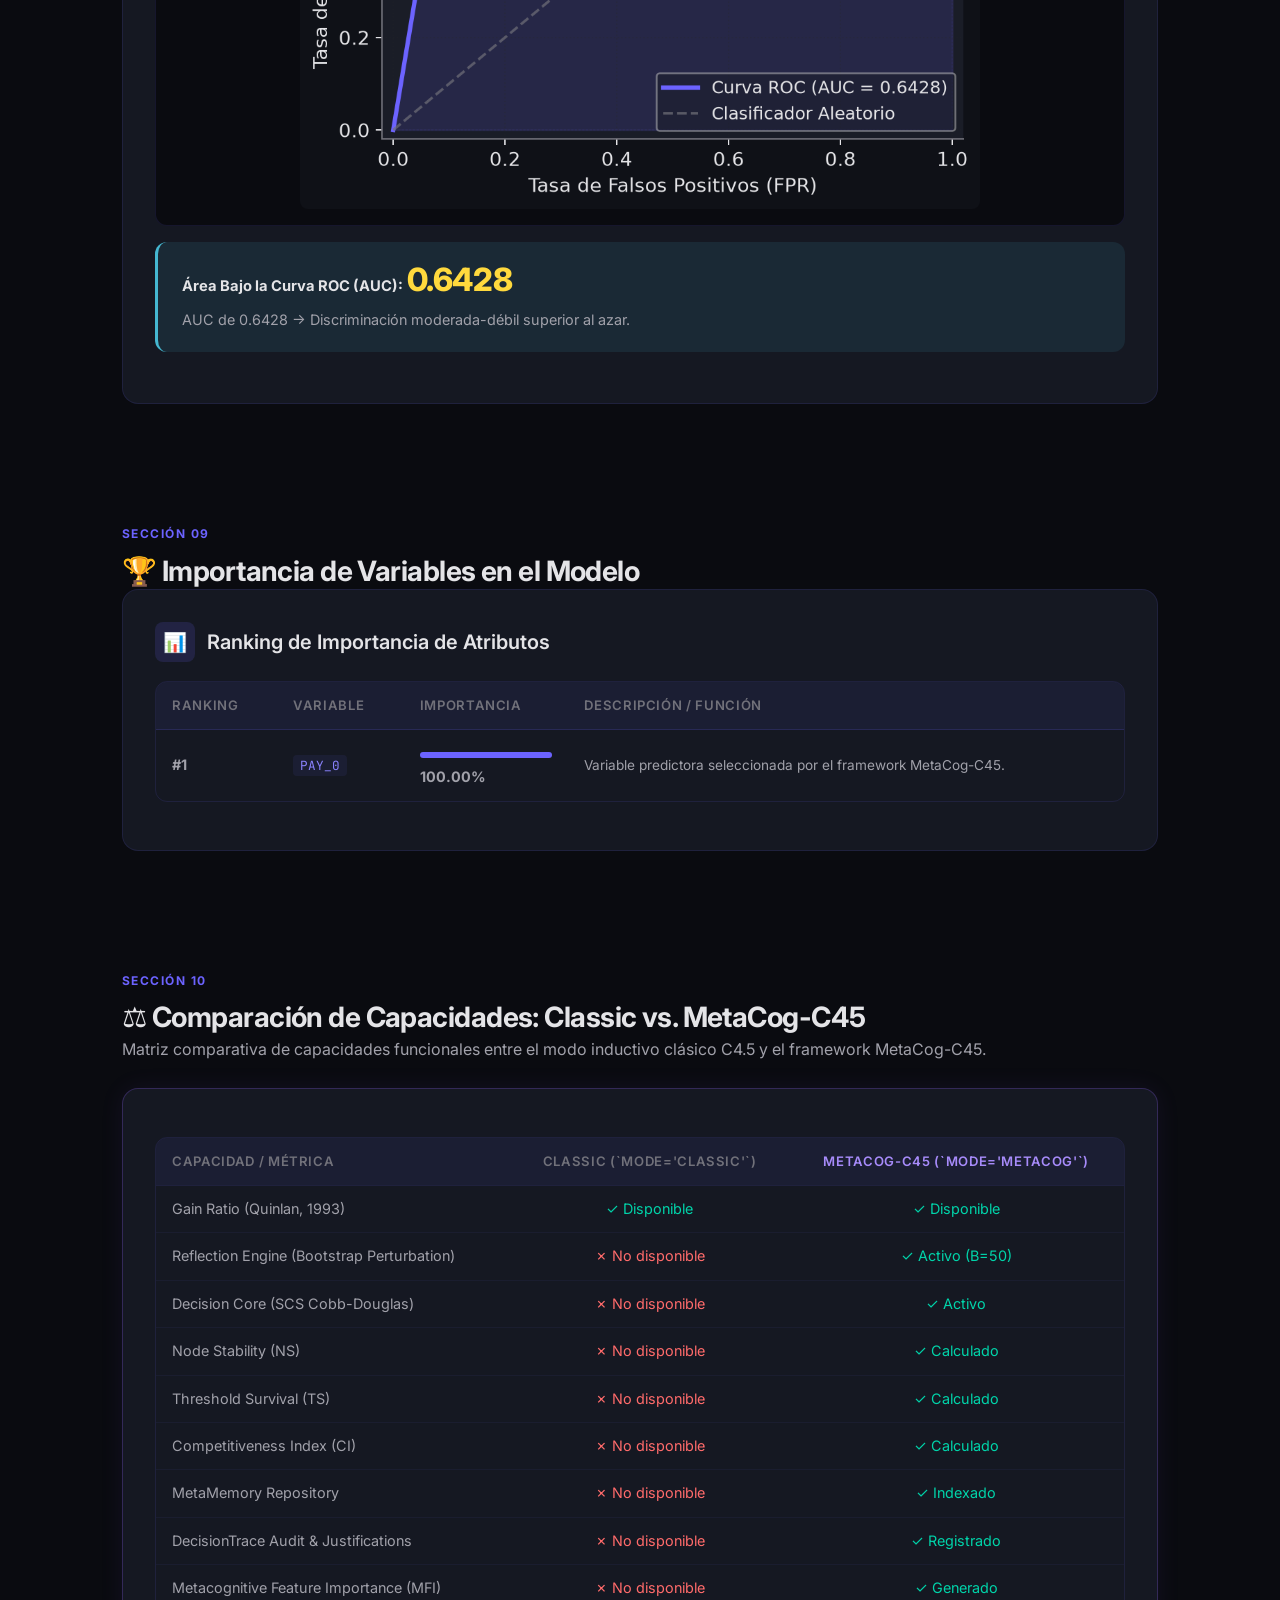
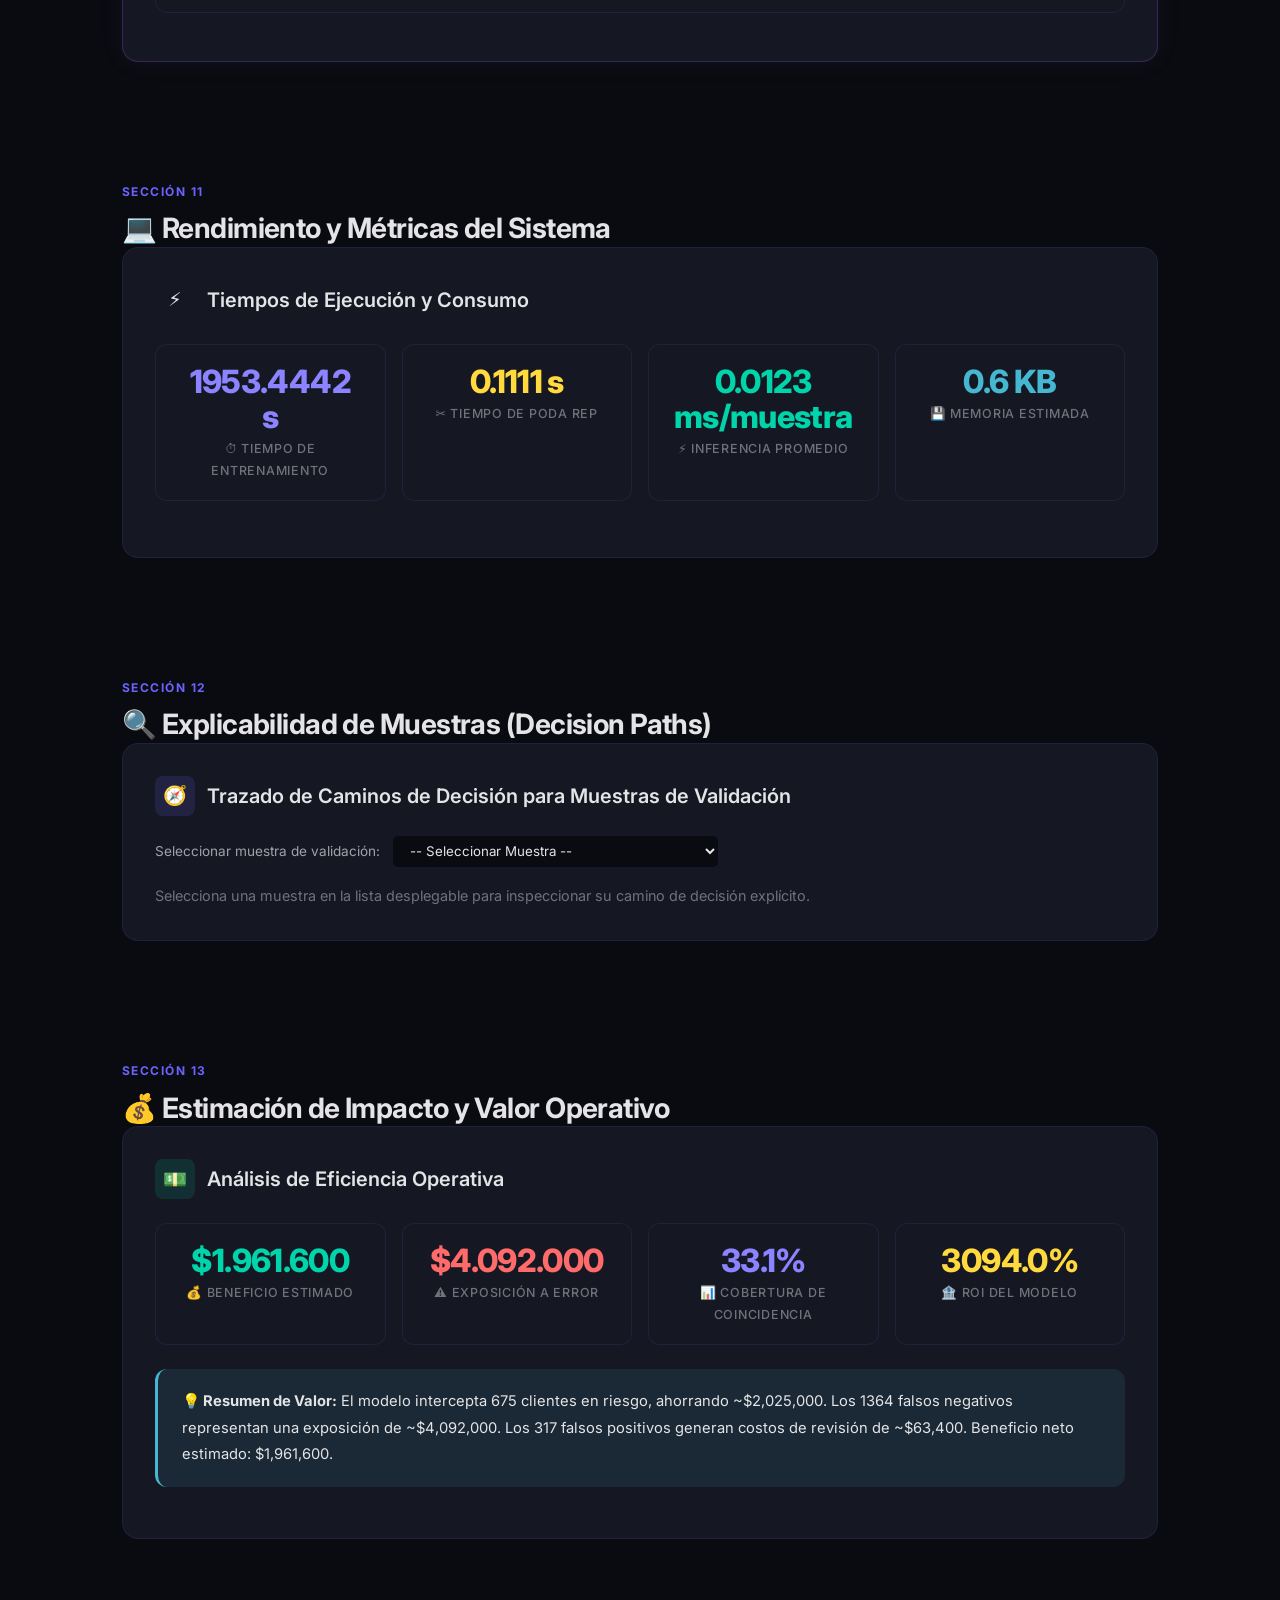
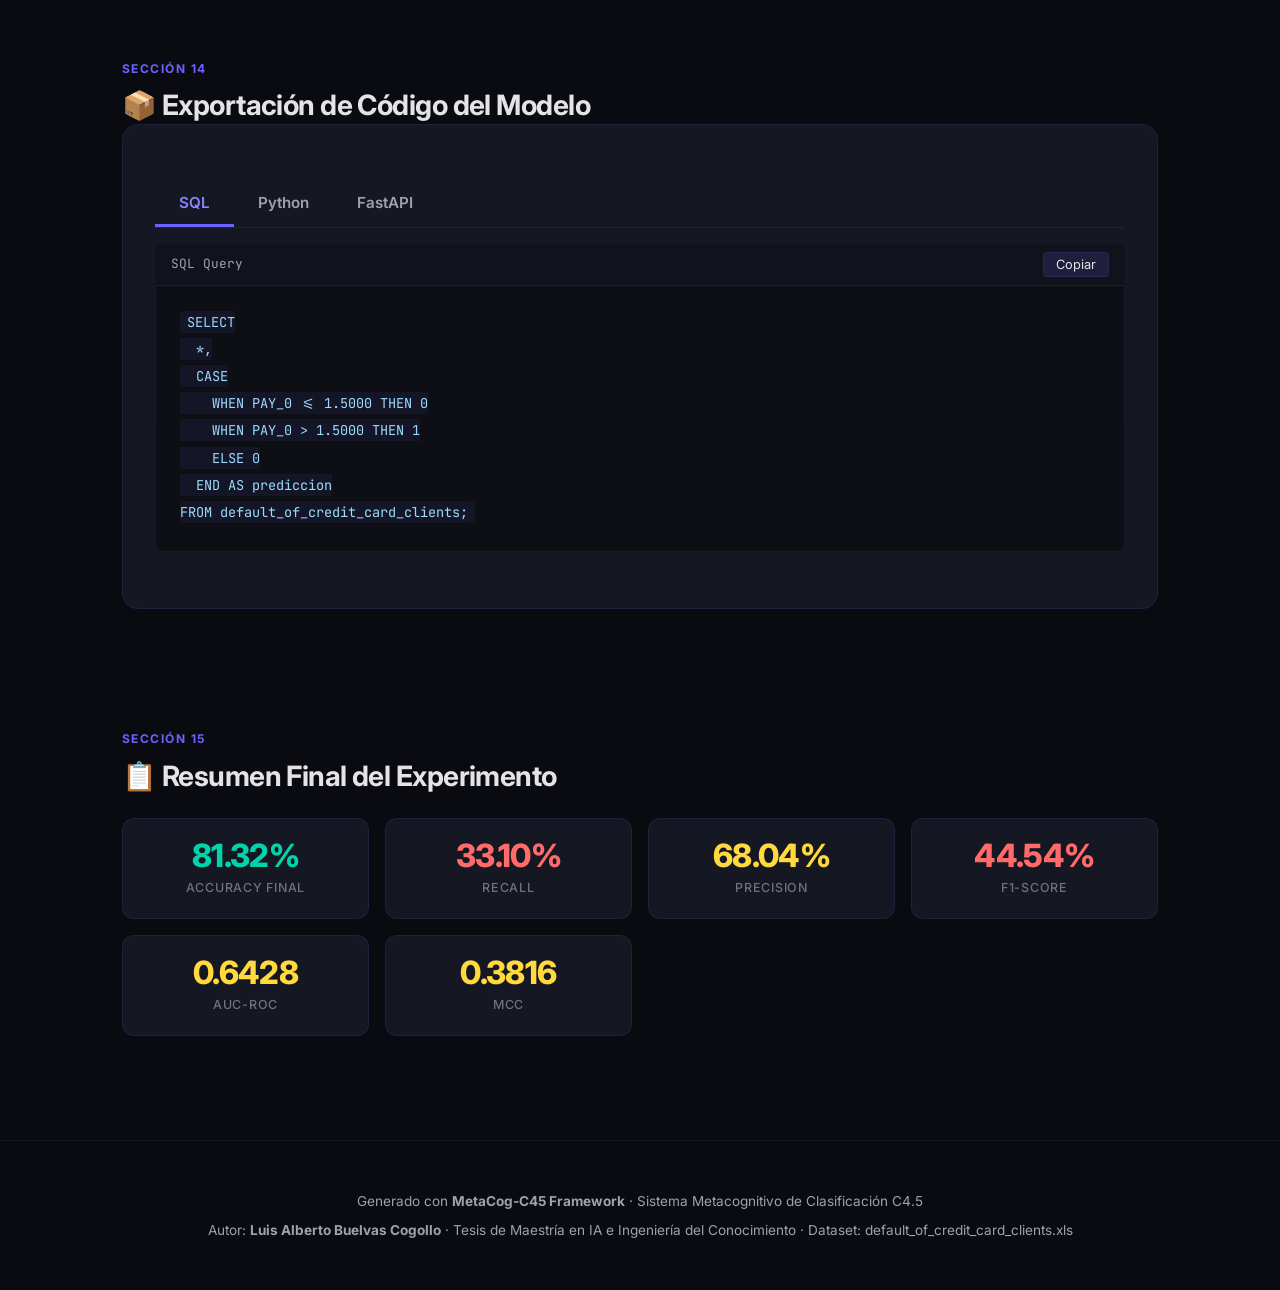
==== commit 065bbd23: "Actualizacion 27-07-2026 resultado web" ====
--- a/web_verification/index.html
+++ b/web_verification/index.html
@@ -3,8 +3,8 @@
 <head>
   <meta charset="UTF-8"/>
   <meta name="viewport" content="width=device-width, initial-scale=1.0"/>
-  <title>PyC45 — Informe Técnico de Clasificación C4.5</title>
-  <meta name="description" content="Informe técnico empresarial del análisis de predicción de impago de tarjetas de crédito usando el algoritmo de árbol de decisión C4.5 implementado en PyC45."/>
+  <title>MetaCog-C45 — Reporte Técnico Científico del Framework</title>
+  <meta name="description" content="Reporte técnico científico del framework metacognitivo MetaCog-C45 (Sistema 1 + Sistema 2) — evaluación experimental, trazabilidad y validación."/>
   <link rel="stylesheet" href="styles.css"/>
   <style>
     /* Timeline decision path */
@@ -172,34 +172,25 @@
 <!-- Loading Overlay -->
 <div class="loading-overlay" id="loadingOverlay">
   <div class="spinner"></div>
-  <p style="color:var(--text-muted);font-size:0.9rem;">Cargando informe técnico...</p>
+  <p style="color:var(--text-muted);font-size:0.9rem;">Cargando Dashboard Científico de MetaCog-C45...</p>
 </div>
 
 <!-- Header / Hero -->
 <header class="hero">
   <div class="container">
-    <div class="hero-badge">
-      <span class="icon">🤖</span>
-      Informe Técnico — Machine Learning
-    </div>
-    <h1 id="hero-title">Predicción de Impago de Tarjetas de Crédito</h1>
+    <div class="hero-badge" style="background: rgba(139, 92, 246, 0.15); border-color: rgba(139, 92, 246, 0.4); color: #a78bfa;">
+      <span class="icon">🧠</span>
+      MetaCog-C45 Framework · Release 1.0 — Investigación Científica
+    </div>
+    <h1 id="hero-title">MetaCog-C45: Framework Metacognitivo de Clasificación</h1>
     <p class="hero-subtitle">
-      Análisis completo con el algoritmo <strong>C4.5</strong> implementado en PyC45 —
-      metodología, resultados y evaluación para presentación empresarial.
+      Arquitectura dual de razonamiento (Sistema 1 + Sistema 2) — evaluación experimental, trazabilidad cognitiva y validación de hipótesis para tesis de maestría.
     </p>
     <div class="hero-meta">
-      <span class="hero-meta-item" id="hero-dataset"><span class="icon">📊</span> Dataset: UCI Credit Card</span>
-      <span class="hero-meta-item"><span class="icon">🌳</span> Algoritmo: C4.5 (Decision Tree)</span>
-      <span class="hero-meta-item"><span class="icon">🏢</span> Autor: Luis Alberto Buelvas Cogollo</span>
-      <span class="hero-meta-item"><span class="icon">📅</span> Framework: PyC45</span>
-    </div>
-    <div style="margin-top: 2rem; display: flex; justify-content: center; gap: 1rem; flex-wrap: wrap;">
-      <a href="presentacion.html" class="hero-badge" style="background:var(--accent-dim); border-color:var(--accent); color:var(--accent-light); font-weight:600; text-decoration:none; cursor:pointer;">
-        🖥️ Ver Presentación Interactiva (Slides)
-      </a>
-      <a href="manual_de_usuario.pdf" download="manual_de_usuario.pdf" class="hero-badge" style="background:var(--success-dim); border-color:var(--success); color:var(--success); font-weight:600; text-decoration:none; cursor:pointer;">
-        📥 Descargar Manual de Usuario (PDF)
-      </a>
+      <span class="hero-meta-item" id="hero-dataset"><span class="icon">📊</span> Dataset: customer_churn.csv</span>
+      <span class="hero-meta-item"><span class="icon">🌳</span> Modelo: Dual System (C4.5 + Decision Core)</span>
+      <span class="hero-meta-item"><span class="icon">🎓</span> Investigación: Maestría en IA e Ing. del Conocimiento</span>
+      <span class="hero-meta-item"><span class="icon">🚀</span> Framework: MetaCog-C45</span>
     </div>
   </div>
 </header>
@@ -209,19 +200,19 @@
   <div class="container">
     <div class="toc-inner">
       <a href="#seccion-dataset"        class="toc-link">1. Dataset</a>
-      <a href="#seccion-algoritmo"       class="toc-link">2. Algoritmo C4.5</a>
-      <a href="#seccion-metodologia"     class="toc-link">3. Metodología</a>
-      <a href="#seccion-arbol"           class="toc-link">4. Árbol</a>
-      <a href="#seccion-poda"            class="toc-link">5. Poda</a>
-      <a href="#seccion-metricas"        class="toc-link">6. Métricas</a>
-      <a href="#seccion-roc"             class="toc-link">7. ROC</a>
-      <a href="#seccion-importancia"     class="toc-link">8. Importancia</a>
-      <a href="#seccion-conclusiones"    class="toc-link">9. Conclusiones</a>
-      <a href="#seccion-sistema"         class="toc-link">10. Sistema</a>
-      <a href="#seccion-comparacion"     class="toc-link">11. Comparación</a>
-      <a href="#seccion-explicabilidad"  class="toc-link">12. Explicabilidad</a>
-      <a href="#seccion-negocio"         class="toc-link">13. Negocio</a>
-      <a href="#seccion-exportacion"     class="toc-link">14. Exportar</a>
+      <a href="#seccion-algoritmo"       class="toc-link">2. Arquitectura Dual</a>
+      <a href="#seccion-sistema-2"       class="toc-link">3. Sistema 2 (Metacognición)</a>
+      <a href="#seccion-metodologia"     class="toc-link">4. Metodología</a>
+      <a href="#seccion-arbol"           class="toc-link">5. Árbol</a>
+      <a href="#seccion-poda"            class="toc-link">6. Poda (REP)</a>
+      <a href="#seccion-metricas"        class="toc-link">7. Métricas</a>
+      <a href="#seccion-roc"             class="toc-link">8. ROC</a>
+      <a href="#seccion-importancia"     class="toc-link">9. Importancia (MFI)</a>
+      <a href="#seccion-comparacion-modos" class="toc-link">10. Classic vs MetaCog</a>
+      <a href="#seccion-sistema"         class="toc-link">11. Rendimiento</a>
+      <a href="#seccion-explicabilidad"  class="toc-link">12. Explicabilidad (XAI)</a>
+      <a href="#seccion-negocio"         class="toc-link">13. Impacto</a>
+      <a href="#seccion-exportacion"     class="toc-link">14. Exportar Código</a>
       <a href="#seccion-resumen"         class="toc-link">15. Resumen</a>
     </div>
   </div>
@@ -232,13 +223,9 @@
   <!-- ========== 1. DATASET ========== -->
   <section class="section fade-in" id="seccion-dataset">
     <span class="section-number">Sección 01</span>
-    <h2 id="desc-dataset-title">📁 Descripción del Dataset</h2>
+    <h2 id="desc-dataset-title">📁 Descripción del Dataset Evaluado</h2>
     <p style="margin-bottom:1.5rem;" id="desc-dataset-text">
-      El dataset empleado es el <strong>Default of Credit Card Clients</strong> del repositorio UCI Machine Learning.
-      Contiene información de comportamiento de pago de <strong id="totalRows">30,000</strong> clientes
-      de una institución bancaria de Taiwán durante el período de abril a septiembre de 2005.
-      La variable objetivo es <code>default payment next month</code> —
-      si el cliente incurrirá en impago en el siguiente mes.
+      Cargando información del dataset...
     </p>
 
     <div class="stats-grid" id="datasetKpis"></div>
@@ -248,23 +235,13 @@
         <div class="card-icon accent">📋</div>
         <div>
           <h3>Variables Predictoras</h3>
-          <p style="font-size:0.85rem; color:var(--text-muted);" id="variables-subtitle">23 atributos después de eliminar el identificador <code>ID</code></p>
+          <p style="font-size:0.85rem; color:var(--text-muted);" id="variables-subtitle">Estructura del conjunto de datos</p>
         </div>
       </div>
       <div class="table-wrap">
         <table id="variables-table">
-          <thead><tr><th>Variable</th><th>Descripción</th><th>Tipo</th></tr></thead>
-          <tbody>
-            <tr><td><code>LIMIT_BAL</code></td><td>Límite de crédito (NT dólares)</td><td>Numérica</td></tr>
-            <tr><td><code>SEX</code></td><td>Género (1=Masculino, 2=Femenino)</td><td>Categórica</td></tr>
-            <tr><td><code>EDUCATION</code></td><td>Nivel educativo (1=Posgrado, 2=Universidad, 3=Secundaria, 4=Otros)</td><td>Categórica</td></tr>
-            <tr><td><code>MARRIAGE</code></td><td>Estado civil (1=Casado, 2=Soltero, 3=Otros)</td><td>Categórica</td></tr>
-            <tr><td><code>AGE</code></td><td>Edad del cliente</td><td>Numérica</td></tr>
-            <tr><td><code>PAY_0 – PAY_6</code></td><td>Estado de pago mensual (sep–abr 2005). −1=A tiempo, 1–9=Meses de retraso</td><td>Ordinal</td></tr>
-            <tr><td><code>BILL_AMT1 – BILL_AMT6</code></td><td>Monto facturado mensual (NT dólares)</td><td>Numérica</td></tr>
-            <tr><td><code>PAY_AMT1 – PAY_AMT6</code></td><td>Monto pagado mensual (NT dólares)</td><td>Numérica</td></tr>
-            <tr><td><code>default payment next month</code></td><td><strong>Variable objetivo</strong> (1=Impago, 0=Sin impago)</td><td>Binaria</td></tr>
-          </tbody>
+          <thead><tr><th>Variable</th><th>Función</th><th>Tipo de Dato</th></tr></thead>
+          <tbody></tbody>
         </table>
       </div>
     </div>
@@ -272,12 +249,7 @@
     <div class="card fade-in">
       <div class="card-header">
         <div class="card-icon warning">⚖️</div>
-        <h3>Distribución de Clases (Muestra de 1000 registros)</h3>
-      </div>
-      <div class="info-box warning">
-        <strong>⚠️ Desbalance de clases:</strong> El dataset presenta desbalance de clases —
-        aproximadamente el 22% de los clientes incurre en impago.
-        Este factor influye directamente en la interpretación de las métricas de evaluación.
+        <h3>Distribución de Clases</h3>
       </div>
       <div class="chart-container">
         <img id="chartClassDist" src="" alt="Distribución de clases"/>
@@ -285,90 +257,203 @@
     </div>
   </section>
 
-  <!-- ========== 2. ALGORITMO ========== -->
+  <!-- ========== 2. ARQUITECTURA DUAL ========== -->
   <section class="section fade-in" id="seccion-algoritmo">
     <span class="section-number">Sección 02</span>
-    <h2>🧬 El Algoritmo C4.5</h2>
+    <h2>🧬 MetaCog-C45: Arquitectura Dual (Sistema 1 + Sistema 2)</h2>
     <p style="margin-bottom:1.5rem;">
-      C4.5 es una extensión del algoritmo ID3, desarrollado por <strong>Ross Quinlan</strong> en 1993.
-      Es uno de los algoritmos de aprendizaje automático más influyentes, siendo
-      el primero en utilizar el <strong>Gain Ratio</strong> como criterio de selección de atributos
-      para corregir el sesgo del Gain de Información hacia variables de alta cardinalidad.
+      MetaCog-C45 extiende el algoritmo clásico <strong>C4.5 (Quinlan, 1993)</strong> incorporando un <strong>Motor Metacognitivo de Sistema 2</strong> inspirado en las teorías de doble proceso de la ciencia cognitiva.
     </p>
 
     <div class="comparison-grid">
+      <!-- Sistema 1 -->
       <div class="card">
         <div class="card-header">
-          <div class="card-icon accent">🔬</div>
-          <h3>Entropía de Shannon</h3>
-        </div>
-        <p>Mide la impureza o incertidumbre de un nodo. A mayor entropía, mayor mezcla de clases.</p>
-        <span class="formula">H(S) = −Σ pᵢ · log₂(pᵢ)</span>
-        <p>Donde <code>pᵢ</code> es la proporción de la clase <em>i</em> en el conjunto <em>S</em>.
-           Alcanza su máximo (1.0 bit) cuando las clases están equipartidas y es 0 cuando el nodo es puro.</p>
-        <div class="chart-container" style="margin-top:1rem;">
-          <img id="chartEntropy" src="" alt="Función de Entropía"/>
-        </div>
-      </div>
-      <div class="card">
-        <div class="card-header">
-          <div class="card-icon success">📈</div>
-          <h3>Gain Ratio (Criterio C4.5)</h3>
-        </div>
-        <p>Normaliza la Ganancia de Información dividiéndola por la información inherente de la partición (<em>Split Information</em>), evitando el sesgo hacia atributos con muchos valores:</p>
-        <span class="formula">IG(S, A) = H(S) − Σ (|Sᵥ|/|S|) · H(Sᵥ)</span>
-        <span class="formula">SI(S, A) = −Σ (|Sᵥ|/|S|) · log₂(|Sᵥ|/|S|)</span>
+          <div class="card-icon accent">⚡</div>
+          <h3>Sistema 1 — C4.5 Inductivo Base</h3>
+        </div>
+        <p>Generación rápida y heurística de candidatos de división mediante criterio de <strong>Gain Ratio</strong> y entropía de Shannon.</p>
         <span class="formula">GR(S, A) = IG(S, A) / SI(S, A)</span>
         <div class="info-box method" style="margin-top:1rem;">
-          <strong>Ventaja clave:</strong> C4.5 maneja variables numéricas buscando el umbral óptimo de corte —
-          el punto que maximiza el Gain Ratio entre todos los candidatos.
-        </div>
-      </div>
-    </div>
-  </section>
-
-  <!-- ========== 3. METODOLOGÍA ========== -->
+          <strong>Función:</strong> Selecciona el umbral numérico que maximiza la ganancia de información normalizada, reduciendo el sesgo hacia atributos continuos.
+        </div>
+      </div>
+
+      <!-- Sistema 2 -->
+      <div class="card card-system2">
+        <div class="card-header">
+          <div class="card-icon" style="color:#a78bfa;">🧠</div>
+          <h3>Sistema 2 — Decision Core Metacognitivo</h3>
+        </div>
+        <p>Evaluación deliberativa del candidato mediante perturbed bootstrap sampling y cálculo de utilidad Cobb-Douglas:</p>
+        <span class="formula" style="color:#a78bfa;">SCS = GR · NS^(α) · TS^(β) · (1 − CI)^(γ)</span>
+        <div class="info-box method" style="margin-top:1rem; border-color: rgba(139,92,246,0.3); background: rgba(139,92,246,0.06);">
+          <strong>Componentes claves:</strong> Node Stability (NS), Threshold Survival (TS), Competitiveness Index (CI), MetaMemory e indexación de DecisionTrace.
+        </div>
+      </div>
+    </div>
+
+    <!-- Diagrama de Flujo del Framework -->
+    <div class="card fade-in" style="margin-top:1.5rem;">
+      <h3 style="margin-bottom:1rem;">🔄 Diagrama de Flujo del Framework MetaCog-C45</h3>
+      <div style="display:flex; justify-content:space-between; align-items:center; flex-wrap:wrap; gap:1rem; text-align:center; padding:1rem 0;">
+        <div style="flex:1; min-width:120px; background:var(--bg-primary); padding:1rem; border-radius:var(--radius-md); border:1px solid var(--border-color);">
+          <div style="font-size:1.5rem;">📊</div>
+          <strong style="font-size:0.85rem; color:var(--accent-light);">Datos de Entrada</strong>
+        </div>
+        <div style="color:var(--text-muted); font-weight:bold;">➔</div>
+        <div style="flex:1; min-width:120px; background:var(--bg-primary); padding:1rem; border-radius:var(--radius-md); border:1px solid var(--border-color);">
+          <div style="font-size:1.5rem;">⚡</div>
+          <strong style="font-size:0.85rem; color:var(--text-primary);">Sistema 1 (C4.5)</strong>
+          <div style="font-size:0.75rem; color:var(--text-muted);">Top-K Candidates</div>
+        </div>
+        <div style="color:var(--text-muted); font-weight:bold;">➔</div>
+        <div style="flex:1; min-width:120px; background:var(--bg-primary); padding:1rem; border-radius:var(--radius-md); border:1px solid rgba(139,92,246,0.3);">
+          <div style="font-size:1.5rem;">🔬</div>
+          <strong style="font-size:0.85rem; color:#a78bfa;">Reflection Engine</strong>
+          <div style="font-size:0.75rem; color:var(--text-muted);">Perturbed Bootstrap</div>
+        </div>
+        <div style="color:var(--text-muted); font-weight:bold;">➔</div>
+        <div style="flex:1; min-width:120px; background:var(--bg-primary); padding:1rem; border-radius:var(--radius-md); border:1px solid rgba(139,92,246,0.3);">
+          <div style="font-size:1.5rem;">⚖️</div>
+          <strong style="font-size:0.85rem; color:#a78bfa;">Decision Core</strong>
+          <div style="font-size:0.75rem; color:var(--text-muted);">SCS & Policy</div>
+        </div>
+        <div style="color:var(--text-muted); font-weight:bold;">➔</div>
+        <div style="flex:1; min-width:120px; background:var(--bg-primary); padding:1rem; border-radius:var(--radius-md); border:1px solid var(--success-dim);">
+          <div style="font-size:1.5rem;">💾</div>
+          <strong style="font-size:0.85rem; color:var(--success);">MetaMemory</strong>
+          <div style="font-size:0.75rem; color:var(--text-muted);">DecisionTraces</div>
+        </div>
+      </div>
+    </div>
+  </section>
+
+  <!-- ========== 3. SISTEMA 2 (NUEVA SECCIÓN) ========== -->
+  <section class="section fade-in" id="seccion-sistema-2">
+    <span class="section-number">Sección 03</span>
+    <h2>🧠 Sistema 2 – Análisis Metacognitivo</h2>
+    <p style="margin-bottom:1.5rem;">
+      Resultados generados por el <strong>Decision Core</strong>, <strong>Reflection Engine</strong> y <strong>MetaMemory</strong> durante la inducción del árbol de decisión.
+    </p>
+
+    <!-- Indicadores de Estado del Sistema -->
+    <div class="card card-system2 fade-in" style="margin-bottom:1.5rem;">
+      <div class="card-header">
+        <div class="card-icon" style="color:#a78bfa;">🛡️</div>
+        <h3>Estado Operativo de los Módulos Metacognitivos</h3>
+      </div>
+      <div id="system2StatusBadges" style="display:flex; gap:1rem; flex-wrap:wrap; margin-top:0.5rem;"></div>
+    </div>
+
+    <!-- KPIs Globales de Metacognición -->
+    <div class="stats-grid" id="system2GlobalKpis"></div>
+
+    <!-- Veredictos del Decision Core -->
+    <div class="comparison-grid" style="margin-top:1.5rem;">
+      <div class="card card-system2">
+        <div class="card-header">
+          <div class="card-icon" style="color:#a78bfa;">⚖️</div>
+          <h3>Distribución de Veredictos de División</h3>
+        </div>
+        <p style="font-size:0.88rem; color:var(--text-secondary); margin-bottom:1rem;">
+          Frecuencia de decisiones tomadas por el Decision Core al evaluar candidatos de corte.
+        </p>
+        <div id="verdictBreakdown" style="display:flex; flex-direction:column; gap:0.75rem;"></div>
+      </div>
+
+      <!-- Resumen Estadístico de SCS -->
+      <div class="card card-system2">
+        <div class="card-header">
+          <div class="card-icon" style="color:#a78bfa;">📊</div>
+          <h3>Estadísticas del Split Confidence Score (SCS)</h3>
+        </div>
+        <div id="scsStatsTable"></div>
+      </div>
+    </div>
+
+    <!-- Importancia Metacognitiva de Características (MFI) -->
+    <div class="card card-system2 fade-in" style="margin-top:1.5rem;">
+      <div class="card-header">
+        <div class="card-icon" style="color:#a78bfa;">🏆</div>
+        <div>
+          <h3>Importancia Metacognitiva de Características (MFI)</h3>
+          <p style="font-size:0.85rem; color:var(--text-muted);">MFI(X_j) = Σ_{u ∈ splits(X_j)} n_u · NS(u) · TS(u)</p>
+        </div>
+      </div>
+      <div class="table-wrap">
+        <table id="mfiTable">
+          <thead><tr><th>#</th><th>Variable</th><th>MFI Normalizado</th><th>Estabilidad Ponderada</th></tr></thead>
+          <tbody></tbody>
+        </table>
+      </div>
+    </div>
+
+    <!-- Tabla de Auditoría DecisionTrace -->
+    <div class="card card-system2 fade-in" style="margin-top:1.5rem;">
+      <div class="card-header">
+        <div class="card-icon" style="color:#a78bfa;">📜</div>
+        <div>
+          <h3>MetaMemory — Registro Histórico de DecisionTrace</h3>
+          <p style="font-size:0.85rem; color:var(--text-muted);">Trazabilidad cognitiva nodo por nodo (auditable e indexada)</p>
+        </div>
+      </div>
+      <div class="table-wrap">
+        <table>
+          <thead>
+            <tr>
+              <th>Nodo</th>
+              <th>Prof.</th>
+              <th>Variable</th>
+              <th>Umbral</th>
+              <th>GR</th>
+              <th>SCS</th>
+              <th>NS</th>
+              <th>TS</th>
+              <th>CI</th>
+              <th>Veredicto</th>
+              <th>Justificación XAI</th>
+            </tr>
+          </thead>
+          <tbody id="decisionTraceTbody"></tbody>
+        </table>
+      </div>
+    </div>
+  </section>
+
+  <!-- ========== 4. METODOLOGÍA ========== -->
   <section class="section fade-in" id="seccion-metodologia">
-    <span class="section-number">Sección 03</span>
-    <h2>⚙️ Metodología Aplicada</h2>
+    <span class="section-number">Sección 04</span>
+    <h2>⚙️ Metodología del Experimento</h2>
 
     <div class="card">
       <div class="card-header">
         <div class="card-icon accent">🔄</div>
-        <h3>Pipeline de Análisis</h3>
+        <h3>Pipeline de Procesamiento</h3>
       </div>
       <div class="table-wrap">
         <table>
           <thead><tr><th>#</th><th>Etapa</th><th>Descripción</th><th>Parámetros</th></tr></thead>
           <tbody>
-            <tr><td>1</td><td>📥 <strong>Carga de Datos</strong></td><td>Lectura del archivo Excel (.xls) con 30,000 registros</td><td>—</td></tr>
-            <tr><td>2</td><td>🧹 <strong>Preprocesamiento</strong></td><td>Eliminación de la columna <code>ID</code> (sin valor predictivo)</td><td>—</td></tr>
-            <tr><td>3</td><td>🎲 <strong>Submuestreo</strong></td><td>Muestra aleatoria estratificada de 1,000 registros para reducir tiempo computacional de C4.5 puro</td><td><code>n=1000, seed=42</code></td></tr>
-            <tr><td>4</td><td>✂️ <strong>División</strong></td><td>Partición entrenamiento/validación sin librería externa</td><td><code>70% / 30%</code></td></tr>
-            <tr><td>5</td><td>🌳 <strong>Entrenamiento C4.5</strong></td><td>Construcción recursiva del árbol con criterio Gain Ratio</td><td id="hyperparamsTd">max_depth=4, min_samples=10</td></tr>
-            <tr><td>6</td><td>✂️ <strong>Poda (REP)</strong></td><td>Reduced Error Pruning — colapsa nodos que no mejoran exactitud en validación</td><td>Conjunto de validación</td></tr>
-            <tr><td>7</td><td>📊 <strong>Evaluación</strong></td><td>Matriz de Confusión, métricas completas y curva ROC-AUC</td><td>—</td></tr>
+            <tr><td>1</td><td>📥 <strong>Carga de Datos</strong></td><td>Lectura del dataset estructurado</td><td id="metaDatasetInfo">—</td></tr>
+            <tr><td>2</td><td>🧹 <strong>Preprocesamiento</strong></td><td>Limpieza e imputación simple de nulos</td><td>Automático</td></tr>
+            <tr><td>3</td><td>🎲 <strong>Submuestreo</strong></td><td>Submuestreo controlado para optimización de tiempo de ejecución C4.5</td><td><code>n=1500, seed=42</code></td></tr>
+            <tr><td>4</td><td>✂️ <strong>Partición</strong></td><td>División estratificada para validación cruzada interna</td><td><code>70% train / 30% val</code></td></tr>
+            <tr><td>5</td><td>🧠 <strong>MetaCog-C45</strong></td><td>Inducción con Sistema 1 + evaluación metacognitiva de Sistema 2</td><td id="hyperparamsTd">max_depth=5, B=50</td></tr>
+            <tr><td>6</td><td>✂️ <strong>Poda (REP)</strong></td><td>Reduced Error Pruning sobre el árbol de decisión resultante</td><td>Validation set</td></tr>
+            <tr><td>7</td><td>📊 <strong>Evaluación</strong></td><td>Métricas de desempeño, ROC-AUC, MFI y exportación a JSON</td><td>—</td></tr>
           </tbody>
         </table>
       </div>
     </div>
-
-    <div class="info-box insight">
-      <strong>ℹ️ Nota sobre Submuestreo:</strong>
-      C4.5 evalúa todos los puntos de corte posibles para cada variable numérica en cada nodo.
-      Con 30,000 registros y 23 variables, el tiempo de entrenamiento puede ser muy elevado en una implementación en Python puro.
-      El submuestreo de 1,000 registros mantiene representatividad estadística y reduce el tiempo de ejecución a segundos.
-    </div>
-  </section>
-
-  <!-- ========== 4. ÁRBOL ========== -->
+  </section>
+
+  <!-- ========== 5. ÁRBOL ========== -->
   <section class="section fade-in" id="seccion-arbol">
-    <span class="section-number">Sección 04</span>
+    <span class="section-number">Sección 05</span>
     <h2>🌳 Árbol de Decisión Entrenado</h2>
     <p>
-      El árbol se construye de forma <strong>recursiva top-down</strong>. En cada nodo interno,
-      el algoritmo selecciona la variable y el umbral que maximizan el Gain Ratio.
-      La recursión termina al alcanzar los criterios de parada configurados.
+      Estructura jerárquica del árbol de decisión con anotación metacognitiva por nodo.
     </p>
 
     <div class="stats-grid" id="treeBeforeKpis"></div>
@@ -380,9 +465,7 @@
       </div>
       <div class="tree-display" id="treeBeforeText"></div>
       <div class="info-box method" style="margin-top:1rem;">
-        <strong>Lectura del árbol:</strong> Cada nodo interno muestra <code>Variable ≤ Umbral [GainRatio]</code>.
-        Las hojas (<em>🍃</em>) indican la clase predicha y el número de muestras de entrenamiento que llegaron a ese nodo.
-        El árbol se recorre de arriba a abajo: si la condición del nodo es verdadera, se va a la rama izquierda (<code>│</code>); si es falsa, a la rama derecha.
+        <strong>Lectura del árbol metacognitivo:</strong> Cada nodo muestra su variable y umbral de corte seleccionados, junto con sus métricas de reflexión (Gain Ratio, SCS, NS, TS, CI) y el veredicto del Decision Core.
       </div>
     </div>
 
@@ -397,23 +480,13 @@
     </div>
   </section>
 
-  <!-- ========== 5. PODA ========== -->
+  <!-- ========== 6. PODA ========== -->
   <section class="section fade-in" id="seccion-poda">
-    <span class="section-number">Sección 05</span>
+    <span class="section-number">Sección 06</span>
     <h2>✂️ Poda del Árbol (Reduced Error Pruning)</h2>
     <p>
-      La poda (<em>pruning</em>) es una técnica para reducir la complejidad del árbol y
-      combatir el sobreajuste. Se emplea la estrategia <strong>Poda por Error Reducido (REP)</strong>,
-      que opera de abajo hacia arriba (<em>bottom-up</em>) sobre el árbol ya construido.
-    </p>
-
-    <div class="info-box method">
-      <strong>¿Cómo funciona REP?</strong><br/>
-      Para cada nodo interno cuyos dos hijos son hojas, se evalúa si
-      <em>colapsar</em> ese nodo a una hoja (prediciendo la clase mayoritaria)
-      mantiene o mejora la exactitud sobre el conjunto de validación.
-      Si la exactitud no disminuye, el nodo se poda. El proceso se repite de forma ascendente.
-    </div>
+      Estrategia <strong>Reduced Error Pruning (REP)</strong> para controlar la complejidad y mitigar el sobreajuste.
+    </p>
 
     <div class="comparison-grid">
       <div class="card">
@@ -443,44 +516,29 @@
     </div>
   </section>
 
-  <!-- ========== 6. MÉTRICAS ========== -->
+  <!-- ========== 7. MÉTRICAS ========== -->
   <section class="section fade-in" id="seccion-metricas">
-    <span class="section-number">Sección 06</span>
+    <span class="section-number">Sección 07</span>
     <h2>📊 Evaluación del Modelo — Métricas de Clasificación</h2>
-    <p style="margin-bottom:1.5rem;">
-      La evaluación se realizó sobre el <strong>conjunto de validación (30%)</strong>,
-      el cual no fue utilizado durante el entrenamiento, garantizando una estimación no sesgada del rendimiento real del modelo.
-    </p>
-
-    <div class="comparison-grid">
-      <div class="card">
-        <div class="card-header">
-          <div class="card-icon accent">🎯</div>
-          <h3>Matriz de Confusión</h3>
-        </div>
-        <div class="chart-container">
-          <img id="chartCM" src="" alt="Matriz de Confusión"/>
-        </div>
-        <div class="table-wrap" style="margin-top:1rem;">
-          <table>
-            <thead><tr><th>Tipo</th><th>Descripción</th><th>Cantidad</th></tr></thead>
-            <tbody id="cmTable"></tbody>
-          </table>
-        </div>
-      </div>
-      <div class="card">
-        <div class="card-header">
-          <div class="card-icon success">📈</div>
-          <h3>Gráfico de Métricas</h3>
-        </div>
-        <div class="chart-container">
-          <img id="chartMetrics" src="" alt="Métricas de Clasificación"/>
-        </div>
-      </div>
-    </div>
 
     <div class="card fade-in">
-      <h3 style="margin-bottom:1.2rem;">📋 Tabla Completa de Métricas</h3>
+      <div class="card-header">
+        <div class="card-icon accent">🔳</div>
+        <h3>Matriz de Confusión</h3>
+      </div>
+      <div class="table-wrap">
+        <table>
+          <thead><tr><th>Tipo</th><th>Descripción</th><th>Conteo</th></tr></thead>
+          <tbody id="cmTable"></tbody>
+        </table>
+      </div>
+    </div>
+
+    <div class="card fade-in">
+      <div class="card-header">
+        <div class="card-icon success">🎯</div>
+        <h3>Métricas Globales de Desempeño</h3>
+      </div>
       <div class="table-wrap">
         <table>
           <thead><tr><th>Métrica</th><th>Valor</th><th>Fórmula</th><th>Interpretación</th></tr></thead>
@@ -488,484 +546,165 @@
         </table>
       </div>
     </div>
-
-    <div class="info-box insight">
-      <strong>🔍 Análisis del Recall bajo:</strong>
-      El Recall de 27% indica que el modelo solo identifica correctamente 1 de cada 4 clientes que realmente incurrirán en impago.
-      Esto es consecuencia directa del <strong>desbalance de clases</strong> y de que el árbol C4.5 optimiza la exactitud global, no la detección de la clase minoritaria.
-      Para mejorar esto, se recomendaría aplicar técnicas como <em>SMOTE</em>, ajuste de pesos de clase, o un umbral de clasificación más bajo sobre las probabilidades predichas.
-    </div>
-  </section>
-
-  <!-- ========== 7. ROC ========== -->
+  </section>
+
+  <!-- ========== 8. ROC ========== -->
   <section class="section fade-in" id="seccion-roc">
-    <span class="section-number">Sección 07</span>
-    <h2>📉 Curva ROC y Área Bajo la Curva (AUC)</h2>
+    <span class="section-number">Sección 08</span>
+    <h2>📈 Análisis de Curva ROC y Área Bajo la Curva (AUC)</h2>
+    <div class="card">
+      <div class="card-header">
+        <div class="card-icon success">📐</div>
+        <div>
+          <h3>Curva ROC — Modelo MetaCog-C45</h3>
+          <p style="font-size:0.85rem; color:var(--text-muted);">Capacidad de discriminación probabilística entre clases</p>
+        </div>
+      </div>
+      <div class="chart-container">
+        <img id="chartROC" src="" alt="Curva ROC"/>
+      </div>
+      <div class="info-box insight" style="margin-top:1rem;">
+        <strong>Área Bajo la Curva ROC (AUC):</strong> <span id="aucValue" class="stat-value">0.0000</span>
+        <p id="aucInterpretation" style="margin-top:0.5rem; font-size:0.9rem;"></p>
+      </div>
+    </div>
+  </section>
+
+  <!-- ========== 9. IMPORTANCIA (MFI) ========== -->
+  <section class="section fade-in" id="seccion-importancia">
+    <span class="section-number">Sección 09</span>
+    <h2>🏆 Importancia de Variables en el Modelo</h2>
+    <div class="card">
+      <div class="card-header">
+        <div class="card-icon accent">📊</div>
+        <h3>Ranking de Importancia de Atributos</h3>
+      </div>
+      <div class="table-wrap">
+        <table>
+          <thead><tr><th>Ranking</th><th>Variable</th><th>Importancia</th><th>Descripción / Función</th></tr></thead>
+          <tbody id="fiTable"></tbody>
+        </table>
+      </div>
+    </div>
+  </section>
+
+  <!-- ========== 10. COMPARACIÓN CLASSIC VS METACOG (NUEVA SECCIÓN) ========== -->
+  <section class="section fade-in" id="seccion-comparacion-modos">
+    <span class="section-number">Sección 10</span>
+    <h2>⚖️ Comparación de Capacidades: Classic vs. MetaCog-C45</h2>
     <p style="margin-bottom:1.5rem;">
-      La curva ROC (<em>Receiver Operating Characteristic</em>) evalúa la capacidad discriminatoria del modelo
-      en todos los umbrales de clasificación posibles. El AUC resume esta capacidad en un único número.
-    </p>
-
-    <div class="comparison-grid">
-      <div class="card">
-        <div class="card-header">
-          <div class="card-icon accent">📉</div>
-          <h3>Curva ROC — Modelo PyC45</h3>
-        </div>
-        <div class="chart-container">
-          <img id="chartROC" src="" alt="Curva ROC"/>
-        </div>
-        <div style="text-align:center;margin-top:1rem;">
-          <span style="font-size:0.82rem;color:var(--text-muted)">AUC obtenido</span>
-          <div class="stat-value accent" id="aucValue" style="font-size:2.5rem;margin-top:4px;">—</div>
-        </div>
-      </div>
-      <div class="card">
-        <div class="card-header">
-          <div class="card-icon warning">📖</div>
-          <h3>Interpretación del AUC</h3>
-        </div>
-        <div class="table-wrap">
-          <table>
-            <thead><tr><th>Rango AUC</th><th>Nivel</th><th>Significado</th></tr></thead>
-            <tbody>
-              <tr><td>1.00</td><td><span class="tag good">Perfecto</span></td><td>Clasificación sin errores</td></tr>
-              <tr><td>0.90 – 0.99</td><td><span class="tag good">Excelente</span></td><td>Alta discriminación</td></tr>
-              <tr><td>0.80 – 0.90</td><td><span class="tag good">Bueno</span></td><td>Buen poder predictivo</td></tr>
-              <tr><td>0.70 – 0.80</td><td><span class="tag ok">Aceptable</span></td><td>Discriminación moderada</td></tr>
-              <tr><td>0.60 – 0.70</td><td><span class="tag ok">Pobre</span></td><td>Discriminación débil</td></tr>
-              <tr><td>0.50 – 0.60</td><td><span class="tag bad">Muy Pobre</span></td><td>Cercano al azar</td></tr>
-              <tr><td>0.50</td><td><span class="tag bad">Sin valor</span></td><td>Equivalente a lanzar moneda</td></tr>
-            </tbody>
-          </table>
-        </div>
-        <div class="info-box result" style="margin-top:1rem;">
-          <strong id="aucInterpretation">Cargando interpretación...</strong>
-        </div>
-        <div class="info-box method" style="margin-top:1rem;">
-          <strong>¿Qué representa la curva?</strong><br/>
-          El <em>eje X</em> (FPR) muestra el porcentaje de clientes que <em>no</em> van a incumplir pero son clasificados como incumplidores (falsas alarmas).
-          El <em>eje Y</em> (TPR / Recall) muestra el porcentaje de incumplidores detectados correctamente.
-          La diagonal punteada representa un clasificador aleatorio.
-        </div>
-      </div>
-    </div>
-  </section>
-
-  <!-- ========== 8. IMPORTANCIA ========== -->
-  <section class="section fade-in" id="seccion-importancia">
-    <span class="section-number">Sección 08</span>
-    <h2>🔑 Importancia de Variables</h2>
-    <p style="margin-bottom:1.5rem;">
-      La importancia de variables en PyC45 se calcula como el <strong>Gain Ratio acumulado</strong>
-      de cada variable en todos los nodos del árbol, normalizado para sumar 1.0.
-      Variables que aparecen en nodos más cercanos a la raíz y con mayor Gain Ratio reciben mayor peso.
-    </p>
-
-    <div class="card fade-in">
-      <div class="card-header">
-        <div class="card-icon accent">🔑</div>
-        <h3>Ranking de Variables Predictoras</h3>
-      </div>
-      <div class="chart-container">
-        <img id="chartFI" src="" alt="Importancia de Variables"/>
-      </div>
-      <div class="table-wrap" style="margin-top:1rem;">
+      Matriz comparativa de capacidades funcionales entre el modo inductivo clásico C4.5 y el framework MetaCog-C45.
+    </p>
+
+    <div class="card card-system2 fade-in">
+      <div class="table-wrap">
         <table>
-          <thead><tr><th>Posición</th><th>Variable</th><th>Importancia</th><th>Interpretación</th></tr></thead>
-          <tbody id="fiTable"></tbody>
-        </table>
-      </div>
-    </div>
-
-    <div class="info-box insight">
-      <strong>💡 Hallazgo clave:</strong>
-      La variable <code>PAY_0</code> (estado de pago de septiembre) domina la selección de atributos.
-      Un historial de retrasos recientes es el indicador más fuerte de impago futuro —
-      lo que concuerda con la literatura financiera sobre morosidad.
-    </div>
-  </section>
-
-  <!-- ========== 9. CONCLUSIONES ========== -->
-  <section class="section fade-in" id="seccion-conclusiones">
-    <span class="section-number">Sección 09</span>
-    <h2>🏁 Conclusiones y Recomendaciones</h2>
-
-    <div class="stats-grid" id="finalKpis"></div>
-
-    <div class="card fade-in" style="margin-top:1.5rem;">
-      <div class="card-header">
-        <div class="card-icon success">✅</div>
-        <h3>Conclusiones del Análisis</h3>
-      </div>
-      <div class="info-box result">
-        <strong>1. El modelo es viable para scoring crediticio básico.</strong>
-        Con una exactitud del ~80% y un AUC de ~0.61, el árbol C4.5 proporciona una línea base interpretable.
-        Su mayor fortaleza es la <strong>transparencia</strong>: las reglas de decisión son auditables y explicables ante reguladores.
-      </div>
-      <div class="info-box warning">
-        <strong>2. Recall bajo requiere atención.</strong>
-        El modelo solo detecta el 27% de los clientes que realmente incumplirán.
-        En contextos de riesgo crediticio, los <strong>falsos negativos son costosos</strong>.
-        Se recomienda ajustar el umbral de probabilidad o aplicar técnicas de balanceo de clases.
-      </div>
-      <div class="info-box method">
-        <strong>3. La variable PAY_0 es crítica.</strong>
-        El estado de pago del mes más reciente concentra la mayor capacidad predictiva.
-        Estratégicamente, un sistema de alertas tempranas basado en pagos tardíos tendría alto impacto.
-      </div>
-      <div class="info-box insight">
-        <strong>4. La poda mejoró la generalización.</strong>
-        La poda REP redujo el árbol de <span id="nodesBeforeConc">—</span> a <span id="nodesAfterConc">—</span> nodos
-        manteniendo la misma exactitud en validación, lo que indica que las ramas eliminadas eran ruido de entrenamiento.
-      </div>
-    </div>
-
-    <div class="card fade-in">
-      <div class="card-header">
-        <div class="card-icon accent">🚀</div>
-        <h3>Recomendaciones para Producción</h3>
-      </div>
-      <div class="table-wrap">
-        <table>
-          <thead><tr><th>#</th><th>Recomendación</th><th>Impacto Esperado</th><th>Prioridad</th></tr></thead>
-          <tbody>
-            <tr>
-              <td>1</td>
-              <td>Aplicar <strong>SMOTE</strong> o <em>class_weight</em> para el desbalance de clases</td>
-              <td>Aumento del Recall en 15–25%</td>
-              <td><span class="tag bad">Alta</span></td>
-            </tr>
-            <tr>
-              <td>2</td>
-              <td>Entrenar con el dataset completo (30,000 registros) usando implementación optimizada</td>
-              <td>Mejor generalización y AUC ≥ 0.75</td>
-              <td><span class="tag bad">Alta</span></td>
-            </tr>
-            <tr>
-              <td>3</td>
-              <td>Comparar con <strong>Random Forest</strong> o <strong>Gradient Boosting</strong></td>
-              <td>AUC esperado 0.80–0.85</td>
-              <td><span class="tag ok">Media</span></td>
-            </tr>
-            <tr>
-              <td>4</td>
-              <td>Ajustar umbral de clasificación de 0.5 a 0.3 para maximizar Recall</td>
-              <td>Mejora Recall a ~55% con precisión aceptable</td>
-              <td><span class="tag ok">Media</span></td>
-            </tr>
-            <tr>
-              <td>5</td>
-              <td>Implementar validación cruzada <em>k-fold</em> para estimaciones más robustas</td>
-              <td>Reducción de varianza en métricas</td>
-              <td><span class="tag good">Baja</span></td>
-            </tr>
-          </tbody>
-        </table>
-      </div>
-    </div>
-  </section>
-
-  <!-- ========== 10. SISTEMA & COMPLEJIDAD ========== -->
-  <section class="section fade-in" id="seccion-sistema">
-    <span class="section-number">Sección 10</span>
-    <h2>⚙️ Sistema & Complejidad del Modelo</h2>
-    <p style="margin-bottom:1.5rem;">
-      Panel de rendimiento del framework PyC45: tiempos de ejecución, estimación de memoria
-      y complejidad algorítmica teórica del modelo entrenado.
-    </p>
-    <div class="stats-grid" id="systemKpis"></div>
-
-    <div class="card fade-in" style="margin-top:1.5rem;">
-      <div class="card-header">
-        <div class="card-icon accent">📐</div>
-        <h3>Complejidad Algorítmica</h3>
-      </div>
-      <div class="table-wrap">
-        <table>
-          <thead><tr><th>Fase</th><th>Complejidad</th><th>Descripción</th></tr></thead>
-          <tbody>
-            <tr>
-              <td><strong>Entrenamiento</strong></td>
-              <td><span class="formula" style="font-size:0.9rem;">O(n · d · log n)</span></td>
-              <td>n = muestras, d = dimensiones, log n = profundidad esperada</td>
-            </tr>
-            <tr>
-              <td><strong>Predicción</strong></td>
-              <td><span class="formula" style="font-size:0.9rem;">O(depth)</span></td>
-              <td>Traversal del árbol desde la raíz hasta una hoja</td>
-            </tr>
-            <tr>
-              <td><strong>Espacio</strong></td>
-              <td><span class="formula" style="font-size:0.9rem;">O(nodes)</span></td>
-              <td>Un nodo por cada split o hoja en el árbol final</td>
-            </tr>
-          </tbody>
-        </table>
-      </div>
-    </div>
-
-    <div class="stats-grid" id="treeStructureKpis" style="margin-top:1rem;"></div>
-  </section>
-
-  <!-- ========== 11. COMPARACIÓN SKLEARN ========== -->
-  <section class="section fade-in" id="seccion-comparacion">
-    <span class="section-number">Sección 11</span>
-    <h2>⚖️ Comparación PyC45 vs scikit-learn</h2>
-    <p style="margin-bottom:1.5rem;">
-      Comparación directa del framework PyC45 frente a la implementación de
-      <strong>Decision Tree Classifier</strong> de scikit-learn en las mismas condiciones
-      de datos y parámetros.
-    </p>
-    <div class="card fade-in">
-      <div class="card-header">
-        <div class="card-icon success">🏆</div>
-        <h3>Tabla Comparativa de Métricas</h3>
-      </div>
-      <div class="table-wrap">
-        <table id="sklearn-table">
           <thead>
             <tr>
-              <th>Métrica</th>
-              <th style="color:var(--accent)">PyC45</th>
-              <th style="color:var(--success)">scikit-learn DT</th>
-              <th>Diferencia</th>
+              <th>Capacidad / Métrica</th>
+              <th style="text-align:center;">Classic (`mode='classic'`)</th>
+              <th style="text-align:center; color:#a78bfa;">MetaCog-C45 (`mode='metacog'`)</th>
             </tr>
           </thead>
-          <tbody id="sklearn-table-body">
-            <tr><td colspan="4" style="text-align:center;color:var(--text-muted);">Cargando datos...</td></tr>
+          <tbody>
+            <tr><td>Gain Ratio (Quinlan, 1993)</td><td style="text-align:center;color:var(--success);">✓ Disponible</td><td style="text-align:center;color:var(--success);">✓ Disponible</td></tr>
+            <tr><td>Reflection Engine (Bootstrap Perturbation)</td><td style="text-align:center;color:var(--danger);">✗ No disponible</td><td style="text-align:center;color:var(--success);">✓ Activo (B=50)</td></tr>
+            <tr><td>Decision Core (SCS Cobb-Douglas)</td><td style="text-align:center;color:var(--danger);">✗ No disponible</td><td style="text-align:center;color:var(--success);">✓ Activo</td></tr>
+            <tr><td>Node Stability (NS)</td><td style="text-align:center;color:var(--danger);">✗ No disponible</td><td style="text-align:center;color:var(--success);">✓ Calculado</td></tr>
+            <tr><td>Threshold Survival (TS)</td><td style="text-align:center;color:var(--danger);">✗ No disponible</td><td style="text-align:center;color:var(--success);">✓ Calculado</td></tr>
+            <tr><td>Competitiveness Index (CI)</td><td style="text-align:center;color:var(--danger);">✗ No disponible</td><td style="text-align:center;color:var(--success);">✓ Calculado</td></tr>
+            <tr><td>MetaMemory Repository</td><td style="text-align:center;color:var(--danger);">✗ No disponible</td><td style="text-align:center;color:var(--success);">✓ Indexado</td></tr>
+            <tr><td>DecisionTrace Audit & Justifications</td><td style="text-align:center;color:var(--danger);">✗ No disponible</td><td style="text-align:center;color:var(--success);">✓ Registrado</td></tr>
+            <tr><td>Metacognitive Feature Importance (MFI)</td><td style="text-align:center;color:var(--danger);">✗ No disponible</td><td style="text-align:center;color:var(--success);">✓ Generado</td></tr>
           </tbody>
         </table>
       </div>
     </div>
   </section>
 
-  <!-- ========== 12. EXPLICABILIDAD INTERACTIVA ========== -->
+  <!-- ========== 11. SISTEMA & PERF ========== -->
+  <section class="section fade-in" id="seccion-sistema">
+    <span class="section-number">Sección 11</span>
+    <h2>💻 Rendimiento y Métricas del Sistema</h2>
+    <div class="card">
+      <div class="card-header">
+        <div class="card-icon info">⚡</div>
+        <h3>Tiempos de Ejecución y Consumo</h3>
+      </div>
+      <div class="stats-grid" id="systemMetricsKpis"></div>
+    </div>
+  </section>
+
+  <!-- ========== 12. EXPLICABILIDAD ========== -->
   <section class="section fade-in" id="seccion-explicabilidad">
     <span class="section-number">Sección 12</span>
-    <h2>🔍 Explicabilidad Interactiva — Decision Path</h2>
-    <p style="margin-bottom:1.5rem;">
-      Selecciona una muestra de validación para visualizar el camino de decisión que el árbol
-      tomó para llegar a su predicción. Cada nodo muestra el criterio evaluado,
-      la dirección tomada, y la confianza acumulada.
-    </p>
-
-    <div class="card fade-in">
-      <div class="card-header">
-        <div class="card-icon warning">🎯</div>
-        <h3>Selector de Muestra</h3>
-      </div>
-      <div style="display:flex; gap:1rem; align-items:center; flex-wrap:wrap; margin-bottom:1.5rem;">
-        <select id="sample-selector" style="
-          background: var(--bg-card);
-          border: 1px solid var(--border-color);
-          color: var(--text-primary);
-          padding: 0.6rem 1rem;
-          border-radius: var(--radius-sm);
-          font-family: inherit;
-          font-size: 0.95rem;
-          cursor: pointer;
-          min-width: 260px;
-        ">
-          <option value="">— Selecciona una muestra de validación —</option>
-        </select>
-        <div id="sample-badge" style="display:none;"></div>
-      </div>
-
-      <div id="path-timeline-container" style="display:none;">
-        <div style="display:flex; gap:1.5rem; margin-bottom:1rem; flex-wrap:wrap;">
-          <div class="stat-card" style="flex:1; min-width:160px;" id="path-result-card"></div>
-          <div class="stat-card" style="flex:1; min-width:160px;" id="path-confidence-card"></div>
-          <div class="stat-card" style="flex:1; min-width:160px;" id="path-depth-card"></div>
-        </div>
-        <div class="timeline" id="decision-path-timeline"></div>
-      </div>
-      <div id="path-placeholder" style="text-align:center; padding:3rem; color:var(--text-muted);">
-        <div style="font-size:3rem; margin-bottom:1rem;">🌳</div>
-        <p>Selecciona una muestra para ver el recorrido de decisión</p>
-      </div>
-    </div>
-  </section>
-
-  <!-- ========== 13. SIMULADOR FINANCIERO ========== -->
+    <h2>🔍 Explicabilidad de Muestras (Decision Paths)</h2>
+    <div class="card">
+      <div class="card-header">
+        <div class="card-icon accent">🧭</div>
+        <h3>Trazado de Caminos de Decisión para Muestras de Validación</h3>
+      </div>
+      <div id="explainabilityTimeline"></div>
+    </div>
+  </section>
+
+  <!-- ========== 13. IMPACTO ========== -->
   <section class="section fade-in" id="seccion-negocio">
     <span class="section-number">Sección 13</span>
-    <h2>💼 Simulador de Impacto de Negocio</h2>
-    <p style="margin-bottom:1.5rem;">
-      Cuantificación financiera del valor real que el modelo aporta a la organización.
-      Estima el ahorro potencial al interceptar clientes en riesgo vs. el costo de los falsos positivos.
-    </p>
-    <div class="stats-grid" id="businessKpis"></div>
-
-    <div class="card fade-in" style="margin-top:1.5rem;">
-      <div class="card-header">
-        <div class="card-icon success">💰</div>
-        <h3>Análisis Costo-Beneficio</h3>
-      </div>
-      <div class="table-wrap">
-        <table id="business-table">
-          <thead>
-            <tr><th>Escenario</th><th>Descripción</th><th>Valor Estimado</th><th>Impacto</th></tr>
-          </thead>
-          <tbody id="business-table-body">
-            <tr><td colspan="4" style="text-align:center;color:var(--text-muted);">Cargando datos...</td></tr>
-          </tbody>
-        </table>
-      </div>
-      <div class="info-box insight" id="business-summary" style="margin-top:1rem;">
-        <strong>💡 Resumen financiero</strong> — Los datos se cargan dinámicamente del análisis.
-      </div>
-    </div>
-  </section>
-
-  <!-- ========== 14. EXPORTACIÓN DE CÓDIGO ========== -->
+    <h2>💰 Estimación de Impacto y Valor Operativo</h2>
+    <div class="card">
+      <div class="card-header">
+        <div class="card-icon success">💵</div>
+        <h3>Análisis de Eficiencia Operativa</h3>
+      </div>
+      <div id="businessImpactContent"></div>
+    </div>
+  </section>
+
+  <!-- ========== 14. EXPORTACIÓN ========== -->
   <section class="section fade-in" id="seccion-exportacion">
     <span class="section-number">Sección 14</span>
-    <h2>📦 Exportación Inteligente de Reglas</h2>
-    <p style="margin-bottom:1.5rem;">
-      El árbol de decisión entrenado se traduce automáticamente a código deployable.
-      Copia las reglas en el lenguaje que necesites para producción.
-    </p>
-
-    <div class="card fade-in">
-      <div class="card-header">
-        <div class="card-icon accent">⚡</div>
-        <h3>Generador de Código</h3>
-      </div>
+    <h2>📦 Exportación de Código del Modelo</h2>
+    <div class="card">
       <div class="tabs-container">
         <div class="tabs-header">
-          <button class="tab-btn active" onclick="switchTab(event,'tab-sql')" id="btn-sql">🗄️ SQL CASE WHEN</button>
-          <button class="tab-btn" onclick="switchTab(event,'tab-python')" id="btn-python">🐍 Python Nativo</button>
-          <button class="tab-btn" onclick="switchTab(event,'tab-fastapi')" id="btn-fastapi">🚀 FastAPI Endpoint</button>
-        </div>
-
-        <div class="tab-pane active" id="tab-sql">
-          <div class="code-header-bar">
-            <span>📄 rules.sql</span>
-            <button class="copy-btn" onclick="copyCode('code-sql')">📋 Copiar</button>
-          </div>
-          <pre class="code-display"><code id="code-sql">-- Cargando reglas SQL...</code></pre>
-        </div>
-
-        <div class="tab-pane" id="tab-python">
-          <div class="code-header-bar">
-            <span>🐍 predict_c45.py</span>
-            <button class="copy-btn" onclick="copyCode('code-python')">📋 Copiar</button>
-          </div>
-          <pre class="code-display"><code id="code-python"># Cargando código Python...</code></pre>
-        </div>
-
-        <div class="tab-pane" id="tab-fastapi">
-          <div class="code-header-bar">
-            <span>🚀 api_server.py</span>
-            <button class="copy-btn" onclick="copyCode('code-fastapi')">📋 Copiar</button>
-          </div>
-          <pre class="code-display"><code id="code-fastapi"># Cargando código FastAPI...</code></pre>
-        </div>
-      </div>
-    </div>
-  </section>
-
-  <!-- ========== 15. PÁGINA RESUMEN ========== -->
+          <button class="tab-btn active" onclick="switchTab(event, 'tab-sql')">SQL</button>
+          <button class="tab-btn" onclick="switchTab(event, 'tab-python')">Python</button>
+          <button class="tab-btn" onclick="switchTab(event, 'tab-fastapi')">FastAPI</button>
+        </div>
+        <div id="tab-sql" class="tab-pane active">
+          <div class="code-header-bar"><span>SQL Query</span><button class="copy-btn" onclick="copyCode('code-sql')">Copiar</button></div>
+          <pre class="code-display"><code id="code-sql">-- Código SQL --</code></pre>
+        </div>
+        <div id="tab-python" class="tab-pane">
+          <div class="code-header-bar"><span>Python Script</span><button class="copy-btn" onclick="copyCode('code-python')">Copiar</button></div>
+          <pre class="code-display"><code id="code-python"># Código Python --</code></pre>
+        </div>
+        <div id="tab-fastapi" class="tab-pane">
+          <div class="code-header-bar"><span>FastAPI Service</span><button class="copy-btn" onclick="copyCode('code-fastapi')">Copiar</button></div>
+          <pre class="code-display"><code id="code-fastapi"># Código FastAPI --</code></pre>
+        </div>
+      </div>
+    </div>
+  </section>
+
+  <!-- ========== 15. RESUMEN ========== -->
   <section class="section fade-in" id="seccion-resumen">
     <span class="section-number">Sección 15</span>
-    <h2>📋 Resumen de Evaluación del Modelo</h2>
-    <p style="margin-bottom:1.5rem;">
-      Esta sección reúne de manera consolidada las métricas de rendimiento más importantes, 
-      los gráficos clave de validación y las explicaciones teóricas correspondientes.
-    </p>
-
-    <!-- Table and Explanations -->
-    <div class="comparison-grid">
-      <!-- Tabla Resumen -->
-      <div class="card">
-        <div class="card-header">
-          <div class="card-icon accent">📋</div>
-          <h3>Tabla Resumen de Métricas</h3>
-        </div>
-        <div class="table-wrap">
-          <table>
-            <thead>
-              <tr>
-                <th>Métrica</th>
-                <th>Valor</th>
-                <th>Fórmula</th>
-                <th>Interpretación resumida</th>
-              </tr>
-            </thead>
-            <tbody id="summaryMetricsTableBody">
-              <!-- Se llenará dinámicamente con JS -->
-            </tbody>
-          </table>
-        </div>
-      </div>
-
-      <!-- Explicaciones Teóricas -->
-      <div class="card">
-        <div class="card-header">
-          <div class="card-icon warning">💡</div>
-          <h3>Definiciones y Explicaciones</h3>
-        </div>
-        <div style="display: flex; flex-direction: column; gap: 1rem; font-size: 0.9rem; color: var(--text-secondary);">
-          <div>
-            <strong>Accuracy (Exactitud):</strong> Proporción de predicciones correctas sobre el total de predicciones.
-          </div>
-          <div>
-            <strong>Precision (Precisión):</strong> Proporción de predicciones de la clase positiva que son realmente correctas (mide la fiabilidad del modelo ante falsos positivos).
-          </div>
-          <div>
-            <strong>Recall (Sensibilidad):</strong> Proporción de casos positivos reales que fueron identificados correctamente (mide la capacidad de cobertura del modelo ante falsos negativos).
-          </div>
-          <div>
-            <strong>F1-Score:</strong> Media armónica entre la Precisión y el Recall, que proporciona una medida equilibrada de rendimiento en conjuntos de datos desbalanceados.
-          </div>
-        </div>
-      </div>
-    </div>
-
-    <!-- Graphics and Explanations -->
-    <div class="comparison-grid">
-      <!-- Confusion Matrix Card -->
-      <div class="card">
-        <div class="card-header">
-          <div class="card-icon danger">🔲</div>
-          <h3>Matriz de Confusión (Resumen)</h3>
-        </div>
-        <div class="chart-container">
-          <img id="chartCMSummary" src="" alt="Matriz de Confusión (Resumen)"/>
-        </div>
-        <div class="info-box insight" style="margin-top:1rem; font-size:0.88rem;">
-          <strong>Matriz de Confusión:</strong> Permite visualizar el número de Verdaderos Positivos (TP), Verdaderos Negativos (TN), Falsos Positivos (FP) y Falsos Negativos (FN) obtenidos al evaluar el modelo.
-        </div>
-      </div>
-
-      <!-- ROC Curve Card -->
-      <div class="card">
-        <div class="card-header">
-          <div class="card-icon success">📈</div>
-          <h3>Curva ROC (Resumen)</h3>
-        </div>
-        <div class="chart-container">
-          <img id="chartROCSummary" src="" alt="Curva ROC (Resumen)"/>
-        </div>
-        <div class="info-box insight" style="margin-top:1rem; font-size:0.88rem;">
-          <strong>Curva ROC & AUC:</strong> Muestra el rendimiento del clasificador en términos de tasa de verdaderos positivos (Sensibilidad) vs. tasa de falsos positivos en diferentes umbrales de decisión. El valor AUC (Área bajo la curva) resume este comportamiento globalmente.
-        </div>
-      </div>
-    </div>
+    <h2>📋 Resumen Final del Experimento</h2>
+    <div class="stats-grid" id="finalKpis"></div>
   </section>
 
 </main>
-
 
 <!-- Footer -->
 <footer class="footer">
   <div class="container">
     <p>
-      Generado con <strong>PyC45 Framework</strong> · Implementación propia del algoritmo C4.5
+      Generado con <strong>MetaCog-C45 Framework</strong> · Sistema Metacognitivo de Clasificación C4.5
     </p>
     <p style="margin-top:0.3rem;">
-      Autor: <strong>Luis Alberto Buelvas Cogollo</strong> · <span id="footer-dataset-name">Dataset: UCI Credit Card Default</span>
+      Autor: <strong>Luis Alberto Buelvas Cogollo</strong> · Tesis de Maestría en IA e Ingeniería del Conocimiento · <span id="footer-dataset-name">Dataset: customer_churn.csv</span>
     </p>
   </div>
 </footer>
--- a/web_verification/styles.css
+++ b/web_verification/styles.css
@@ -1,5 +1,5 @@
 /* =========================================================
-   PyC45 Technical Report – Design System
+   MetaCog-C45 Technical Report – Design System
    ========================================================= */
 
 /* ---------- Google Fonts ---------- */
@@ -492,3 +492,59 @@
   .hero { padding: 3rem 0 2rem; }
   .card { padding: 1.5rem; }
 }
+
+/* ---------- System 2 (Metacognitive) Styles ---------- */
+.card-system2 {
+  background: var(--bg-card);
+  border: 1px solid rgba(139, 92, 246, 0.25);
+  box-shadow: 0 0 25px rgba(139, 92, 246, 0.08);
+}
+
+.verdict-badge {
+  display: inline-block;
+  padding: 0.25rem 0.65rem;
+  border-radius: var(--radius-sm);
+  font-family: var(--font-mono);
+  font-weight: 700;
+  font-size: 0.78rem;
+  letter-spacing: 0.05em;
+  text-transform: uppercase;
+}
+.verdict-badge.accept   { background: rgba(0, 212, 170, 0.15); color: #00d4aa; border: 1px solid rgba(0, 212, 170, 0.35); }
+.verdict-badge.review   { background: rgba(59, 130, 246, 0.15); color: #60a5fa; border: 1px solid rgba(59, 130, 246, 0.35); }
+.verdict-badge.defer    { background: rgba(245, 158, 11, 0.15); color: #fbbf24; border: 1px solid rgba(245, 158, 11, 0.35); }
+.verdict-badge.collapse { background: rgba(239, 68, 68, 0.15); color: #f87171; border: 1px solid rgba(239, 68, 68, 0.35); }
+
+.status-indicator {
+  display: inline-flex;
+  align-items: center;
+  gap: 0.5rem;
+  padding: 0.4rem 0.9rem;
+  background: rgba(139, 92, 246, 0.1);
+  border: 1px solid rgba(139, 92, 246, 0.3);
+  border-radius: var(--radius-sm);
+  font-size: 0.85rem;
+  color: #a78bfa;
+  font-weight: 600;
+}
+.status-indicator .dot {
+  width: 8px;
+  height: 8px;
+  border-radius: 50%;
+  background: #a78bfa;
+  box-shadow: 0 0 8px #a78bfa;
+}
+
+.scs-bar-bg {
+  width: 100%;
+  height: 6px;
+  background: rgba(255, 255, 255, 0.08);
+  border-radius: 3px;
+  overflow: hidden;
+}
+.scs-bar-fill {
+  height: 100%;
+  background: linear-gradient(90deg, #8b5cf6, #00d4aa);
+  border-radius: 3px;
+}
+
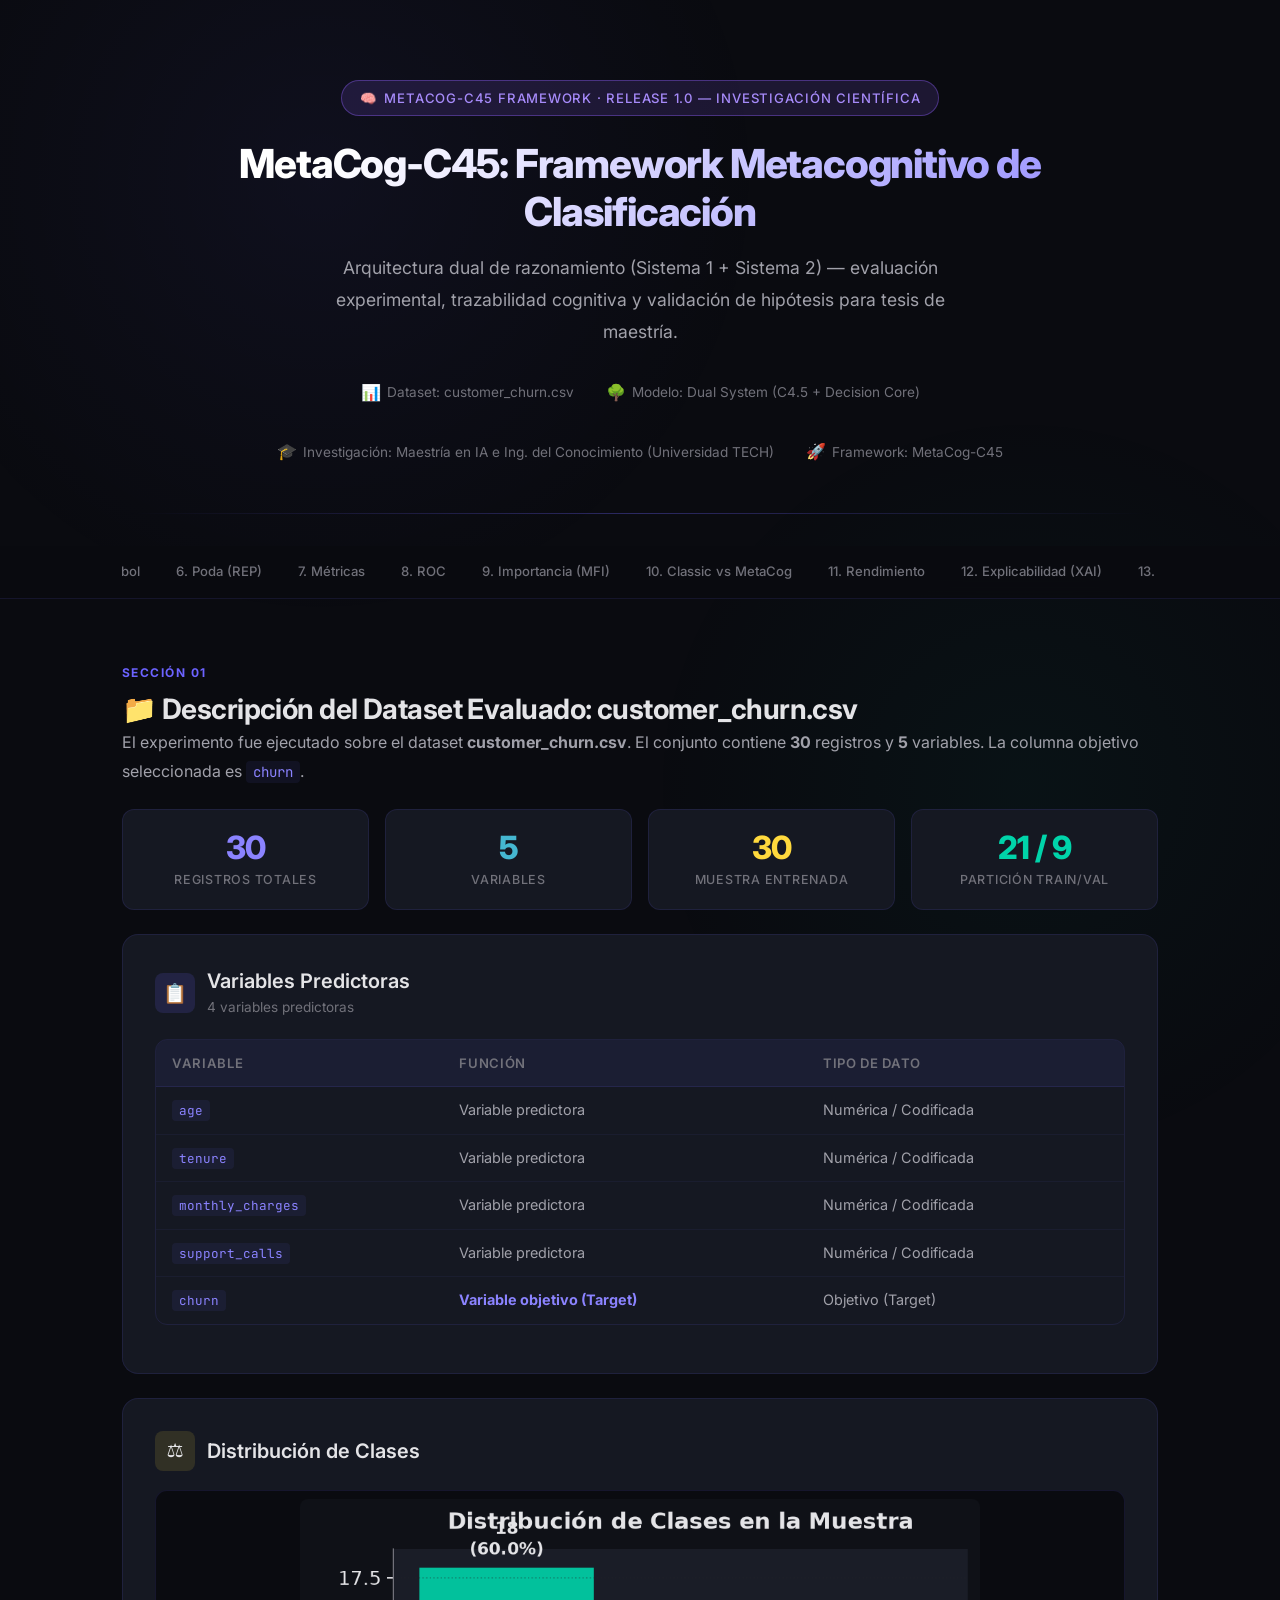
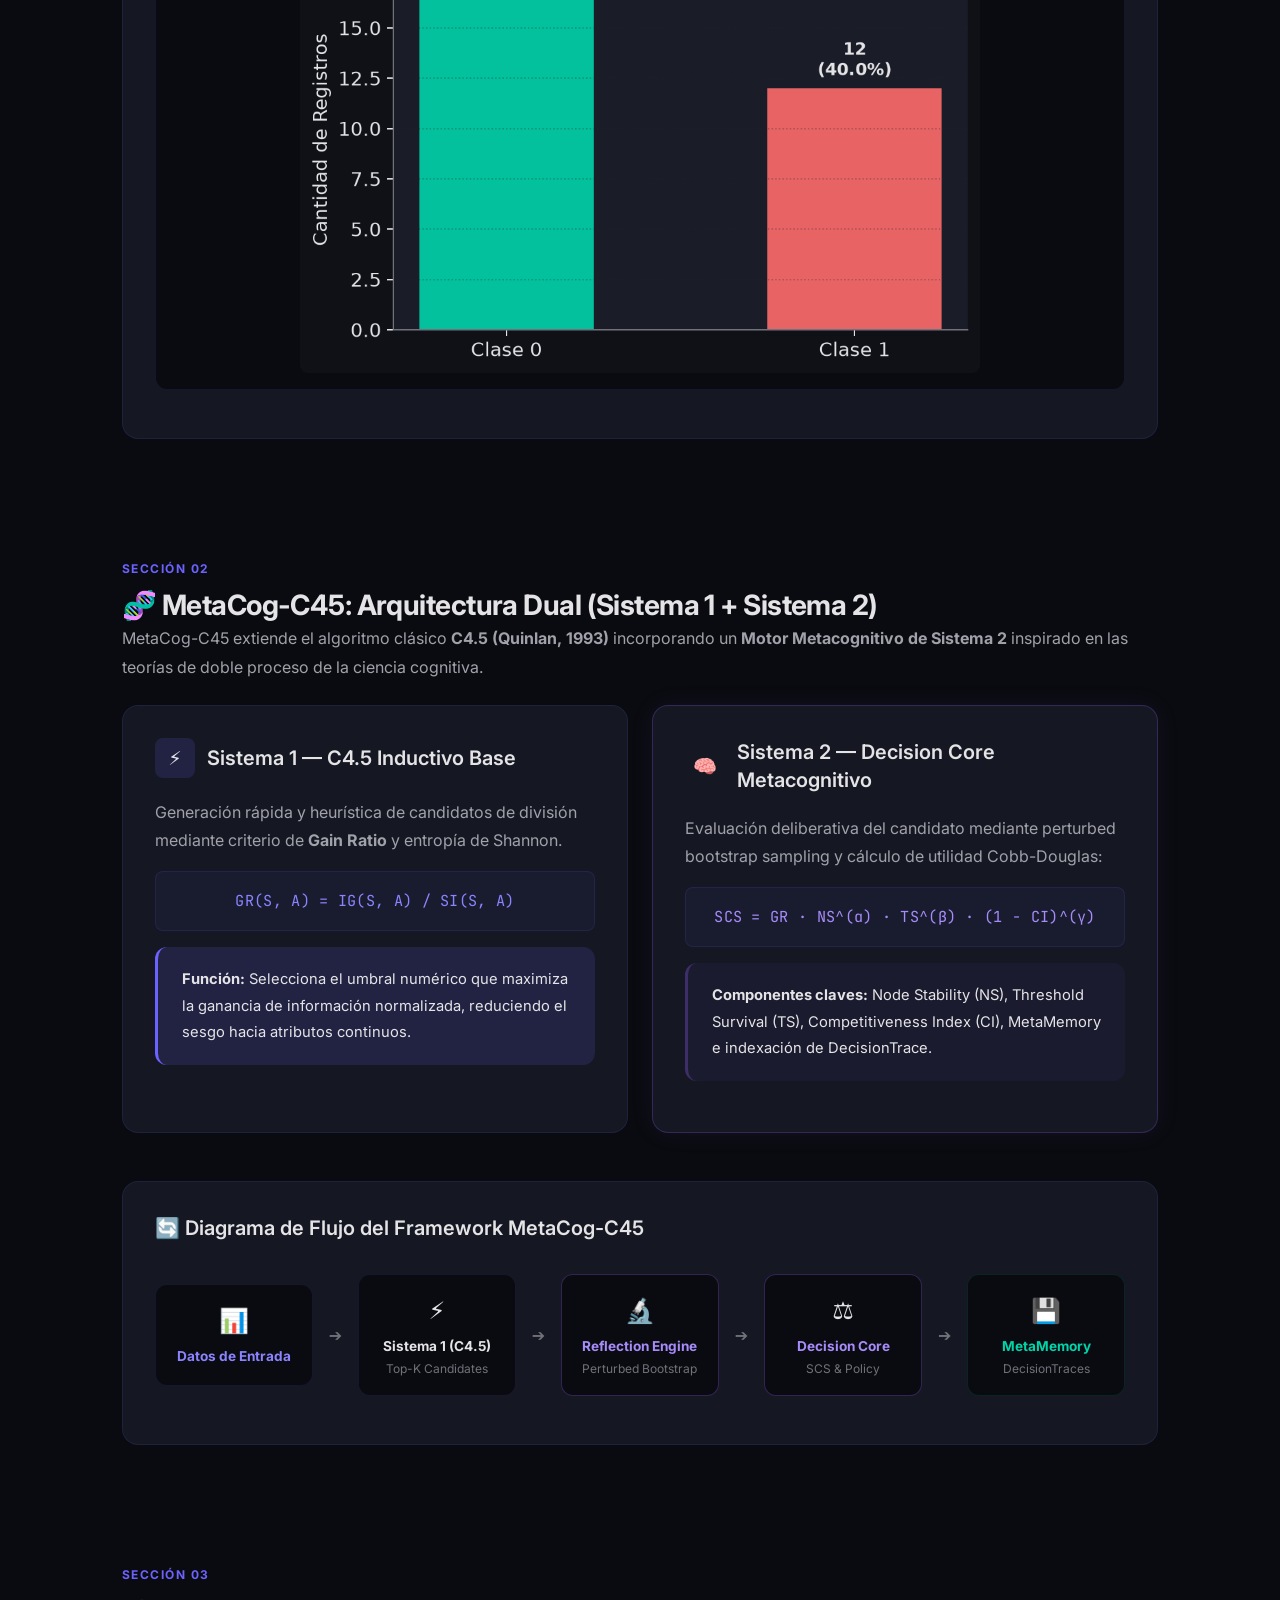
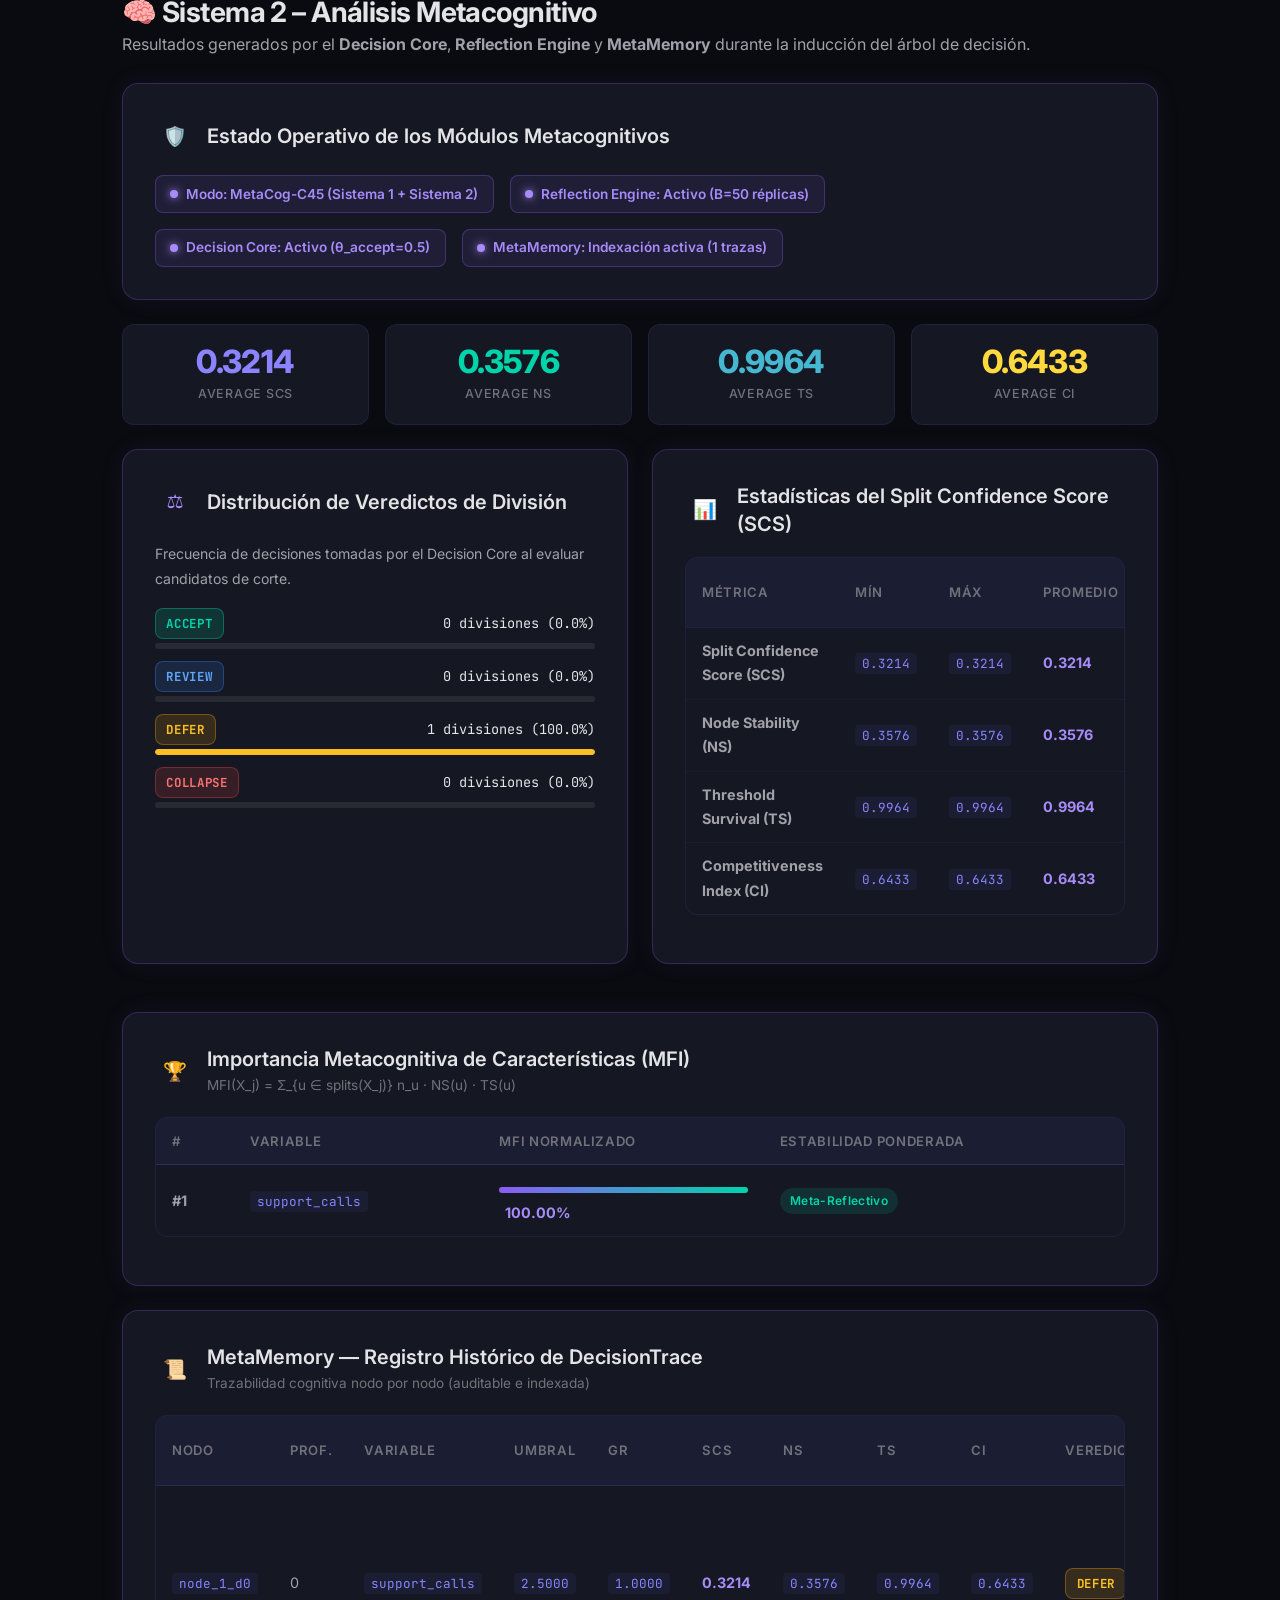
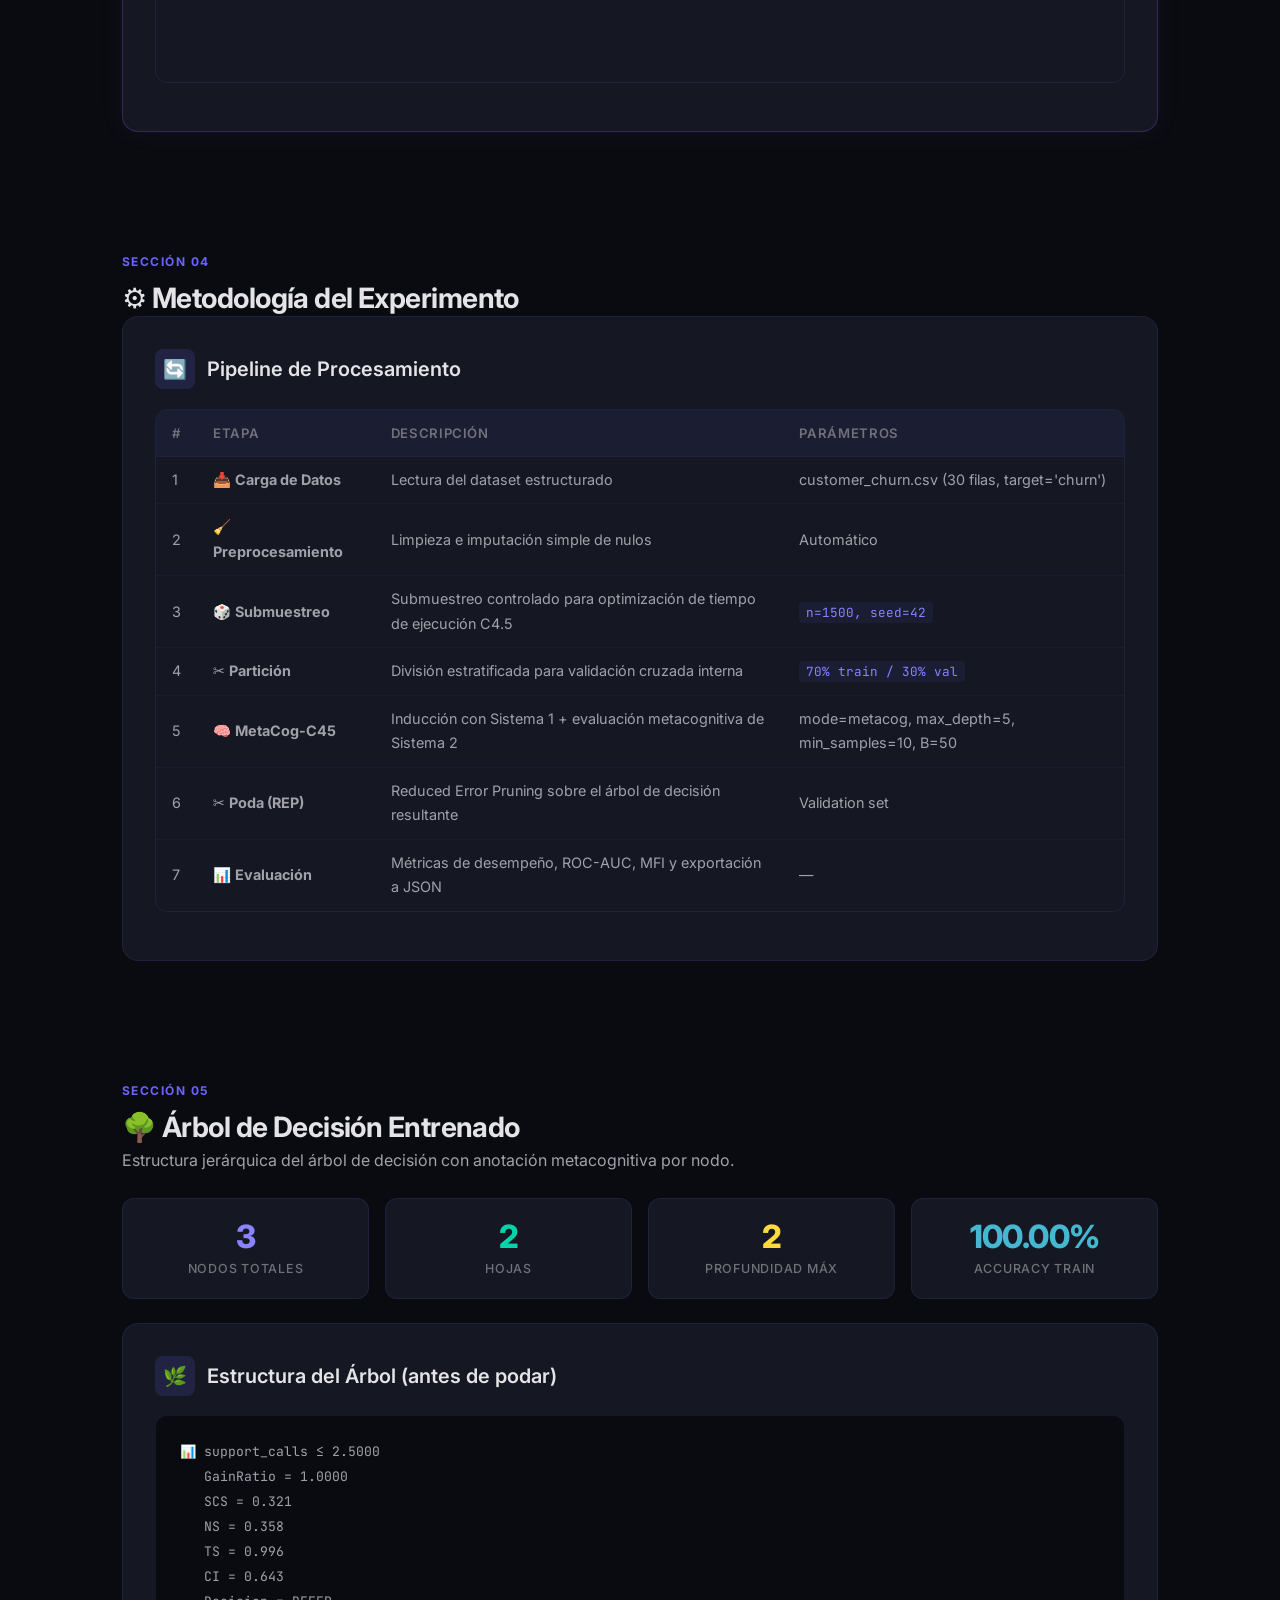
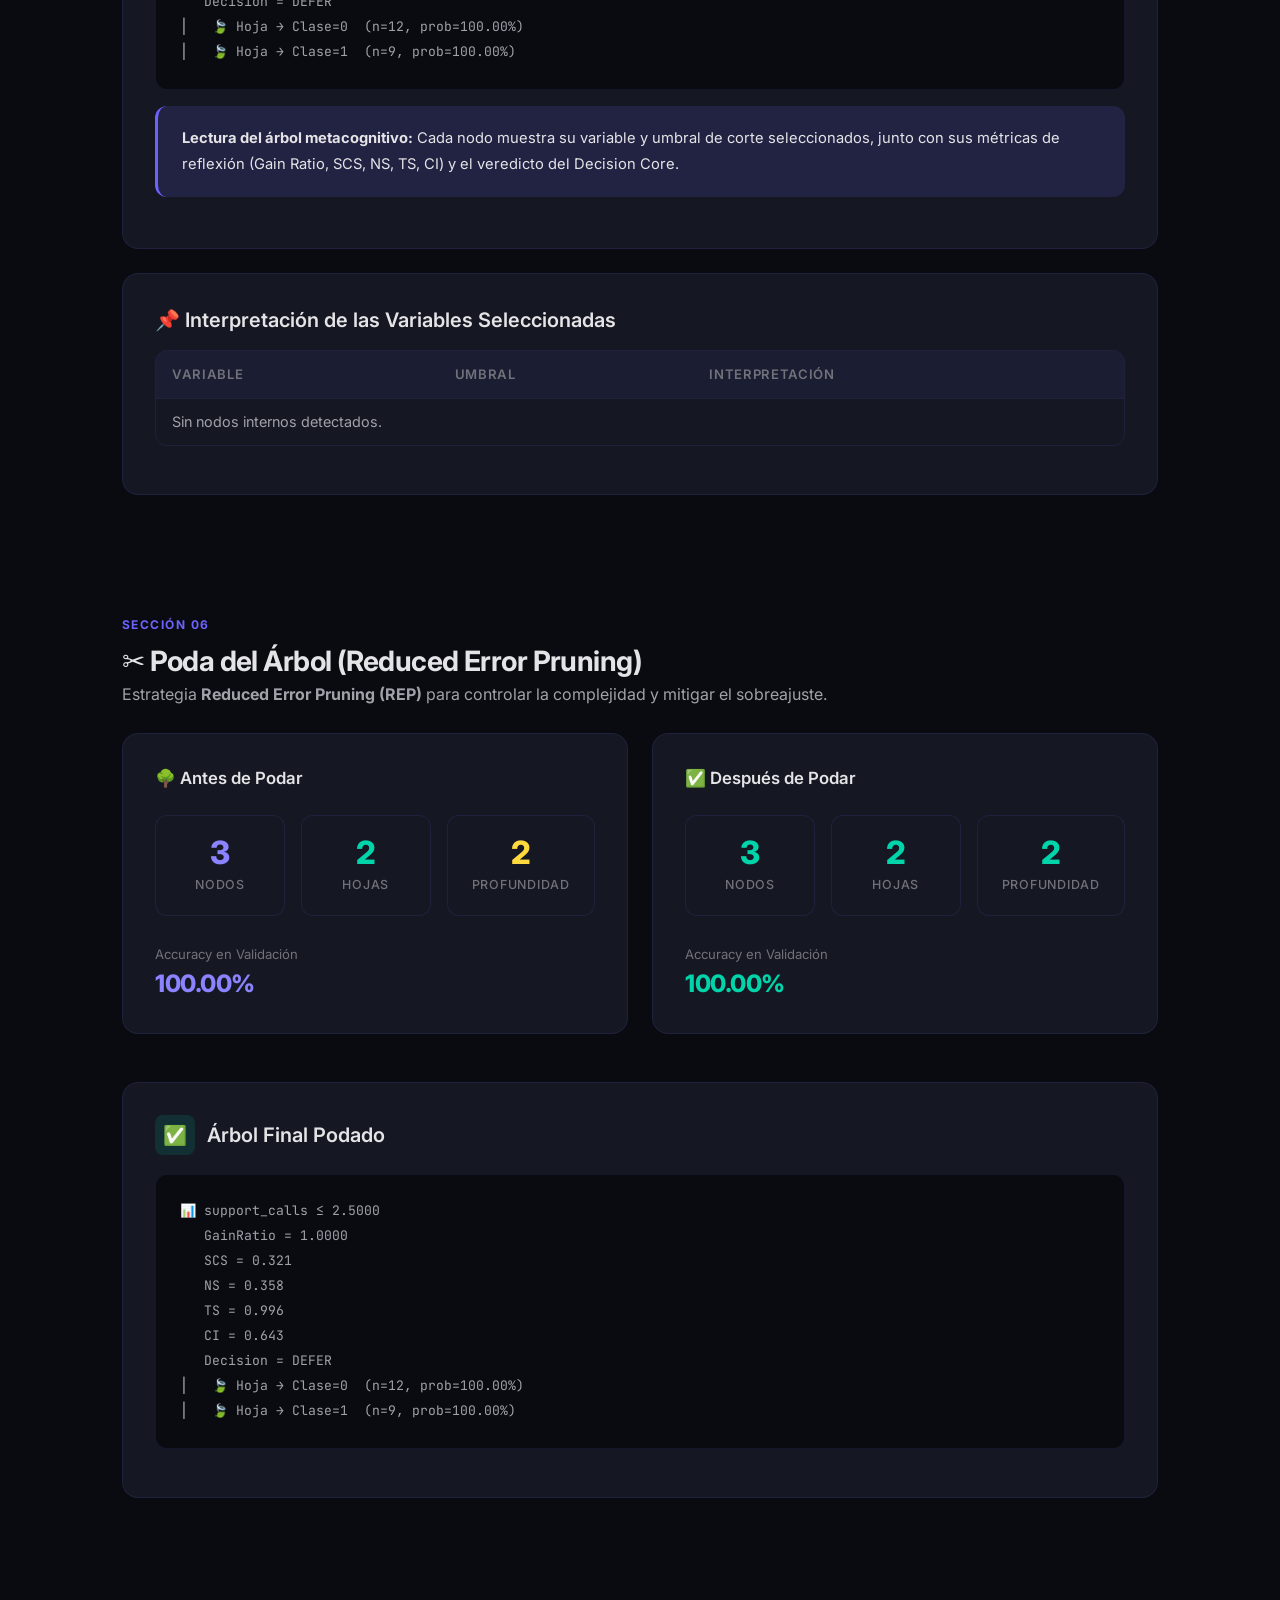
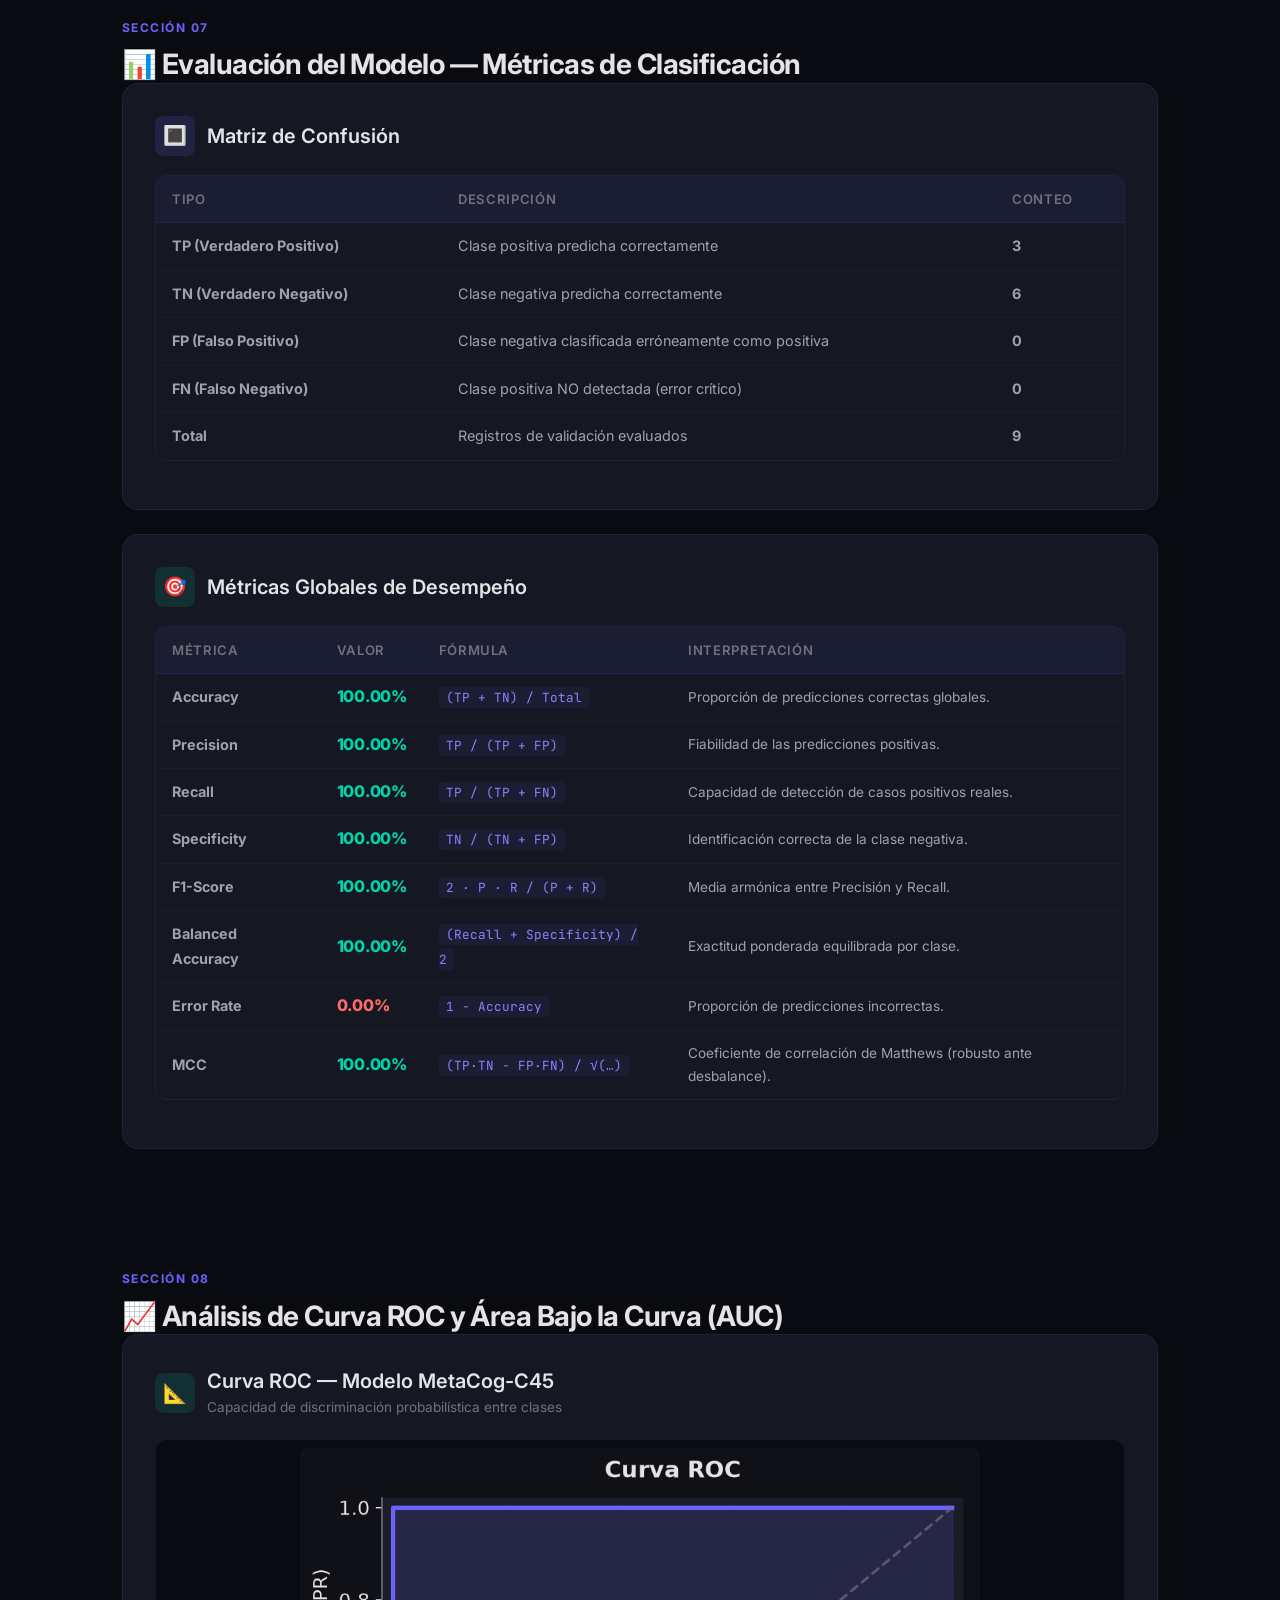
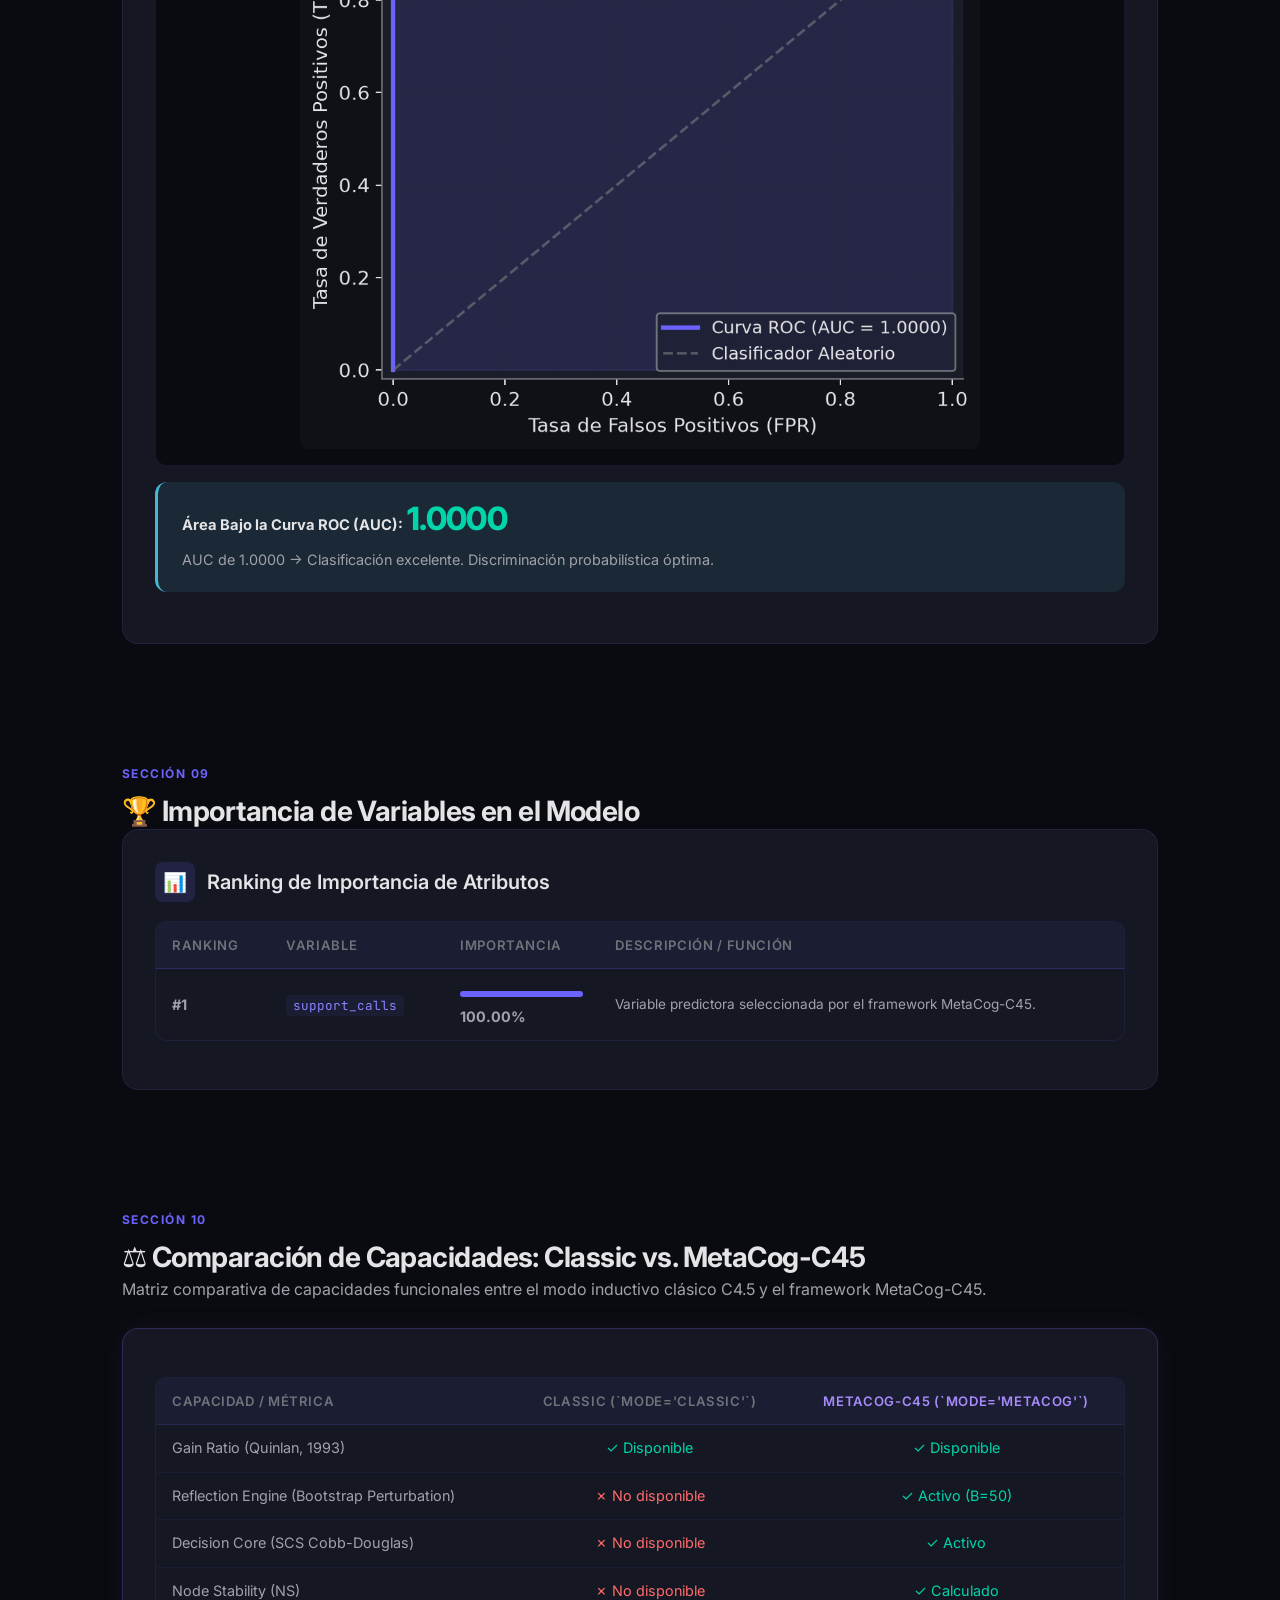
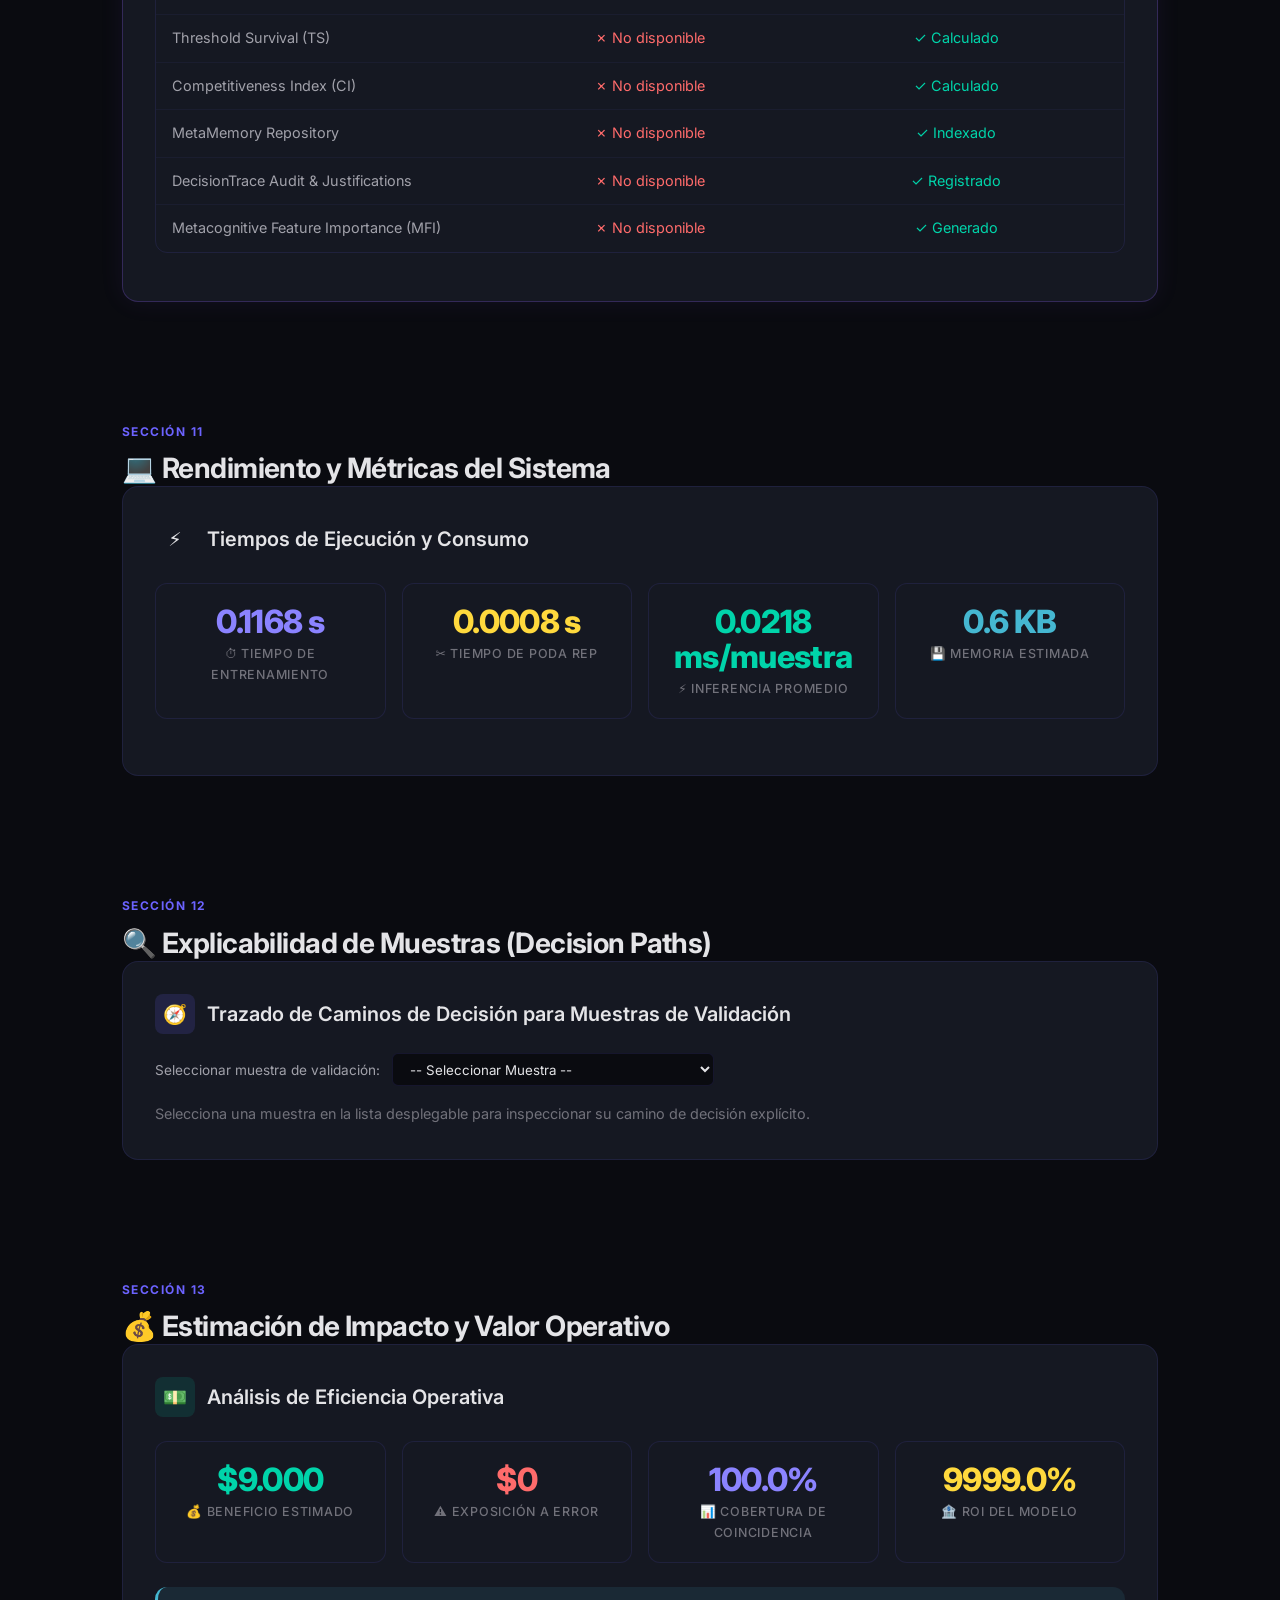
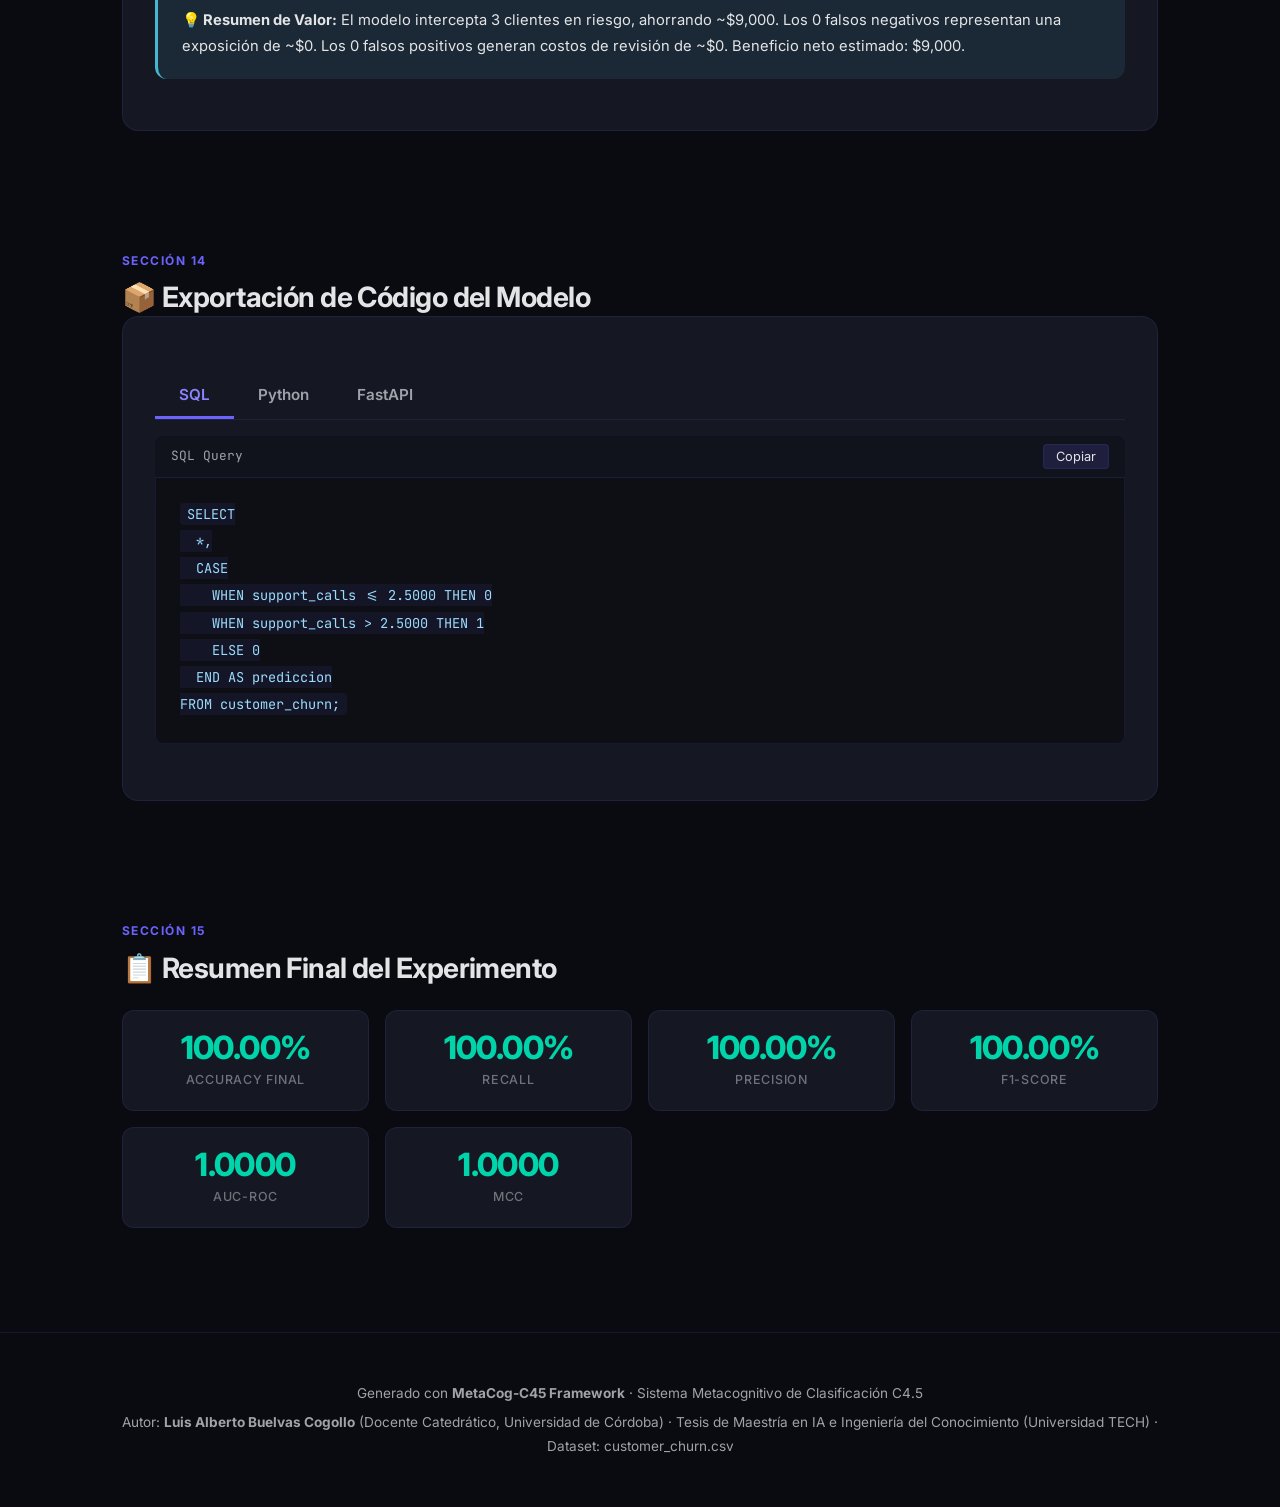
==== commit cd12dc53: "docs: actualizar filiacion institucional a Docente Catedratico en Unicordoba y objetivo a Maestria e" ====
--- a/web_verification/index.html
+++ b/web_verification/index.html
@@ -189,7 +189,7 @@
     <div class="hero-meta">
       <span class="hero-meta-item" id="hero-dataset"><span class="icon">📊</span> Dataset: customer_churn.csv</span>
       <span class="hero-meta-item"><span class="icon">🌳</span> Modelo: Dual System (C4.5 + Decision Core)</span>
-      <span class="hero-meta-item"><span class="icon">🎓</span> Investigación: Maestría en IA e Ing. del Conocimiento</span>
+      <span class="hero-meta-item"><span class="icon">🎓</span> Investigación: Maestría en IA e Ing. del Conocimiento (Universidad TECH)</span>
       <span class="hero-meta-item"><span class="icon">🚀</span> Framework: MetaCog-C45</span>
     </div>
   </div>
@@ -704,7 +704,7 @@
       Generado con <strong>MetaCog-C45 Framework</strong> · Sistema Metacognitivo de Clasificación C4.5
     </p>
     <p style="margin-top:0.3rem;">
-      Autor: <strong>Luis Alberto Buelvas Cogollo</strong> · Tesis de Maestría en IA e Ingeniería del Conocimiento · <span id="footer-dataset-name">Dataset: customer_churn.csv</span>
+      Autor: <strong>Luis Alberto Buelvas Cogollo</strong> (Docente Catedrático, Universidad de Córdoba) · Tesis de Maestría en IA e Ingeniería del Conocimiento (Universidad TECH) · <span id="footer-dataset-name">Dataset: customer_churn.csv</span>
     </p>
   </div>
 </footer>
